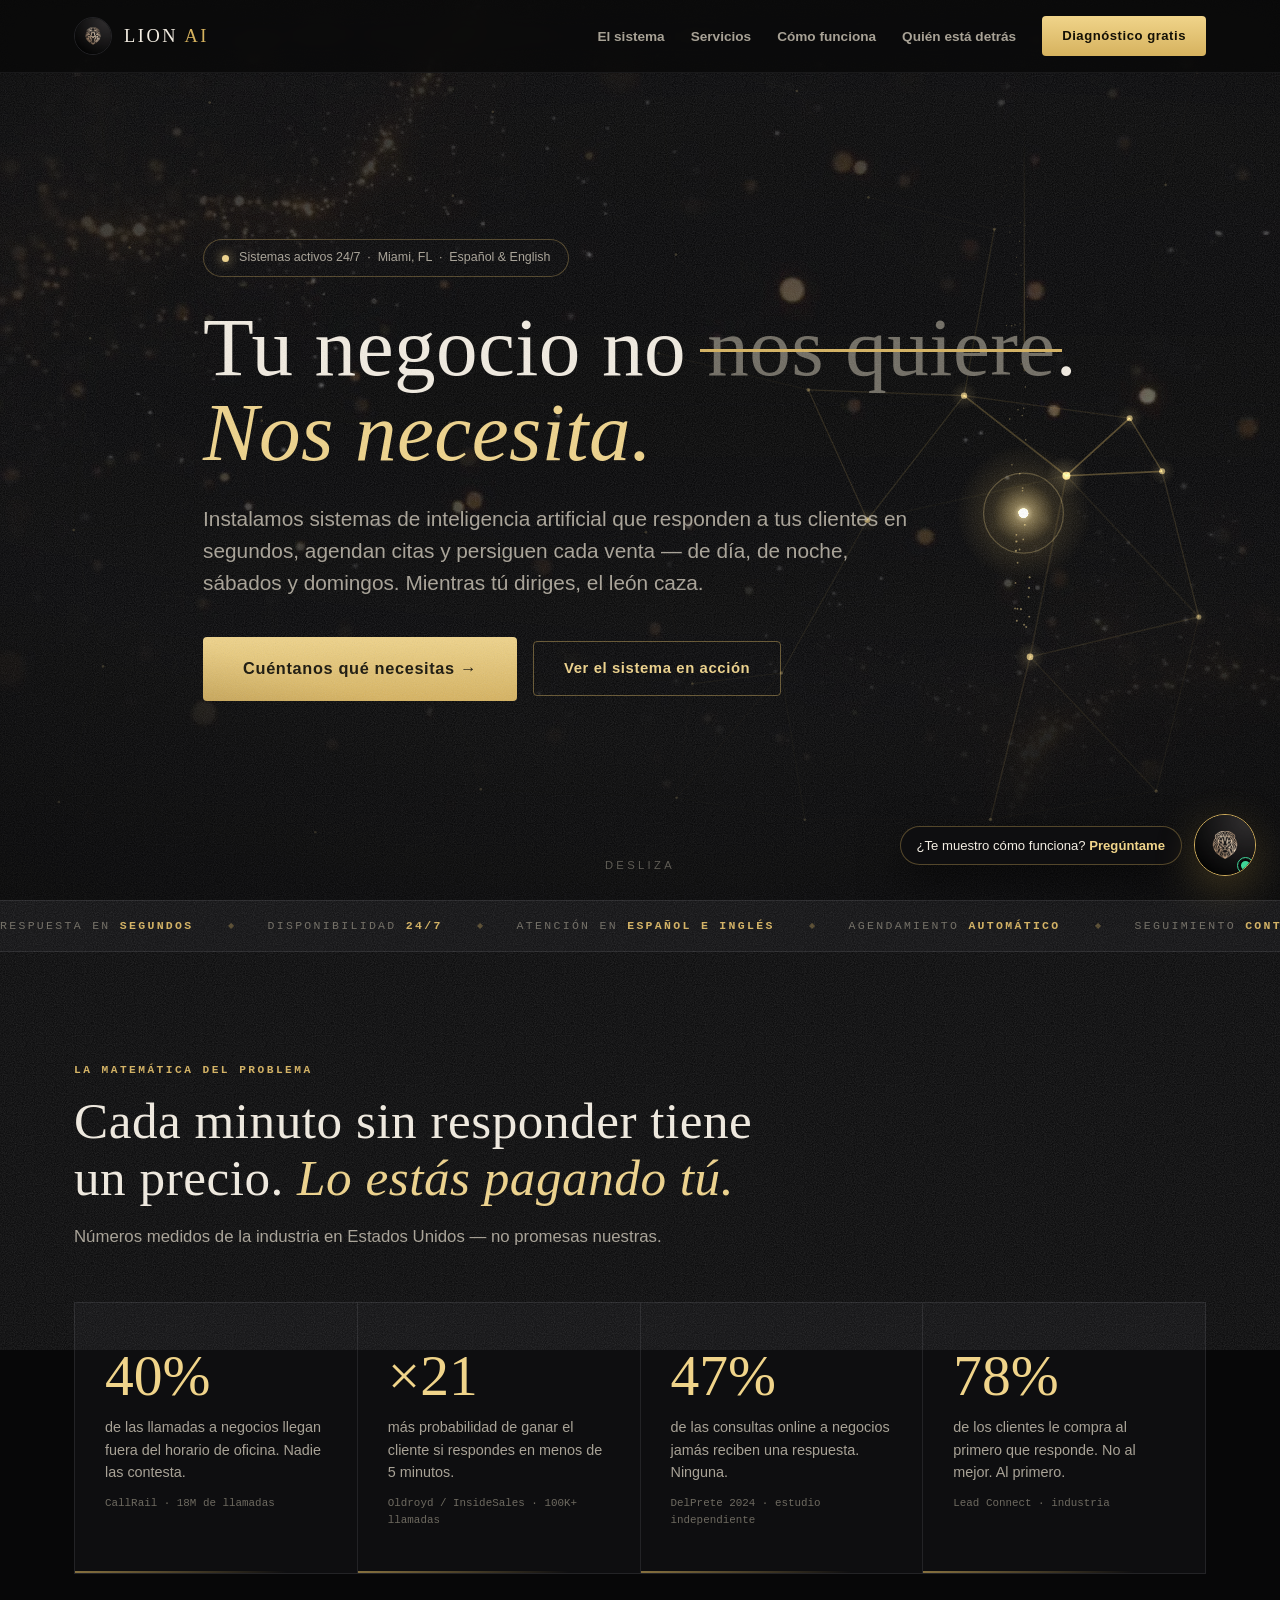
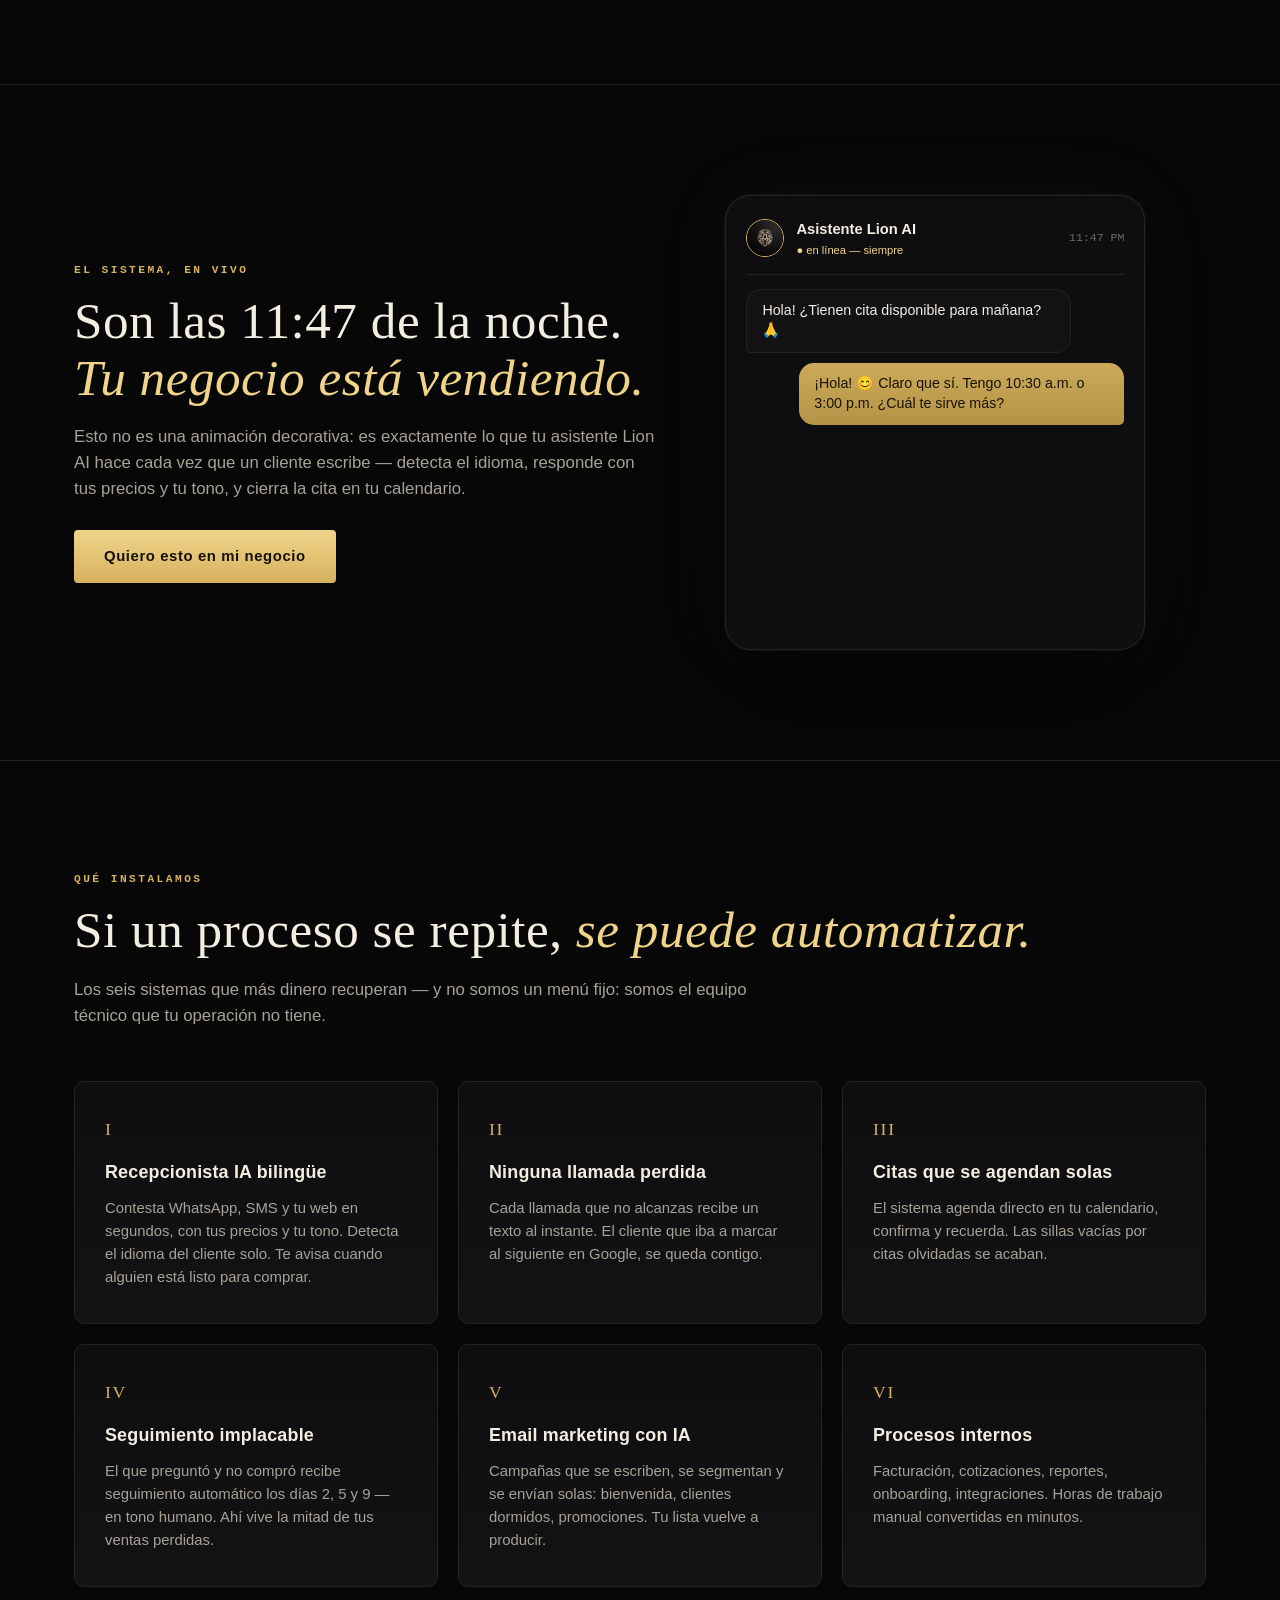
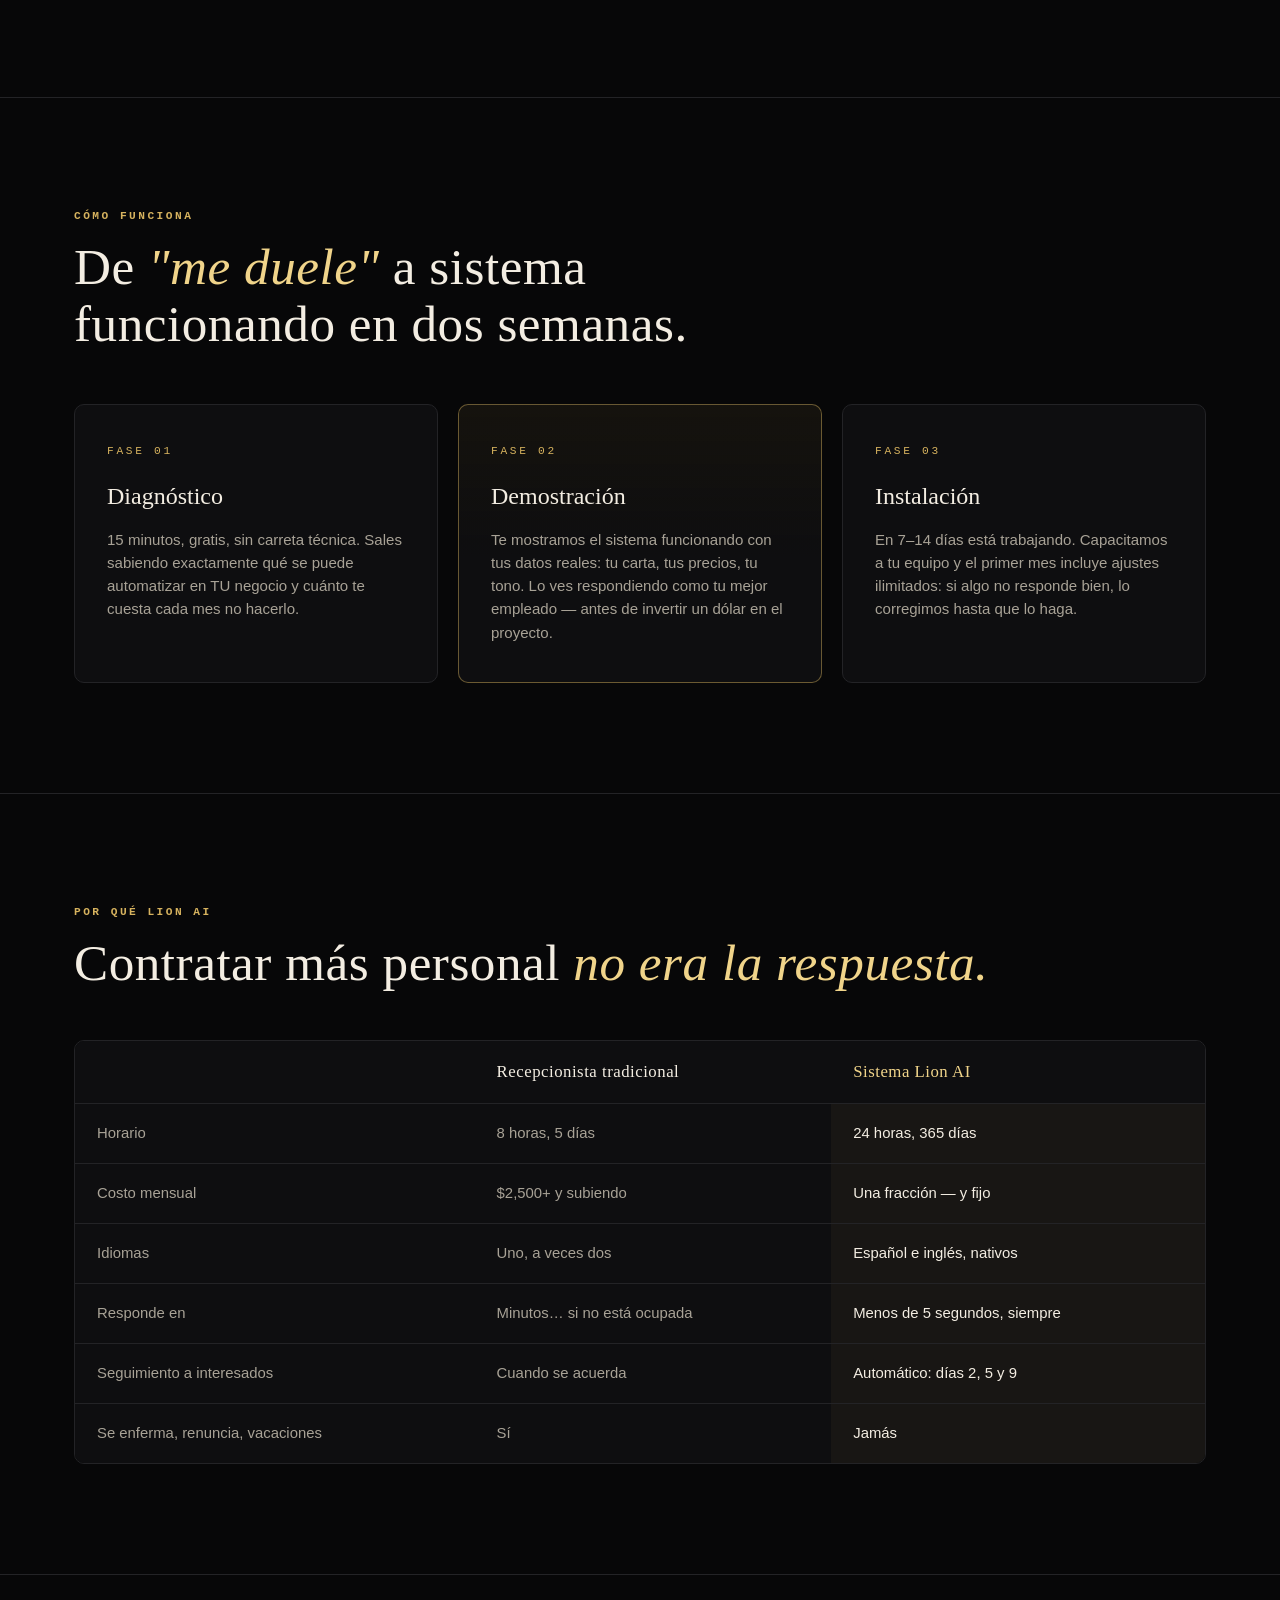
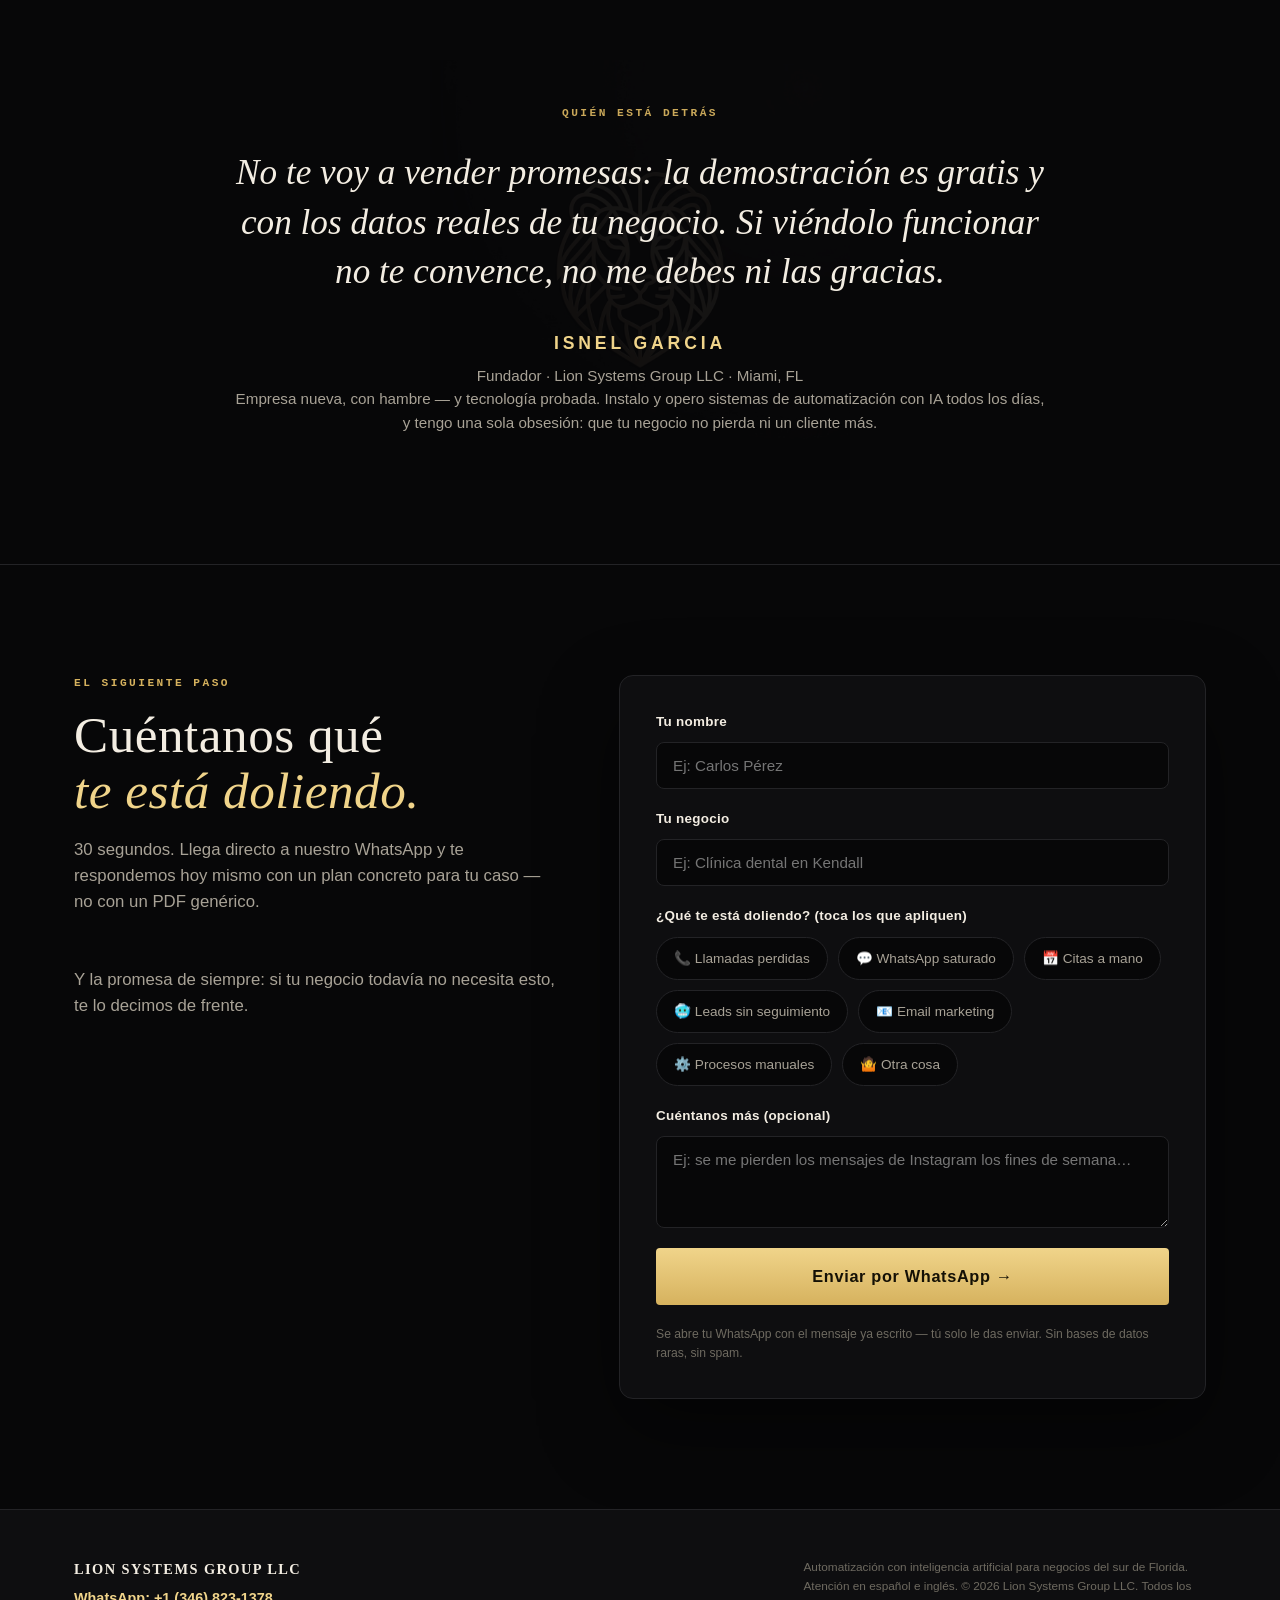
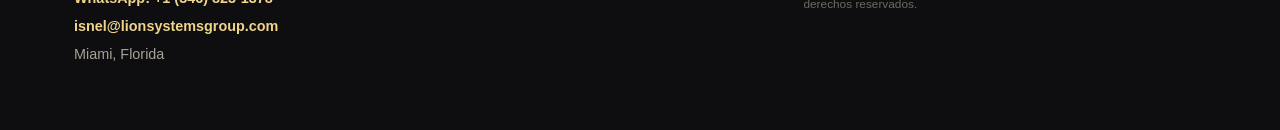
==== index.html @ 29afbede "Conectar chatbox al CRM (endpoint Apps Script) Co-Authored-By: Claude Opus 5 <noreply@anthropic.com>" ====
<!DOCTYPE html>
<html lang="es">
<head>
<meta charset="UTF-8">
<meta name="viewport" content="width=device-width, initial-scale=1.0">
<title>Lion AI — Sistemas de inteligencia artificial que venden por tu negocio · Miami</title>
<meta name="description" content="Lion Systems Group: asistentes de IA bilingües que responden en segundos, agendan citas y hacen seguimiento de cada cliente. 24/7. Miami, FL.">
<meta property="og:title" content="Lion AI — Tu negocio no nos quiere. Nos necesita.">
<meta property="og:description" content="Sistemas de IA que atienden, agendan y venden por ti. Miami · Español & English.">
<meta property="og:image" content="https://lionsystemsgroup.com/assets/banner-hero-16x9-web.jpg">
<meta property="og:type" content="website">
<meta name="theme-color" content="#070708">
<link rel="icon" href="data:image/svg+xml,%3Csvg xmlns='http://www.w3.org/2000/svg' viewBox='0 0 100 100'%3E%3Ccircle cx='50' cy='50' r='46' fill='%23070708'/%3E%3Ccircle cx='50' cy='50' r='44' fill='none' stroke='%23D6B25E' stroke-width='4'/%3E%3Ctext x='50' y='66' font-family='Georgia,serif' font-size='44' font-weight='700' fill='%23D6B25E' text-anchor='middle'%3EL%3C/text%3E%3C/svg%3E">
<style>
  :root {
    --negro:#070708; --panel:#0E0E10; --panel2:#131316; --linea:#232326;
    --oro:#D6B25E; --oro2:#F0D48A; --oro-dim:rgba(214,178,94,.14);
    --marfil:#F3EDE2; --humo:#A8A296; --sombra:#6E6A60; --max:1180px;
  }
  * { box-sizing:border-box; margin:0; }
  html { scroll-behavior:smooth; }
  @media (prefers-reduced-motion: reduce) {
    html { scroll-behavior:auto; }
    *,*::before,*::after { animation:none !important; transition:none !important; }
  }
  body { background:var(--negro); color:var(--marfil); font-family:"Helvetica Neue",-apple-system,"Segoe UI",Arial,sans-serif; line-height:1.55; font-size:17px; overflow-x:hidden; }
  ::selection { background:var(--oro); color:#141005; }
  .serif { font-family:Didot,"Bodoni 72","Playfair Display",Georgia,serif; font-weight:400; }
  .mono { font-family:ui-monospace,"SF Mono",Menlo,monospace; font-size:.7rem; letter-spacing:.22em; text-transform:uppercase; color:var(--oro); font-weight:600; }
  .wrap { max-width:var(--max); margin:0 auto; padding:0 24px; }
  a:focus-visible,button:focus-visible,input:focus-visible,textarea:focus-visible { outline:2px solid var(--oro); outline-offset:3px; }

  /* ATMÓSFERA: grano + viñeta (profundidad de cine) */
  .atmos { position:fixed; inset:0; pointer-events:none; z-index:90; }
  .atmos::before { content:""; position:absolute; inset:-50%; opacity:.5; mix-blend-mode:overlay;
    background-image:url("data:image/svg+xml,%3Csvg xmlns='http://www.w3.org/2000/svg' width='240' height='240'%3E%3Cfilter id='n'%3E%3CfeTurbulence type='fractalNoise' baseFrequency='0.9' numOctaves='2'/%3E%3CfeColorMatrix type='saturate' values='0'/%3E%3C/filter%3E%3Crect width='240' height='240' filter='url(%23n)' opacity='0.35'/%3E%3C/svg%3E");
    animation:grano 1.2s steps(4) infinite; }
  .atmos::after { content:""; position:absolute; inset:0; background:radial-gradient(120% 90% at 50% 40%, transparent 45%, rgba(3,3,4,.6) 100%); }
  @keyframes grano { 0%{transform:translate(0,0)} 25%{transform:translate(-2%,2%)} 50%{transform:translate(2%,-2%)} 75%{transform:translate(-2%,-1%)} 100%{transform:translate(0,0)} }

  /* EL PULSO DEL SISTEMA: red neuronal de fondo que se enciende al paso del orbe */
  #pulso { position:fixed; inset:0; z-index:1; pointer-events:none; opacity:0; transition:opacity 1.2s ease; }
  #pulso.on { opacity:1; }
  main, .cinta, footer, nav, .hero .wrap { position:relative; z-index:2; }

  /* SCROLL-DRIVEN: barra de progreso dorada */
  .progreso { position:fixed; top:0; left:0; right:0; height:3px; z-index:200; background:linear-gradient(90deg,var(--oro),var(--oro2)); transform-origin:left; transform:scaleX(0); box-shadow:0 0 12px rgba(214,178,94,.5); }
  @supports (animation-timeline: scroll()) {
    .progreso { animation: crecer linear both; animation-timeline: scroll(root); }
    @keyframes crecer { to { transform:scaleX(1); } }
    .hero video { animation: heroZoom linear both; animation-timeline: scroll(root); animation-range: 0 100vh; }
    @keyframes heroZoom { to { transform:scale(1.18); opacity:.25; } }
    .phone { animation: flotar linear both; animation-timeline: view(); animation-range: entry 0% cover 60%; }
    .card, .stat, .fase { animation: flotarSuave linear both; animation-timeline: view(); animation-range: entry 0% cover 45%; }
    @keyframes flotar { from { transform:translateY(46px); } to { transform:translateY(-12px); } }
    @keyframes flotarSuave { from { transform:translateY(30px); } to { transform:translateY(0); } }
  }
  @media (prefers-reduced-motion:reduce){ .progreso, .hero video, .fundador .foto img, .phone { animation:none !important; } }

  nav { position:fixed; top:0; left:0; right:0; z-index:100; background:rgba(7,7,8,.72); backdrop-filter:blur(14px); border-bottom:1px solid rgba(35,35,38,.6); transition:background .3s; }
  nav .wrap { display:flex; justify-content:space-between; align-items:center; padding-top:16px; padding-bottom:16px; }
  .logo { display:flex; align-items:center; gap:12px; text-decoration:none; color:var(--marfil); }
  .logo img { width:38px; height:38px; border-radius:50%; border:1px solid var(--linea); }
  .logo b { font-family:Didot,"Bodoni 72",Georgia,serif; font-weight:400; font-size:1.15rem; letter-spacing:.14em; }
  .logo b span { color:var(--oro); }
  .navlinks { display:flex; gap:26px; align-items:center; }
  .navlinks > a:not(.btn) { color:var(--humo); text-decoration:none; font-size:.85rem; font-weight:600; transition:color .15s; }
  .navlinks > a:not(.btn):hover { color:var(--oro2); }
  @media (max-width:820px) { .navlinks > a:not(.btn) { display:none; } }

  .btn { display:inline-block; padding:15px 30px; border-radius:4px; text-decoration:none; font-weight:700; font-size:.93rem; letter-spacing:.04em; background:linear-gradient(180deg,var(--oro2),var(--oro)); color:#141005; border:none; cursor:pointer; font-family:inherit; transition:transform .15s, box-shadow .2s; }
  .btn:hover { transform:translateY(-2px); box-shadow:0 12px 40px rgba(214,178,94,.3); }
  .btn.ghost { background:transparent; color:var(--oro2); border:1px solid rgba(214,178,94,.45); }
  .btn.ghost:hover { border-color:var(--oro2); box-shadow:none; }
  .btn.small { padding:10px 20px; font-size:.82rem; }
  .btn.big { padding:19px 40px; font-size:1.02rem; }

  /* HERO */
  .hero { position:relative; min-height:100svh; display:flex; align-items:center; overflow:hidden; }
  .hero video, .hero .vfallback { position:absolute; inset:0; width:100%; height:100%; object-fit:cover; opacity:.5; }
  .hero::after { content:""; position:absolute; inset:0; background:linear-gradient(180deg,rgba(7,7,8,.75) 0%,rgba(7,7,8,.25) 45%,var(--negro) 96%),radial-gradient(90% 60% at 70% 40%,transparent 40%,rgba(7,7,8,.5) 100%); }
  .hero .wrap { position:relative; z-index:2; padding-top:120px; padding-bottom:80px; }
  .eyebrow { display:inline-flex; align-items:center; gap:10px; border:1px solid rgba(214,178,94,.35); border-radius:999px; padding:8px 18px; font-size:.78rem; color:var(--humo); background:rgba(7,7,8,.5); margin-bottom:28px; }
  .eyebrow i { width:7px; height:7px; border-radius:50%; background:var(--oro2); box-shadow:0 0 12px var(--oro2); animation:puls 2.2s infinite; }
  @keyframes puls { 50% { opacity:.4 } }
  h1 { font-size:clamp(2.6rem,6.8vw,5.2rem); line-height:1.02; letter-spacing:.005em; max-width:12.5em; text-wrap:balance; }
  h1 .tach { color:var(--sombra); position:relative; white-space:nowrap; }
  h1 .tach::after { content:""; position:absolute; left:-2%; right:-2%; top:52%; height:3px; background:var(--oro); transform:scaleX(0); transform-origin:left; animation:tachar .8s 1s ease forwards; }
  @keyframes tachar { to { transform:scaleX(1); } }
  h1 em { font-style:italic; color:var(--oro2); }
  .hero p.lede { font-size:clamp(1.02rem,1.8vw,1.3rem); color:var(--humo); max-width:34em; margin:28px 0 38px; }
  .hero .linea-load { opacity:0; transform:translateY(26px); animation:subir .8s ease forwards; }
  .hero .d1{animation-delay:.1s} .hero .d2{animation-delay:.25s} .hero .d3{animation-delay:.4s} .hero .d4{animation-delay:.55s}
  @keyframes subir { to { opacity:1; transform:none; } }
  .cta-row { display:flex; gap:16px; flex-wrap:wrap; align-items:center; }
  .scrollhint { position:absolute; bottom:26px; left:50%; transform:translateX(-50%); z-index:2; color:var(--sombra); font-size:.7rem; letter-spacing:.3em; text-transform:uppercase; animation:puls 2.6s infinite; }

  /* CINTA */
  .cinta { border-top:1px solid var(--linea); border-bottom:1px solid var(--linea); background:var(--panel); overflow:hidden; padding:16px 0; }
  .cinta-inner { display:flex; align-items:center; gap:34px; white-space:nowrap; width:max-content; animation:rodar 44s linear infinite; }
  @keyframes rodar { to { transform:translateX(-50%); } }
  .cinta span { font-family:ui-monospace,Menlo,monospace; font-size:.72rem; letter-spacing:.2em; text-transform:uppercase; color:var(--sombra); }
  .cinta b { color:var(--oro); font-weight:600; }
  .cinta .sep { color:rgba(214,178,94,.35); font-size:.5rem; letter-spacing:0; }

  section { padding:110px 0; position:relative; }
  .sec-line { border-top:1px solid var(--linea); }
  h2 { font-size:clamp(1.9rem,4.2vw,3.2rem); letter-spacing:.01em; margin:14px 0 18px; text-wrap:balance; max-width:19em; line-height:1.1; }
  h2 em { font-style:italic; color:var(--oro2); }
  .sub { color:var(--humo); max-width:42em; margin-bottom:52px; font-size:1.05rem; }
  .reveal { opacity:0; transform:translateY(26px); transition:opacity .7s ease, transform .7s ease; }
  .reveal.in { opacity:1; transform:none; }
  @media (prefers-reduced-motion:reduce){ .reveal{opacity:1;transform:none;} }

  /* STATS */
  .stats { display:grid; grid-template-columns:repeat(auto-fit,minmax(220px,1fr)); gap:1px; background:var(--linea); border:1px solid var(--linea); }
  .stat { background:var(--panel); padding:44px 30px; position:relative; overflow:hidden; }
  .stat::before { content:""; position:absolute; inset:auto 0 0 0; height:2px; background:linear-gradient(90deg,var(--oro),transparent 75%); opacity:.6; }
  .stat .n { font-family:Didot,"Bodoni 72",Georgia,serif; font-size:clamp(2.6rem,4.5vw,3.8rem); color:var(--oro2); line-height:1; font-variant-numeric:tabular-nums; }
  .stat p { color:var(--humo); font-size:.9rem; margin-top:12px; max-width:20em; }
  .stat small { display:block; margin-top:12px; color:var(--sombra); font-size:.68rem; font-family:ui-monospace,Menlo,monospace; }

  /* CHAT DEMO */
  .demo-grid { display:grid; grid-template-columns:minmax(0,5.5fr) minmax(0,4.5fr); gap:64px; align-items:center; }
  @media (max-width:900px){ .demo-grid{grid-template-columns:1fr;} }
  .phone { background:var(--panel); border:1px solid var(--linea); border-radius:26px; padding:20px; box-shadow:0 40px 100px rgba(0,0,0,.6), 0 0 0 1px rgba(214,178,94,.08), 0 0 80px rgba(214,178,94,.06); max-width:420px; }
  .phone-top { display:flex; align-items:center; gap:12px; padding-bottom:14px; border-bottom:1px solid var(--linea); margin-bottom:14px; }
  .phone-ava { width:38px; height:38px; border-radius:50%; overflow:hidden; border:1px solid var(--oro); }
  .phone-ava img { width:100%; height:100%; object-fit:cover; }
  .phone-top strong { font-size:.92rem; }
  .phone-top small { display:block; color:var(--oro2); font-size:.7rem; }
  .phone-hora { margin-left:auto; font-family:ui-monospace,Menlo,monospace; font-size:.72rem; color:var(--sombra); }
  .chat { display:flex; flex-direction:column; gap:10px; min-height:340px; }
  .msg { max-width:86%; padding:11px 15px; border-radius:15px; font-size:.89rem; line-height:1.4; opacity:0; transform:translateY(10px) scale(.97); transition:opacity .35s, transform .35s; }
  .msg.visible { opacity:1; transform:none; }
  .msg.cliente { align-self:flex-start; background:var(--panel2); border:1px solid var(--linea); border-bottom-left-radius:5px; }
  .msg.ia { align-self:flex-end; background:linear-gradient(180deg,rgba(214,178,94,.95),rgba(190,155,74,.95)); color:#171204; border-bottom-right-radius:5px; font-weight:500; }
  .msg.sistema { align-self:center; background:transparent; color:var(--sombra); font-size:.73rem; font-family:ui-monospace,Menlo,monospace; text-align:center; }
  .typing { display:inline-flex; gap:4px; align-items:center; }
  .typing i { width:6px; height:6px; border-radius:50%; background:#171204; opacity:.5; animation:tp 1s infinite; }
  .typing i:nth-child(2){animation-delay:.18s} .typing i:nth-child(3){animation-delay:.36s}
  @keyframes tp { 50% { transform:translateY(-4px); opacity:1 } }

  /* SERVICIOS */
  .grid3 { display:grid; gap:20px; grid-template-columns:repeat(auto-fit,minmax(300px,1fr)); }
  .card { background:linear-gradient(180deg,var(--panel),var(--panel2)); border:1px solid var(--linea); border-radius:10px; padding:34px 30px; position:relative; overflow:hidden; transition:transform .25s, border-color .25s, box-shadow .25s; }
  .card::before { content:""; position:absolute; top:0; left:0; right:0; height:1px; background:linear-gradient(90deg,transparent,rgba(214,178,94,.6),transparent); opacity:0; transition:opacity .25s; }
  .card:hover { transform:translateY(-6px); border-color:rgba(214,178,94,.4); box-shadow:0 24px 60px rgba(0,0,0,.5); }
  .card:hover::before { opacity:1; }
  .card .num { font-family:Didot,"Bodoni 72",Georgia,serif; color:var(--oro); font-size:1.1rem; letter-spacing:.1em; margin-bottom:16px; display:block; }
  .card h3 { font-size:1.12rem; margin-bottom:10px; letter-spacing:.01em; }
  .card p { color:var(--humo); font-size:.93rem; }

  /* PROCESO */
  .fases { display:grid; grid-template-columns:repeat(auto-fit,minmax(280px,1fr)); gap:20px; counter-reset:fase; }
  .fase { background:var(--panel); border:1px solid var(--linea); border-radius:10px; padding:38px 32px; position:relative; }
  .fase::before { counter-increment:fase; content:"Fase 0" counter(fase); font-family:ui-monospace,Menlo,monospace; font-size:.7rem; letter-spacing:.24em; text-transform:uppercase; color:var(--oro); display:block; margin-bottom:18px; }
  .fase h3 { font-family:Didot,"Bodoni 72",Georgia,serif; font-weight:400; font-size:1.5rem; margin-bottom:12px; }
  .fase p { color:var(--humo); font-size:.94rem; }
  .fase.destacada { border-color:rgba(214,178,94,.45); background:linear-gradient(180deg,rgba(214,178,94,.07),var(--panel) 55%); }

  /* COMPARATIVA */
  .tabla-shell { overflow-x:auto; border:1px solid var(--linea); border-radius:10px; }
  table.comp { width:100%; border-collapse:collapse; min-width:640px; background:var(--panel); }
  .comp th, .comp td { padding:18px 22px; text-align:left; border-bottom:1px solid var(--linea); font-size:.93rem; }
  .comp th { font-family:Didot,"Bodoni 72",Georgia,serif; font-weight:400; font-size:1.05rem; letter-spacing:.03em; }
  .comp th.lion { color:var(--oro2); }
  .comp td { color:var(--humo); }
  .comp td.lion { color:var(--marfil); background:rgba(214,178,94,.05); }
  .comp tr:last-child td { border-bottom:none; }

  /* FUNDADOR */
  .fundador { position:relative; text-align:center; max-width:820px; margin:0 auto; padding:20px 0; }
  .fundador .marca-agua { position:absolute; top:50%; left:50%; transform:translate(-50%,-50%); width:min(420px,80vw); opacity:.06; pointer-events:none; }
  .fundador blockquote { position:relative; font-family:Didot,"Bodoni 72",Georgia,serif; font-size:clamp(1.4rem,3vw,2.2rem); line-height:1.4; font-style:italic; color:var(--marfil); margin-top:26px; }
  .fundador .quien { position:relative; margin-top:34px; color:var(--humo); font-size:.95rem; }
  .fundador .quien b { color:var(--oro2); display:block; font-size:1.1rem; margin-bottom:6px; letter-spacing:.22em; }

  /* FORM */
  .form-shell { display:grid; grid-template-columns:minmax(0,5fr) minmax(0,6fr); gap:56px; align-items:start; }
  @media (max-width:860px){ .form-shell{grid-template-columns:1fr;} }
  form { background:var(--panel); border:1px solid var(--linea); border-radius:14px; padding:36px; display:grid; gap:20px; box-shadow:0 30px 80px rgba(0,0,0,.45); }
  label { font-size:.84rem; font-weight:700; display:grid; gap:9px; letter-spacing:.02em; }
  input, textarea { background:var(--negro); border:1px solid var(--linea); border-radius:8px; padding:14px 16px; color:var(--marfil); font-family:inherit; font-size:.95rem; width:100%; transition:border-color .15s; }
  input:hover, textarea:hover, input:focus, textarea:focus { border-color:rgba(214,178,94,.5); }
  textarea { resize:vertical; min-height:92px; }
  .chips { display:flex; flex-wrap:wrap; gap:10px; }
  .chip { border:1px solid var(--linea); border-radius:999px; padding:10px 17px; font-size:.85rem; color:var(--humo); cursor:pointer; user-select:none; transition:all .15s; background:var(--negro); }
  .chip:hover { border-color:rgba(214,178,94,.5); color:var(--marfil); }
  .chip.on { background:linear-gradient(180deg,var(--oro2),var(--oro)); color:#171204; border-color:var(--oro); font-weight:700; }
  .form-nota { font-size:.76rem; color:var(--sombra); }

  /* ===== CHATBOX LION AI ===== */
  #lanza { position:fixed; right:24px; bottom:24px; z-index:300; display:flex; align-items:center; gap:12px; cursor:pointer; background:none; border:none; padding:0; }
  #lanza .globo { background:var(--panel); border:1px solid rgba(214,178,94,.35); color:var(--marfil); font-size:.82rem; padding:11px 16px; border-radius:999px; box-shadow:0 14px 40px rgba(0,0,0,.5); white-space:nowrap; animation:asoma .5s 2.2s both; }
  #lanza .globo b { color:var(--oro2); }
  @keyframes asoma { from { opacity:0; transform:translateX(14px); } }
  #lanza .disco { width:62px; height:62px; border-radius:50%; overflow:hidden; border:1.5px solid var(--oro); position:relative; box-shadow:0 12px 40px rgba(214,178,94,.28), 0 8px 30px rgba(0,0,0,.6); transition:transform .25s; flex:none; }
  #lanza:hover .disco { transform:scale(1.06); }
  #lanza .disco img { width:100%; height:100%; object-fit:cover; }
  #lanza .vivo { position:absolute; right:3px; bottom:3px; width:13px; height:13px; border-radius:50%; background:#3ED598; border:2px solid var(--negro); }
  #lanza .vivo::after { content:""; position:absolute; inset:-4px; border-radius:50%; border:1px solid #3ED598; animation:onda 2s infinite; }
  @keyframes onda { 0%{transform:scale(.8);opacity:.9} 100%{transform:scale(1.9);opacity:0} }
  #lanza.oculto { opacity:0; pointer-events:none; transform:scale(.85); transition:.3s; }
  @media (max-width:520px){ #lanza .globo { display:none; } }

  #chatbox { position:fixed; right:24px; bottom:24px; z-index:301; width:min(390px,calc(100vw - 32px)); height:min(600px,calc(100svh - 48px));
    background:linear-gradient(180deg,rgba(16,16,19,.97),rgba(8,8,9,.99)); backdrop-filter:blur(20px);
    border:1px solid rgba(214,178,94,.3); border-radius:18px; box-shadow:0 40px 110px rgba(0,0,0,.7), 0 0 0 1px rgba(214,178,94,.06), 0 0 90px rgba(214,178,94,.07);
    display:flex; flex-direction:column; overflow:hidden; opacity:0; transform:translateY(24px) scale(.97); pointer-events:none; transition:opacity .32s var(--ez,ease), transform .32s cubic-bezier(.2,.8,.3,1); }
  #chatbox.abierto { opacity:1; transform:none; pointer-events:auto; }
  .cb-top { display:flex; align-items:center; gap:12px; padding:16px 18px; border-bottom:1px solid rgba(214,178,94,.14); background:linear-gradient(180deg,rgba(214,178,94,.07),transparent); flex:none; }
  .cb-top .av { width:40px; height:40px; border-radius:50%; overflow:hidden; border:1px solid var(--oro); flex:none; }
  .cb-top .av img { width:100%; height:100%; object-fit:cover; }
  .cb-top .quien { flex:1; min-width:0; }
  .cb-top strong { display:block; font-family:Didot,"Bodoni 72",Georgia,serif; font-size:1.02rem; letter-spacing:.05em; }
  .cb-top small { color:#3ED598; font-size:.7rem; letter-spacing:.05em; }
  .cb-x { background:none; border:none; color:var(--sombra); font-size:1.5rem; cursor:pointer; line-height:1; padding:4px 6px; border-radius:6px; transition:color .15s; }
  .cb-x:hover { color:var(--oro2); }
  .cb-msgs { flex:1; overflow-y:auto; padding:20px 18px; display:flex; flex-direction:column; gap:12px; scrollbar-width:thin; scrollbar-color:rgba(214,178,94,.3) transparent; }
  .cb-msgs::-webkit-scrollbar { width:5px; }
  .cb-msgs::-webkit-scrollbar-thumb { background:rgba(214,178,94,.3); border-radius:4px; }
  .cb-b { max-width:86%; padding:12px 15px; border-radius:15px; font-size:.9rem; line-height:1.5; animation:entra .35s cubic-bezier(.2,.8,.3,1) both; }
  @keyframes entra { from { opacity:0; transform:translateY(10px) scale(.97); } }
  .cb-b.bot { align-self:flex-start; background:var(--panel2); border:1px solid rgba(255,255,255,.06); border-bottom-left-radius:5px; color:var(--marfil); }
  .cb-b.yo { align-self:flex-end; background:linear-gradient(180deg,var(--oro2),var(--oro)); color:#161104; border-bottom-right-radius:5px; font-weight:500; }
  .cb-b.dato { align-self:flex-start; background:rgba(214,178,94,.08); border:1px solid rgba(214,178,94,.25); border-radius:12px; color:var(--oro2); font-size:.84rem; max-width:92%; }
  .cb-esc { align-self:flex-start; display:inline-flex; gap:5px; padding:14px 16px; background:var(--panel2); border:1px solid rgba(255,255,255,.06); border-radius:15px; border-bottom-left-radius:5px; }
  .cb-esc i { width:6px; height:6px; border-radius:50%; background:var(--oro); animation:tp2 1s infinite; }
  .cb-esc i:nth-child(2){animation-delay:.16s} .cb-esc i:nth-child(3){animation-delay:.32s}
  @keyframes tp2 { 50%{transform:translateY(-5px);opacity:1} 0%,100%{opacity:.45} }
  .cb-chips { display:flex; flex-wrap:wrap; gap:8px; padding:0 18px 12px; flex:none; }
  .cb-chip { background:transparent; border:1px solid rgba(214,178,94,.35); color:var(--oro2); font-family:inherit; font-size:.82rem; padding:9px 14px; border-radius:999px; cursor:pointer; transition:all .18s; animation:entra .3s both; }
  .cb-chip:hover { background:rgba(214,178,94,.14); border-color:var(--oro2); transform:translateY(-1px); }
  .cb-abajo { border-top:1px solid rgba(255,255,255,.06); padding:12px 14px; display:flex; gap:10px; align-items:center; flex:none; background:rgba(7,7,8,.6); }
  .cb-abajo input { flex:1; background:var(--negro); border:1px solid var(--linea); border-radius:999px; padding:12px 16px; color:var(--marfil); font-family:inherit; font-size:.9rem; }
  .cb-abajo input:focus { border-color:rgba(214,178,94,.5); outline:none; }
  .cb-enviar { width:42px; height:42px; border-radius:50%; border:none; background:linear-gradient(180deg,var(--oro2),var(--oro)); color:#161104; font-size:1.1rem; cursor:pointer; flex:none; transition:transform .15s; display:grid; place-items:center; }
  .cb-enviar:hover { transform:scale(1.07); }
  .cb-pie { text-align:center; font-size:.62rem; color:var(--sombra); padding:0 0 10px; font-family:ui-monospace,Menlo,monospace; letter-spacing:.12em; flex:none; }
  .cb-cta { display:block; text-align:center; background:linear-gradient(180deg,var(--oro2),var(--oro)); color:#161104; font-weight:700; text-decoration:none; padding:13px; border-radius:10px; margin-top:4px; font-size:.9rem; animation:entra .35s both; }

  footer { border-top:1px solid var(--linea); padding:48px 0 64px; background:var(--panel); }
  footer .wrap { display:flex; flex-wrap:wrap; gap:30px; justify-content:space-between; align-items:flex-start; }
  footer a { color:var(--oro2); text-decoration:none; font-weight:600; }
  footer .col { display:grid; gap:6px; font-size:.9rem; color:var(--humo); }
  footer .tiny { font-size:.74rem; color:var(--sombra); max-width:34em; }
</style>
</head>
<body>
<div class="progreso" id="progreso" aria-hidden="true"></div>
<canvas id="pulso" aria-hidden="true"></canvas>
<div class="atmos" aria-hidden="true"></div>

<nav id="nav">
  <div class="wrap">
    <a class="logo" href="#top"><img src="assets/logo-emblema-1x1-web.jpg" alt="Lion AI"><b>LION <span>AI</span></b></a>
    <div class="navlinks">
      <a href="#sistema">El sistema</a>
      <a href="#servicios">Servicios</a>
      <a href="#proceso">Cómo funciona</a>
      <a href="#fundador">Quién está detrás</a>
      <a class="btn small" href="#hablemos">Diagnóstico gratis</a>
    </div>
  </div>
</nav>

<header class="hero" id="top">
  <video autoplay muted loop playsinline poster="assets/lion-poster.jpg" id="herovideo">
    <source src="assets/lion-video.mp4" type="video/mp4">
  </video>
  <div class="wrap">
    <div class="eyebrow linea-load d1"><i></i> Sistemas activos 24/7 &nbsp;·&nbsp; Miami, FL &nbsp;·&nbsp; Español &amp; English</div>
    <h1 class="serif">
      <span class="linea-load d2" style="display:block">Tu negocio no <span class="tach">nos quiere</span>.</span>
      <span class="linea-load d3" style="display:block"><em>Nos necesita.</em></span>
    </h1>
    <p class="lede linea-load d3">Instalamos sistemas de inteligencia artificial que responden a tus clientes en segundos, agendan citas y persiguen cada venta — de día, de noche, sábados y domingos. Mientras tú diriges, el león caza.</p>
    <div class="cta-row linea-load d4">
      <a class="btn big" href="#hablemos">Cuéntanos qué necesitas →</a>
      <a class="btn ghost" href="#sistema">Ver el sistema en acción</a>
    </div>
  </div>
  <div class="scrollhint">Desliza</div>
</header>

<div class="cinta" aria-hidden="true">
  <div class="cinta-inner" id="cinta">
    <span>Respuesta en <b>segundos</b></span><span class="sep">◆</span><span>Disponibilidad <b>24/7</b></span><span class="sep">◆</span><span>Atención en <b>español e inglés</b></span><span class="sep">◆</span><span>Agendamiento <b>automático</b></span><span class="sep">◆</span><span>Seguimiento <b>continuo</b></span><span class="sep">◆</span><span>Cero llamadas <b>perdidas</b></span><span class="sep">◆</span><span>Lion Systems Group <b>· Miami, FL</b></span><span class="sep">◆</span>
  </div>
</div>

<section>
  <div class="wrap">
    <div class="mono reveal">La matemática del problema</div>
    <h2 class="serif reveal">Cada minuto sin responder tiene un precio. <em>Lo estás pagando tú.</em></h2>
    <p class="sub reveal">Números medidos de la industria en Estados Unidos — no promesas nuestras.</p>
    <div class="stats">
      <div class="stat reveal"><div class="n" data-count="40" data-suffix="%">0%</div><p>de las llamadas a negocios llegan fuera del horario de oficina. Nadie las contesta.</p><small>CallRail · 18M de llamadas</small></div>
      <div class="stat reveal"><div class="n" data-count="21" data-prefix="×">×0</div><p>más probabilidad de ganar el cliente si respondes en menos de 5 minutos.</p><small>Oldroyd / InsideSales · 100K+ llamadas</small></div>
      <div class="stat reveal"><div class="n" data-count="47" data-suffix="%">0%</div><p>de las consultas online a negocios jamás reciben una respuesta. Ninguna.</p><small>DelPrete 2024 · estudio independiente</small></div>
      <div class="stat reveal"><div class="n" data-count="78" data-suffix="%">0%</div><p>de los clientes le compra al primero que responde. No al mejor. Al primero.</p><small>Lead Connect · industria</small></div>
    </div>
  </div>
</section>

<section class="sec-line" id="sistema">
  <div class="wrap">
    <div class="demo-grid">
      <div>
        <div class="mono reveal">El sistema, en vivo</div>
        <h2 class="serif reveal">Son las 11:47 de la noche. <em>Tu negocio está vendiendo.</em></h2>
        <p class="sub reveal" style="margin-bottom:28px">Esto no es una animación decorativa: es exactamente lo que tu asistente Lion AI hace cada vez que un cliente escribe — detecta el idioma, responde con tus precios y tu tono, y cierra la cita en tu calendario.</p>
        <a class="btn reveal" href="#hablemos">Quiero esto en mi negocio</a>
      </div>
      <div class="phone reveal" aria-label="Demostración del asistente respondiendo a las 11:47 PM">
        <div class="phone-top">
          <div class="phone-ava"><img src="assets/logo-emblema-1x1-web.jpg" alt=""></div>
          <div><strong>Asistente Lion AI</strong><small>● en línea — siempre</small></div>
          <span class="phone-hora">11:47 PM</span>
        </div>
        <div class="chat" id="chat"></div>
      </div>
    </div>
  </div>
</section>

<section class="sec-line" id="servicios">
  <div class="wrap">
    <div class="mono reveal">Qué instalamos</div>
    <h2 class="serif reveal">Si un proceso se repite, <em>se puede automatizar.</em></h2>
    <p class="sub reveal">Los seis sistemas que más dinero recuperan — y no somos un menú fijo: somos el equipo técnico que tu operación no tiene.</p>
    <div class="grid3">
      <div class="card reveal"><span class="num">I</span><h3>Recepcionista IA bilingüe</h3><p>Contesta WhatsApp, SMS y tu web en segundos, con tus precios y tu tono. Detecta el idioma del cliente solo. Te avisa cuando alguien está listo para comprar.</p></div>
      <div class="card reveal"><span class="num">II</span><h3>Ninguna llamada perdida</h3><p>Cada llamada que no alcanzas recibe un texto al instante. El cliente que iba a marcar al siguiente en Google, se queda contigo.</p></div>
      <div class="card reveal"><span class="num">III</span><h3>Citas que se agendan solas</h3><p>El sistema agenda directo en tu calendario, confirma y recuerda. Las sillas vacías por citas olvidadas se acaban.</p></div>
      <div class="card reveal"><span class="num">IV</span><h3>Seguimiento implacable</h3><p>El que preguntó y no compró recibe seguimiento automático los días 2, 5 y 9 — en tono humano. Ahí vive la mitad de tus ventas perdidas.</p></div>
      <div class="card reveal"><span class="num">V</span><h3>Email marketing con IA</h3><p>Campañas que se escriben, se segmentan y se envían solas: bienvenida, clientes dormidos, promociones. Tu lista vuelve a producir.</p></div>
      <div class="card reveal"><span class="num">VI</span><h3>Procesos internos</h3><p>Facturación, cotizaciones, reportes, onboarding, integraciones. Horas de trabajo manual convertidas en minutos.</p></div>
    </div>
  </div>
</section>

<section class="sec-line" id="proceso">
  <div class="wrap">
    <div class="mono reveal">Cómo funciona</div>
    <h2 class="serif reveal">De <em>"me duele"</em> a sistema funcionando en dos semanas.</h2>
    <div class="fases" style="margin-top:52px">
      <div class="fase reveal"><h3>Diagnóstico</h3><p>15 minutos, gratis, sin carreta técnica. Sales sabiendo exactamente qué se puede automatizar en TU negocio y cuánto te cuesta cada mes no hacerlo.</p></div>
      <div class="fase destacada reveal"><h3>Demostración</h3><p>Te mostramos el sistema funcionando con tus datos reales: tu carta, tus precios, tu tono. Lo ves respondiendo como tu mejor empleado — antes de invertir un dólar en el proyecto.</p></div>
      <div class="fase reveal"><h3>Instalación</h3><p>En 7–14 días está trabajando. Capacitamos a tu equipo y el primer mes incluye ajustes ilimitados: si algo no responde bien, lo corregimos hasta que lo haga.</p></div>
    </div>
  </div>
</section>

<section class="sec-line">
  <div class="wrap">
    <div class="mono reveal">Por qué Lion AI</div>
    <h2 class="serif reveal">Contratar más personal <em>no era la respuesta.</em></h2>
    <div class="tabla-shell reveal" style="margin-top:48px">
      <table class="comp">
        <tr><th style="color:var(--sombra)">&nbsp;</th><th>Recepcionista tradicional</th><th class="lion">Sistema Lion AI</th></tr>
        <tr><td>Horario</td><td>8 horas, 5 días</td><td class="lion">24 horas, 365 días</td></tr>
        <tr><td>Costo mensual</td><td>$2,500+ y subiendo</td><td class="lion">Una fracción — y fijo</td></tr>
        <tr><td>Idiomas</td><td>Uno, a veces dos</td><td class="lion">Español e inglés, nativos</td></tr>
        <tr><td>Responde en</td><td>Minutos… si no está ocupada</td><td class="lion">Menos de 5 segundos, siempre</td></tr>
        <tr><td>Seguimiento a interesados</td><td>Cuando se acuerda</td><td class="lion">Automático: días 2, 5 y 9</td></tr>
        <tr><td>Se enferma, renuncia, vacaciones</td><td>Sí</td><td class="lion">Jamás</td></tr>
      </table>
    </div>
  </div>
</section>

<section class="sec-line" id="fundador">
  <div class="wrap">
    <div class="fundador">
      <img class="marca-agua" src="assets/logo-emblema-1x1-web.jpg" alt="" aria-hidden="true">
      <div class="mono reveal">Quién está detrás</div>
      <blockquote class="reveal">No te voy a vender promesas: la demostración es gratis y con los datos reales de tu negocio. Si viéndolo funcionar no te convence, no me debes ni las gracias.</blockquote>
      <div class="quien reveal">
        <b>ISNEL GARCIA</b>
        Fundador · Lion Systems Group LLC · Miami, FL<br>
        Empresa nueva, con hambre — y tecnología probada. Instalo y opero sistemas de automatización con IA todos los días, y tengo una sola obsesión: que tu negocio no pierda ni un cliente más.
      </div>
    </div>
  </div>
</section>

<section class="sec-line" id="hablemos">
  <div class="wrap">
    <div class="form-shell">
      <div>
        <div class="mono reveal">El siguiente paso</div>
        <h2 class="serif reveal">Cuéntanos qué <em>te está doliendo.</em></h2>
        <p class="sub reveal">30 segundos. Llega directo a nuestro WhatsApp y te respondemos hoy mismo con un plan concreto para tu caso — no con un PDF genérico.</p>
        <p class="sub reveal" style="margin-bottom:0">Y la promesa de siempre: si tu negocio todavía no necesita esto, te lo decimos de frente.</p>
      </div>
      <form id="formulario" class="reveal">
        <label>Tu nombre
          <input type="text" id="f-nombre" placeholder="Ej: Carlos Pérez" autocomplete="name">
        </label>
        <label>Tu negocio
          <input type="text" id="f-negocio" placeholder="Ej: Clínica dental en Kendall">
        </label>
        <div>
          <label style="margin-bottom:10px">¿Qué te está doliendo? (toca los que apliquen)</label>
          <div class="chips" id="chips">
            <span class="chip" tabindex="0">📞 Llamadas perdidas</span>
            <span class="chip" tabindex="0">💬 WhatsApp saturado</span>
            <span class="chip" tabindex="0">📅 Citas a mano</span>
            <span class="chip" tabindex="0">🥶 Leads sin seguimiento</span>
            <span class="chip" tabindex="0">📧 Email marketing</span>
            <span class="chip" tabindex="0">⚙️ Procesos manuales</span>
            <span class="chip" tabindex="0">🤷 Otra cosa</span>
          </div>
        </div>
        <label>Cuéntanos más (opcional)
          <textarea id="f-detalle" placeholder="Ej: se me pierden los mensajes de Instagram los fines de semana…"></textarea>
        </label>
        <button type="submit" class="btn big">Enviar por WhatsApp →</button>
        <p class="form-nota">Se abre tu WhatsApp con el mensaje ya escrito — tú solo le das enviar. Sin bases de datos raras, sin spam.</p>
      </form>
    </div>
  </div>
</section>

<footer>
  <div class="wrap">
    <div class="col">
      <strong style="color:var(--marfil);font-family:Didot,'Bodoni 72',Georgia,serif;letter-spacing:.1em">LION SYSTEMS GROUP LLC</strong>
      <a href="https://wa.me/13468231378">WhatsApp: +1 (346) 823-1378</a>
      <a href="mailto:isnel@lionsystemsgroup.com">isnel@lionsystemsgroup.com</a>
      <span>Miami, Florida</span>
    </div>
    <p class="tiny">Automatización con inteligencia artificial para negocios del sur de Florida. Atención en español e inglés. © 2026 Lion Systems Group LLC. Todos los derechos reservados.</p>
  </div>
</footer>

<script>
(function () {
  var reduce = window.matchMedia('(prefers-reduced-motion: reduce)').matches;

  var cinta = document.getElementById('cinta');
  cinta.innerHTML += cinta.innerHTML;

  /* Fallback de la barra de progreso para navegadores sin scroll-timeline */
  if (!CSS.supports('animation-timeline: scroll()') && !reduce) {
    var barra = document.getElementById('progreso');
    window.addEventListener('scroll', function () {
      var h = document.documentElement;
      barra.style.transform = 'scaleX(' + (h.scrollTop / (h.scrollHeight - h.clientHeight)) + ')';
    }, { passive:true });
  }

  if (reduce) { var v = document.getElementById('herovideo'); if (v) { v.removeAttribute('autoplay'); v.pause(); } }

  var guion = [
    { tipo:'cliente', texto:'Hola! ¿Tienen cita disponible para mañana? 🙏', espera:900 },
    { tipo:'ia', texto:'¡Hola! 😊 Claro que sí. Tengo 10:30 a.m. o 3:00 p.m. ¿Cuál te sirve más?', espera:1500, escribe:true },
    { tipo:'cliente', texto:'La de 10:30 está perfecta', espera:1300 },
    { tipo:'ia', texto:'Listo ✅ Quedaste para mañana a las 10:30 a.m. Te llega la confirmación por aquí. ¿Te ayudo con algo más?', espera:1600, escribe:true },
    { tipo:'cliente', texto:'No, muchas gracias!! 🙌', espera:1200 },
    { tipo:'ia', texto:'¡Con gusto! Te esperamos mañana. 🦁', espera:1400, escribe:true },
    { tipo:'sistema', texto:'— El dueño estaba durmiendo. La venta se cerró igual. —', espera:3400 }
  ];
  var chat = document.getElementById('chat');
  function burbuja(tipo, html) {
    var d = document.createElement('div');
    d.className = 'msg ' + tipo; d.innerHTML = html;
    chat.appendChild(d);
    requestAnimationFrame(function(){ requestAnimationFrame(function(){ d.classList.add('visible'); }); });
    return d;
  }
  function correr(i) {
    if (i >= guion.length) { setTimeout(function(){ chat.innerHTML=''; correr(0); }, 1400); return; }
    var m = guion[i];
    if (m.escribe && !reduce) {
      var t = burbuja('ia', '<span class="typing"><i></i><i></i><i></i></span>');
      setTimeout(function () { t.innerHTML = m.texto; setTimeout(function(){ correr(i+1); }, m.espera); }, 900);
    } else {
      burbuja(m.tipo, m.texto);
      setTimeout(function(){ correr(i+1); }, reduce ? 500 : m.espera);
    }
  }
  correr(0);

  if ('IntersectionObserver' in window) {
    var els = document.querySelectorAll('.reveal');
    var io = new IntersectionObserver(function (entries) {
      entries.forEach(function (en) {
        if (!en.isIntersecting) return;
        en.target.classList.add('in');
        var n = en.target.querySelector ? en.target.querySelector('.n[data-count]') : null;
        if (en.target.classList.contains('stat')) n = en.target.querySelector('.n[data-count]');
        if (n && !n.dataset.hecho) {
          n.dataset.hecho = 1;
          var fin = +n.dataset.count, pre = n.dataset.prefix || '', suf = n.dataset.suffix || '';
          if (reduce) { n.textContent = pre + fin + suf; }
          else {
            var t0 = null;
            (function paso(ts) {
              if (!t0) t0 = ts;
              var p = Math.min((ts - t0) / 1300, 1);
              n.textContent = pre + Math.round(fin * (1 - Math.pow(1 - p, 3))) + suf;
              if (p < 1) requestAnimationFrame(paso);
            })(performance.now());
          }
        }
        io.unobserve(en.target);
      });
    }, { threshold:.18 });
    els.forEach(function (e) { io.observe(e); });
  } else {
    document.querySelectorAll('.reveal').forEach(function(e){ e.classList.add('in'); });
  }

  var chips = document.querySelectorAll('.chip');
  chips.forEach(function (c) {
    function tog() { c.classList.toggle('on'); }
    c.addEventListener('click', tog);
    c.addEventListener('keydown', function (e) { if (e.key === 'Enter' || e.key === ' ') { e.preventDefault(); tog(); } });
  });
  document.getElementById('formulario').addEventListener('submit', function (e) {
    e.preventDefault();
    var nombre = document.getElementById('f-nombre').value.trim();
    var negocio = document.getElementById('f-negocio').value.trim();
    var detalle = document.getElementById('f-detalle').value.trim();
    var dolores = Array.prototype.filter.call(chips, function (c) { return c.classList.contains('on'); })
      .map(function (c) { return c.textContent.trim(); }).join(', ');
    var msg = 'Hola! Soy ' + (nombre || '—') + ', de ' + (negocio || '—') + '.'
      + (dolores ? '\nMe está doliendo: ' + dolores + '.' : '')
      + (detalle ? '\nDetalle: ' + detalle : '')
      + '\nQuiero saber cómo lo automatizamos con Lion AI.';
    window.open('https://wa.me/13468231378?text=' + encodeURIComponent(msg), '_blank');
  });
})();
</script>

<button id="lanza" aria-label="Abrir el asistente de Lion AI">
  <span class="globo">¿Hablamos? <b>Respondo al instante</b></span>
  <span class="disco"><img src="assets/logo-emblema-1x1-web.jpg" alt=""><span class="vivo"></span></span>
</button>

<section id="chatbox" role="dialog" aria-label="Asistente Lion AI" aria-modal="false">
  <div class="cb-top">
    <div class="av"><img src="assets/logo-emblema-1x1-web.jpg" alt=""></div>
    <div class="quien"><strong>Asistente Lion AI</strong><small>● En línea · responde 24/7</small></div>
    <button class="cb-x" id="cb-cerrar" aria-label="Cerrar">×</button>
  </div>
  <div class="cb-msgs" id="cb-msgs"></div>
  <div class="cb-chips" id="cb-chips"></div>
  <form class="cb-abajo" id="cb-form">
    <input id="cb-input" type="text" placeholder="Escribe tu respuesta…" autocomplete="off" aria-label="Tu mensaje">
    <button class="cb-enviar" type="submit" aria-label="Enviar">↑</button>
  </form>
  <div class="cb-pie">Asistente de Lion Systems Group · Miami</div>
</section>

<script>
/* ===== ASISTENTE LION AI — el mismo tipo de sistema que instalamos ===== */
(function () {
  var CRM_ENDPOINT = 'https://script.google.com/macros/s/AKfycbzfaWHc2ky2HzWAJz64zFWS8ANlXSC7vkGnmThauEWdF7AY9XLtDaZ2L7n4DURrxboNdQ/exec';
  var WA = '13468231378';

  var lanza = document.getElementById('lanza'), caja = document.getElementById('chatbox');
  var msgs = document.getElementById('cb-msgs'), chips = document.getElementById('cb-chips');
  var form = document.getElementById('cb-form'), input = document.getElementById('cb-input');
  if (!lanza || !caja) return;

  var L = { rubro:'', dolor:'', nombre:'', contacto:'', negocio:'', notas:[] };
  var paso = 0, cerrado = false;

  var NICHOS = {
    dental:   { k:['dental','dentista','odont','clinica dental','ortodon'], t:'clínica dental',
                d:'La ADA reporta que las citas perdidas son la razón #1 de huecos en la agenda — y un solo no-show diario cuesta entre $20,000 y $70,000 al año.' },
    estetica: { k:['spa','estetic','estétic','botox','belleza','medspa','med spa','cosmet'], t:'centro de estética',
                d:'La visita promedio en un med spa es de $527 (AmSpa 2024). Dos consultas frías por semana son más de $4,000 al mes yéndose a la competencia.' },
    inmob:    { k:['inmobil','realtor','bienes raices','bienes raíces','propiedad','real estate'], t:'inmobiliaria',
                d:'Un estudio de 2024 encontró que el 47% de las consultas online a agentes jamás recibe respuesta. Y una sola comisión en Miami son $10,000 o más.' },
    resto:    { k:['restaurant','comida','cocina','catering','panader','cafe','café','food'], t:'restaurante',
                d:'El 71% de las llamadas a un restaurante son de dinero: reservas, pedidos y catering. En hora pico, hasta la mitad se pierden sin contestar.' },
    hogar:    { k:['aire','hvac','plomer','plumb','remodel','techo','roof','construc','contratista','electric'], t:'empresa de servicios',
                d:'ServiceTitan midió en más de 3,000 negocios del gremio que los equipos pequeños solo logran agendar el 24% de sus llamadas.' },
    fitness:  { k:['gym','gimnasio','fitness','pilates','yoga','entrena','crossfit'], t:'gimnasio',
                d:'El que pide su clase de prueba de noche y no recibe respuesta hasta el otro día, ya perdió el impulso — y con él, una membresía anual.' },
    academia: { k:['academia','escuela','clase','tutor','curso','music','idioma','school'], t:'academia',
                d:'Cada familia que pregunta y no recibe respuesta el mismo día se matricula en otro lado — y una matrícula son cientos de dólares al mes durante años.' },
    ecom:     { k:['tienda','ecommerce','e-commerce','shopify','online','venta online','producto'], t:'tienda online',
                d:'Cerca del 70% de los carritos se abandonan. Recuperarlos por WhatsApp convierte entre 5% y 15% — el email no llega ni al 2%.' },
    otro:     { k:[], t:'negocio',
                d:'El 40% de las llamadas a negocios pequeños entra fuera del horario de oficina (CallRail, 18 millones de llamadas) — y el 78% de los clientes le compra al primero que responde.' }
  };

  function detecta(txt) {
    var t = (txt || '').toLowerCase();
    for (var k in NICHOS) { for (var i = 0; i < NICHOS[k].k.length; i++) { if (t.indexOf(NICHOS[k].k[i]) !== -1) return k; } }
    return null;
  }
  function abajo() { msgs.scrollTop = msgs.scrollHeight; }
  function burbuja(txt, clase) {
    var d = document.createElement('div');
    d.className = 'cb-b ' + (clase || 'bot'); d.innerHTML = txt;
    msgs.appendChild(d); abajo(); return d;
  }
  function escribiendo(ms, luego) {
    var e = document.createElement('div');
    e.className = 'cb-esc'; e.innerHTML = '<i></i><i></i><i></i>';
    msgs.appendChild(e); abajo();
    setTimeout(function () { e.remove(); luego(); }, ms);
  }
  function bot(txt, clase, ms, luego) {
    escribiendo(ms || (600 + Math.min(txt.length * 12, 1100)), function () {
      burbuja(txt, clase); if (luego) luego();
    });
  }
  function opciones(lista, fn) {
    chips.innerHTML = '';
    lista.forEach(function (o, i) {
      var b = document.createElement('button');
      b.type = 'button'; b.className = 'cb-chip'; b.textContent = o;
      b.style.animationDelay = (i * 0.05) + 's';
      b.onclick = function () { chips.innerHTML = ''; burbuja(o, 'yo'); fn(o); };
      chips.appendChild(b);
    });
  }

  /* ---------- guion ---------- */
  function arranca() {
    if (msgs.children.length) return;
    bot('Hola 👋 Soy el asistente de <b>Lion AI</b>. Yo soy un ejemplo de lo que instalamos: respondo al instante, a cualquier hora.', 'bot', 700, function () {
      bot('Para decirte algo útil y no genérico: <b>¿en qué rubro está tu negocio?</b>', 'bot', 900, function () {
        opciones(['🦷 Salud / dental', '💆 Estética', '🏠 Inmobiliaria', '🍽️ Restaurante', '🔧 Servicios del hogar', '💪 Gimnasio', '📚 Academia', '🛍️ Tienda online', 'Otro'], rubroElegido);
      });
    });
  }
  function rubroElegido(txt) {
    var k = detecta(txt) || 'otro';
    L.rubro = NICHOS[k].t; L.notas.push('Rubro: ' + txt);
    bot('Perfecto. Con ' + (k === 'otro' ? 'tu tipo de negocio' : 'las ' + L.rubro + 's') + ' vemos siempre el mismo patrón:', 'bot', 700, function () {
      bot(NICHOS[k].d, 'dato', 900, function () {
        bot('¿Y hoy cómo atienden a los clientes que escriben o llaman?', 'bot', 800, function () {
          opciones(['Yo mismo, cuando puedo', 'Alguien del equipo', 'Solo en horario de oficina', 'Se nos pierden mensajes'], dolorElegido);
        });
      });
    });
  }
  function dolorElegido(txt) {
    L.dolor = txt; L.notas.push('Atención actual: ' + txt);
    bot('Gracias, eso me dice mucho. Ahí es exactamente donde entra el sistema: <b>responde en segundos las 24 horas</b>, agenda la cita en tu calendario y le hace seguimiento al que preguntó y no compró.', 'bot', 1000, function () {
      bot('Lo mejor es que lo veas funcionando con los datos reales de tu negocio — la demostración es gratis y dura 15 minutos.', 'bot', 900, function () {
        bot('¿Cómo te llamas?', 'bot', 600, function () { paso = 1; input.placeholder = 'Tu nombre…'; input.focus(); });
      });
    });
  }
  function libre(txt) {
    if (paso === 1) {
      L.nombre = txt; paso = 2;
      bot('Un gusto, ' + txt.split(' ')[0] + '. ¿Cómo se llama tu negocio?', 'bot', 700, function () {
        input.placeholder = 'Nombre del negocio…';
      });
      return;
    }
    if (paso === 2) {
      L.negocio = txt; paso = 3;
      bot('Anotado. Por último, <b>¿a qué número de WhatsApp o correo te contactamos</b> para coordinar la demostración?', 'bot', 800, function () {
        input.placeholder = 'WhatsApp o correo…';
      });
      return;
    }
    if (paso === 3) {
      L.contacto = txt; paso = 4;
      cierra();
      return;
    }
    /* fuera del guion: intenta entender por palabras clave */
    var k = detecta(txt);
    if (k) { rubroElegido(txt); return; }
    var t = txt.toLowerCase();
    if (/precio|costo|cuanto|cuánto|vale|tarifa/.test(t)) {
      bot('El precio depende de lo que tu operación necesite — por eso primero hacemos la demostración gratuita: sales sabiendo qué se puede automatizar y cuánto te cuesta hoy no hacerlo. ¿Te va bien si coordinamos esos 15 minutos?', 'bot', 900, function () {
        opciones(['Sí, coordinemos', 'Antes tengo otra duda'], function (r) {
          if (r.indexOf('Sí') === 0) { paso = 1; bot('Genial. ¿Cómo te llamas?', 'bot', 600, function(){ input.placeholder='Tu nombre…'; input.focus(); }); }
          else bot('Claro, dime — te leo.', 'bot', 500);
        });
      });
      return;
    }
    if (/tiempo|cuanto tarda|demora|instalar|implement/.test(t)) {
      bot('La instalación toma entre 7 y 14 días, y el primer mes incluye ajustes ilimitados. ¿Quieres que coordinemos la demostración para que lo veas con tus datos?', 'bot', 900, function () {
        opciones(['Sí, coordinemos', 'Todavía no'], function (r) {
          if (r.indexOf('Sí') === 0) { paso = 1; bot('Perfecto. ¿Cómo te llamas?', 'bot', 600, function(){ input.placeholder='Tu nombre…'; input.focus(); }); }
          else bot('Sin problema. Aquí estaré cuando quieras.', 'bot', 500);
        });
      });
      return;
    }
    L.notas.push('Dijo: ' + txt);
    bot('Te entiendo. Para darte una respuesta concreta a eso y no marearte con generalidades, lo mejor es que lo veas aplicado a tu caso en la demostración de 15 minutos. ¿Cómo te llamas?', 'bot', 900, function () {
      paso = 1; input.placeholder = 'Tu nombre…'; input.focus();
    });
  }
  function cierra() {
    var resumen = 'Hola Isnel! Soy ' + (L.nombre || '—') + (L.negocio ? ', de ' + L.negocio : '') + '.'
      + (L.rubro ? '\nRubro: ' + L.rubro + '.' : '')
      + (L.dolor ? '\nHoy atendemos así: ' + L.dolor + '.' : '')
      + (L.contacto ? '\nMi contacto: ' + L.contacto : '')
      + '\nQuiero coordinar la demostración de 15 minutos.';
    bot('Listo, ' + (L.nombre || '').split(' ')[0] + '. Ya tengo todo lo necesario ✅', 'bot', 800, function () {
      bot('Toca el botón y te llevo directo al WhatsApp de Isnel con el resumen escrito — solo le das enviar y coordinamos la hora.', 'bot', 900, function () {
        var a = document.createElement('a');
        a.className = 'cb-cta'; a.target = '_blank'; a.rel = 'noopener';
        a.href = 'https://wa.me/' + WA + '?text=' + encodeURIComponent(resumen);
        a.textContent = 'Enviar y coordinar mi demostración →';
        msgs.appendChild(a); abajo();
        input.placeholder = 'Escribe si necesitas algo más…';
        guarda();
      });
    });
  }
  function guarda() {
    if (!CRM_ENDPOINT) return;
    try {
      fetch(CRM_ENDPOINT, { method:'POST', mode:'no-cors', headers:{'Content-Type':'text/plain'},
        body: JSON.stringify({
          fecha: new Date().toISOString(), nombre: L.nombre, negocio: L.negocio,
          rubro: L.rubro, contacto: L.contacto, dolor: L.dolor,
          notas: L.notas.join(' | '), origen: 'chatbox web'
        }) });
    } catch (e) {}
  }

  /* ---------- interacción ---------- */
  function abre() {
    caja.classList.add('abierto'); lanza.classList.add('oculto');
    arranca(); setTimeout(function(){ if (window.innerWidth > 560) input.focus(); }, 350);
  }
  function tapa() { caja.classList.remove('abierto'); lanza.classList.remove('oculto'); }
  lanza.addEventListener('click', abre);
  document.getElementById('cb-cerrar').addEventListener('click', tapa);
  document.addEventListener('keydown', function (e) { if (e.key === 'Escape' && caja.classList.contains('abierto')) tapa(); });
  form.addEventListener('submit', function (e) {
    e.preventDefault();
    var v = input.value.trim(); if (!v) return;
    burbuja(v, 'yo'); input.value = ''; chips.innerHTML = '';
    setTimeout(function(){ libre(v); }, 220);
  });

  /* invitación discreta: si el visitante llega al final sin abrirlo */
  var invitado = false;
  addEventListener('scroll', function () {
    if (invitado || cerrado) return;
    var h = document.documentElement;
    if (h.scrollTop / (h.scrollHeight - h.clientHeight) > 0.55) {
      invitado = true;
      lanza.querySelector('.globo').innerHTML = '¿Te muestro cómo funciona? <b>Pregúntame</b>';
    }
  }, { passive:true });
})();
</script>

<script>
/* ===== EL PULSO DEL SISTEMA — orbe dorado que desciende con el scroll
   encendiendo la red neuronal del fondo. Vive DETRÁS del contenido. ===== */
(function () {
  var cv = document.getElementById('pulso');
  if (!cv || !cv.getContext) return;
  if (window.matchMedia('(prefers-reduced-motion: reduce)').matches) return;

  var ctx = cv.getContext('2d'), W = 0, H = 0, dpr = Math.min(devicePixelRatio || 1, 2);
  var nodos = [], chispas = [], estela = [];

  function medir() {
    W = innerWidth; H = innerHeight;
    cv.width = W * dpr; cv.height = H * dpr;
    cv.style.width = W + 'px'; cv.style.height = H + 'px';
    ctx.setTransform(dpr, 0, 0, dpr, 0, 0);
    nodos = [];
    var cols = W < 700 ? 4 : 7, filas = W < 700 ? 7 : 6;
    for (var i = 0; i < cols; i++) {
      for (var j = 0; j < filas; j++) {
        nodos.push({
          bx: (i + 0.5) / cols * W + (Math.random() - 0.5) * (W / cols) * 0.6,
          by: (j + 0.5) / filas * H + (Math.random() - 0.5) * (H / filas) * 0.6,
          x: 0, y: 0, f: Math.random() * 6.28, v: 0.25 + Math.random() * 0.5,
          r: 8 + Math.random() * 16, luz: 0
        });
      }
    }
  }
  medir();
  addEventListener('resize', medir);

  var pT = 0, pS = 0, vel = 0, prev = 0;
  addEventListener('scroll', function () {
    var h = document.documentElement;
    var np = h.scrollTop / Math.max(1, h.scrollHeight - h.clientHeight);
    vel = Math.min(1, Math.abs(np - prev) * 26); prev = np; pT = np;
    manda = 0;                       /* el scroll retoma el mando */
  }, { passive: true });

  /* EL ORBE SIGUE EL CURSOR: manda=1 mientras el mouse se mueve; al quedarse
     quieto o al hacer scroll, el orbe regresa suavemente a su carril. */
  var mx = 0, my = 0, manda = 0, mando = 0, quieto;
  var ox = innerWidth * 0.78, oy = innerHeight * 0.14;
  addEventListener('pointermove', function (e) {
    if (e.pointerType === 'touch') return;
    mx = e.clientX; my = e.clientY; manda = 1;
    vel = Math.min(1, Math.max(vel, Math.hypot(e.movementX || 0, e.movementY || 0) / 26));
    clearTimeout(quieto);
    quieto = setTimeout(function () { manda = 0; }, 2600);
  }, { passive: true });
  addEventListener('pointerleave', function () { manda = 0; });

  var t0 = performance.now();
  (function frame(now) {
    var t = (now - t0) / 1000;
    pS += (pT - pS) * 0.09;
    vel *= 0.93;
    cv.classList.toggle('on', pS > 0.015 || pT > 0.015 || manda === 1 || mando > 0.02);

    /* carril del scroll (reposo) */
    var cx = W * (W < 700 ? 0.84 : 0.78) + Math.sin(t * 0.7) * 26;
    var cy = H * 0.14 + pS * H * 0.72;

    /* mezcla suave entre carril y cursor */
    mando += ((manda ? 1 : 0) - mando) * 0.06;
    var tx = cx + (mx - cx) * mando;
    var ty = cy + (my - cy) * mando;
    ox += (tx - ox) * 0.12;
    oy += (ty - oy) * 0.12;

    ctx.clearRect(0, 0, W, H);
    ctx.globalCompositeOperation = 'lighter';

    /* rastro: la costura dorada por donde ya pasó (se atenúa al tomar el cursor) */
    var op = (0.16 + vel * 0.2) * (1 - mando * 0.75);
    var g0 = ctx.createLinearGradient(cx, H * 0.14, cx, cy);
    g0.addColorStop(0, 'rgba(214,178,94,0)');
    g0.addColorStop(1, 'rgba(214,178,94,' + op + ')');
    ctx.strokeStyle = g0; ctx.lineWidth = 1.4;
    ctx.beginPath(); ctx.moveTo(cx, H * 0.14); ctx.lineTo(cx, cy); ctx.stroke();

    /* nodos: deriva suave + encendido al paso del orbe */
    for (var i = 0; i < nodos.length; i++) {
      var n = nodos[i];
      n.x = n.bx + Math.cos(t * n.v + n.f) * n.r;
      n.y = n.by + Math.sin(t * n.v * 0.8 + n.f) * n.r;
      var d = Math.hypot(n.x - ox, n.y - oy);
      var alcance = 240 + vel * 120;
      if (d < alcance) n.luz = Math.max(n.luz, 1 - d / alcance);
      n.luz *= 0.965;
    }

    /* conexiones */
    for (var a = 0; a < nodos.length; a++) {
      for (var b = a + 1; b < nodos.length; b++) {
        var p = nodos[a], q = nodos[b];
        var dx = p.x - q.x, dy = p.y - q.y, dd = dx * dx + dy * dy;
        var lim = W < 700 ? 34000 : 46000;
        if (dd > lim) continue;
        var base = 0.05 * (1 - dd / lim);
        var viva = Math.max(p.luz, q.luz);
        ctx.strokeStyle = 'rgba(214,178,94,' + (base + viva * 0.5 * (1 - dd / lim)) + ')';
        ctx.lineWidth = 0.6 + viva * 1.4;
        ctx.beginPath(); ctx.moveTo(p.x, p.y); ctx.lineTo(q.x, q.y); ctx.stroke();
      }
    }

    /* puntos */
    for (var k = 0; k < nodos.length; k++) {
      var m = nodos[k];
      var rr = 1.3 + m.luz * 3.4;
      ctx.fillStyle = 'rgba(240,212,138,' + (0.18 + m.luz * 0.8) + ')';
      ctx.beginPath(); ctx.arc(m.x, m.y, rr, 0, 6.2832); ctx.fill();
      if (m.luz > 0.25) {
        var gl = ctx.createRadialGradient(m.x, m.y, 0, m.x, m.y, 26 * m.luz);
        gl.addColorStop(0, 'rgba(240,212,138,' + m.luz * 0.28 + ')');
        gl.addColorStop(1, 'rgba(240,212,138,0)');
        ctx.fillStyle = gl;
        ctx.beginPath(); ctx.arc(m.x, m.y, 26 * m.luz, 0, 6.2832); ctx.fill();
      }
    }

    /* chispas que caen del orbe */
    if (chispas.length < 90 && Math.random() < 0.55 + vel) {
      chispas.push({ x: ox + (Math.random() - 0.5) * 14, y: oy + (Math.random() - 0.5) * 14,
        vx: (Math.random() - 0.5) * 0.5, vy: 0.35 + Math.random() * 1.1, v: 1 });
    }
    for (var c = chispas.length - 1; c >= 0; c--) {
      var s = chispas[c];
      s.x += s.vx; s.y += s.vy; s.v -= 0.012;
      if (s.v <= 0) { chispas.splice(c, 1); continue; }
      ctx.fillStyle = 'rgba(240,212,138,' + s.v * 0.55 + ')';
      ctx.beginPath(); ctx.arc(s.x, s.y, 1.1 * s.v, 0, 6.2832); ctx.fill();
    }

    /* el orbe */
    var halo = 40 + vel * 60 + Math.sin(t * 2.4) * 5;
    var g1 = ctx.createRadialGradient(ox, oy, 0, ox, oy, halo);
    g1.addColorStop(0, 'rgba(255,240,200,.95)');
    g1.addColorStop(0.14, 'rgba(240,212,138,.55)');
    g1.addColorStop(0.45, 'rgba(214,178,94,.16)');
    g1.addColorStop(1, 'rgba(214,178,94,0)');
    ctx.fillStyle = g1;
    ctx.beginPath(); ctx.arc(ox, oy, halo, 0, 6.2832); ctx.fill();
    ctx.fillStyle = 'rgba(255,248,226,.95)';
    ctx.beginPath(); ctx.arc(ox, oy, 3.4 + vel * 2.6, 0, 6.2832); ctx.fill();

    /* anillo de energía al moverse rápido */
    if (vel > 0.06) {
      ctx.strokeStyle = 'rgba(240,212,138,' + vel * 0.5 + ')';
      ctx.lineWidth = 1.2;
      ctx.beginPath(); ctx.arc(ox, oy, 16 + vel * 46, 0, 6.2832); ctx.stroke();
    }

    ctx.globalCompositeOperation = 'source-over';
    requestAnimationFrame(frame);
  })(t0);
})();
</script>

</body>
</html>
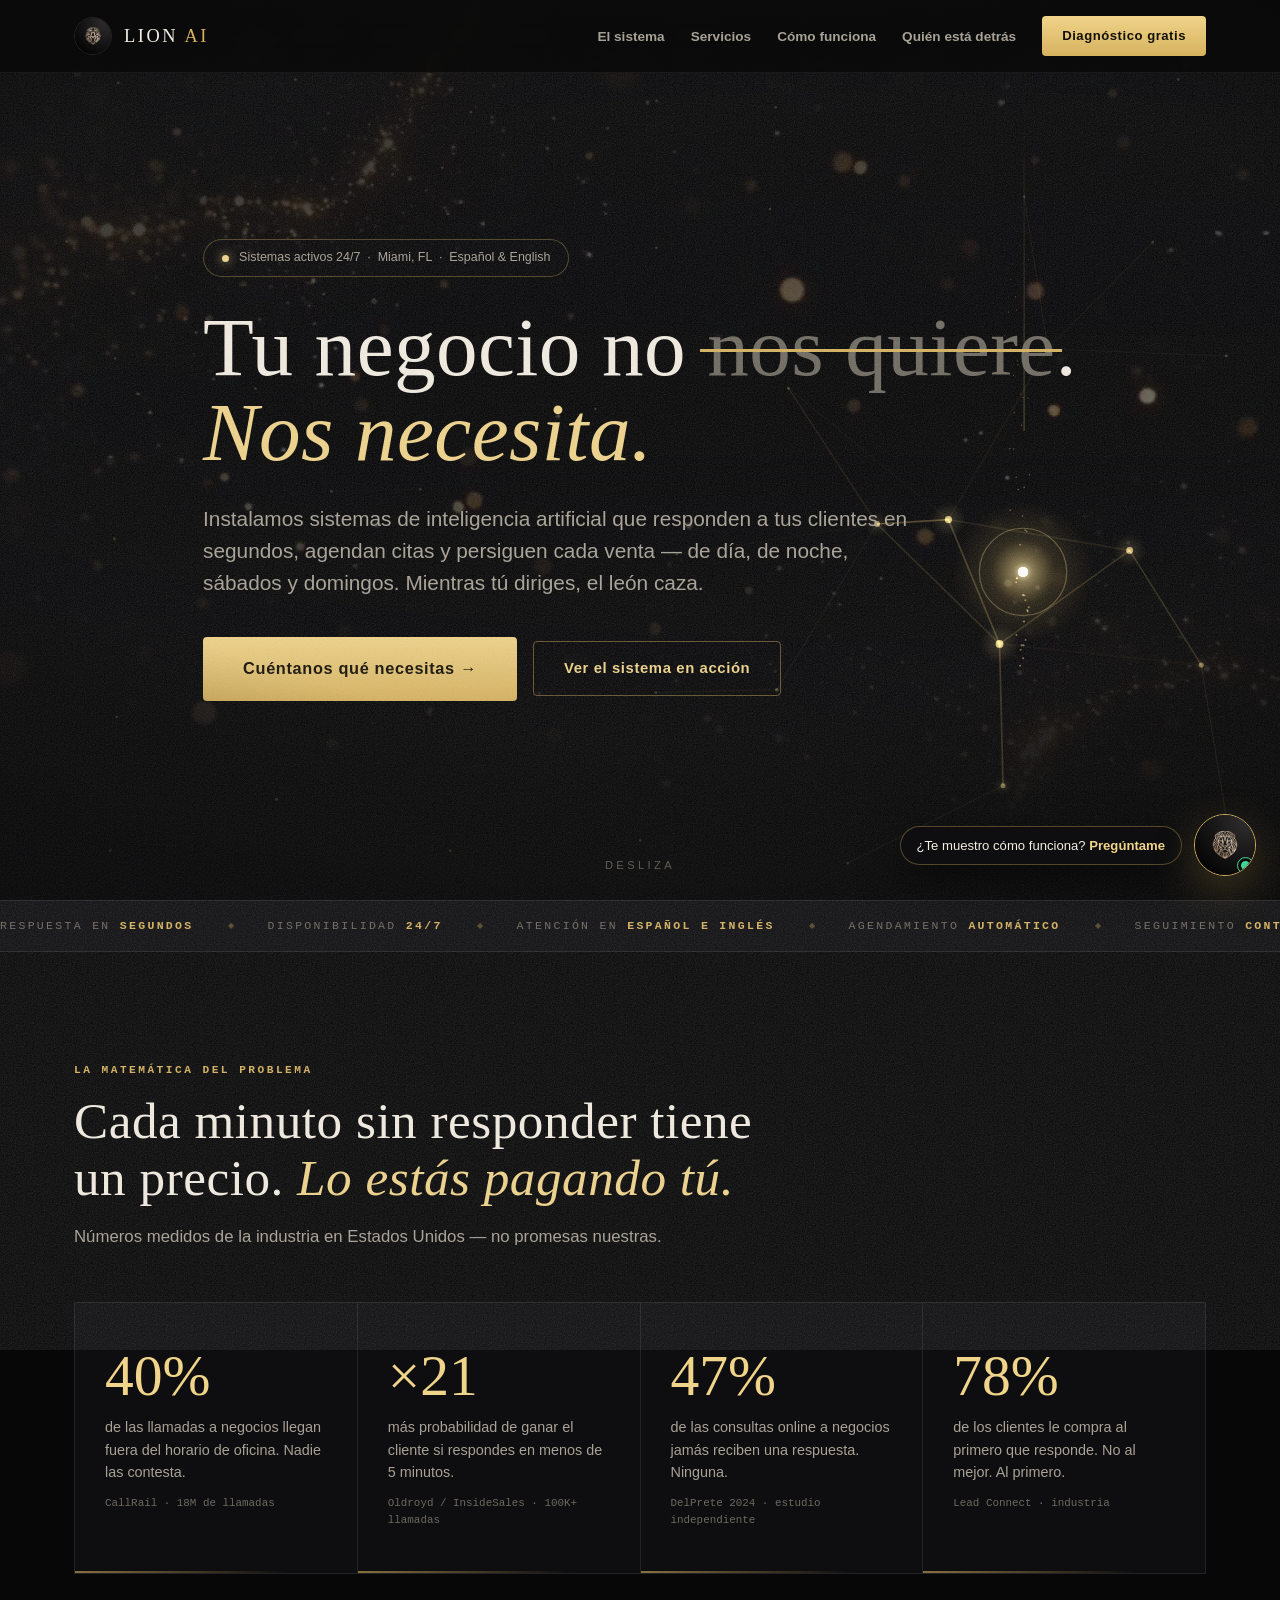
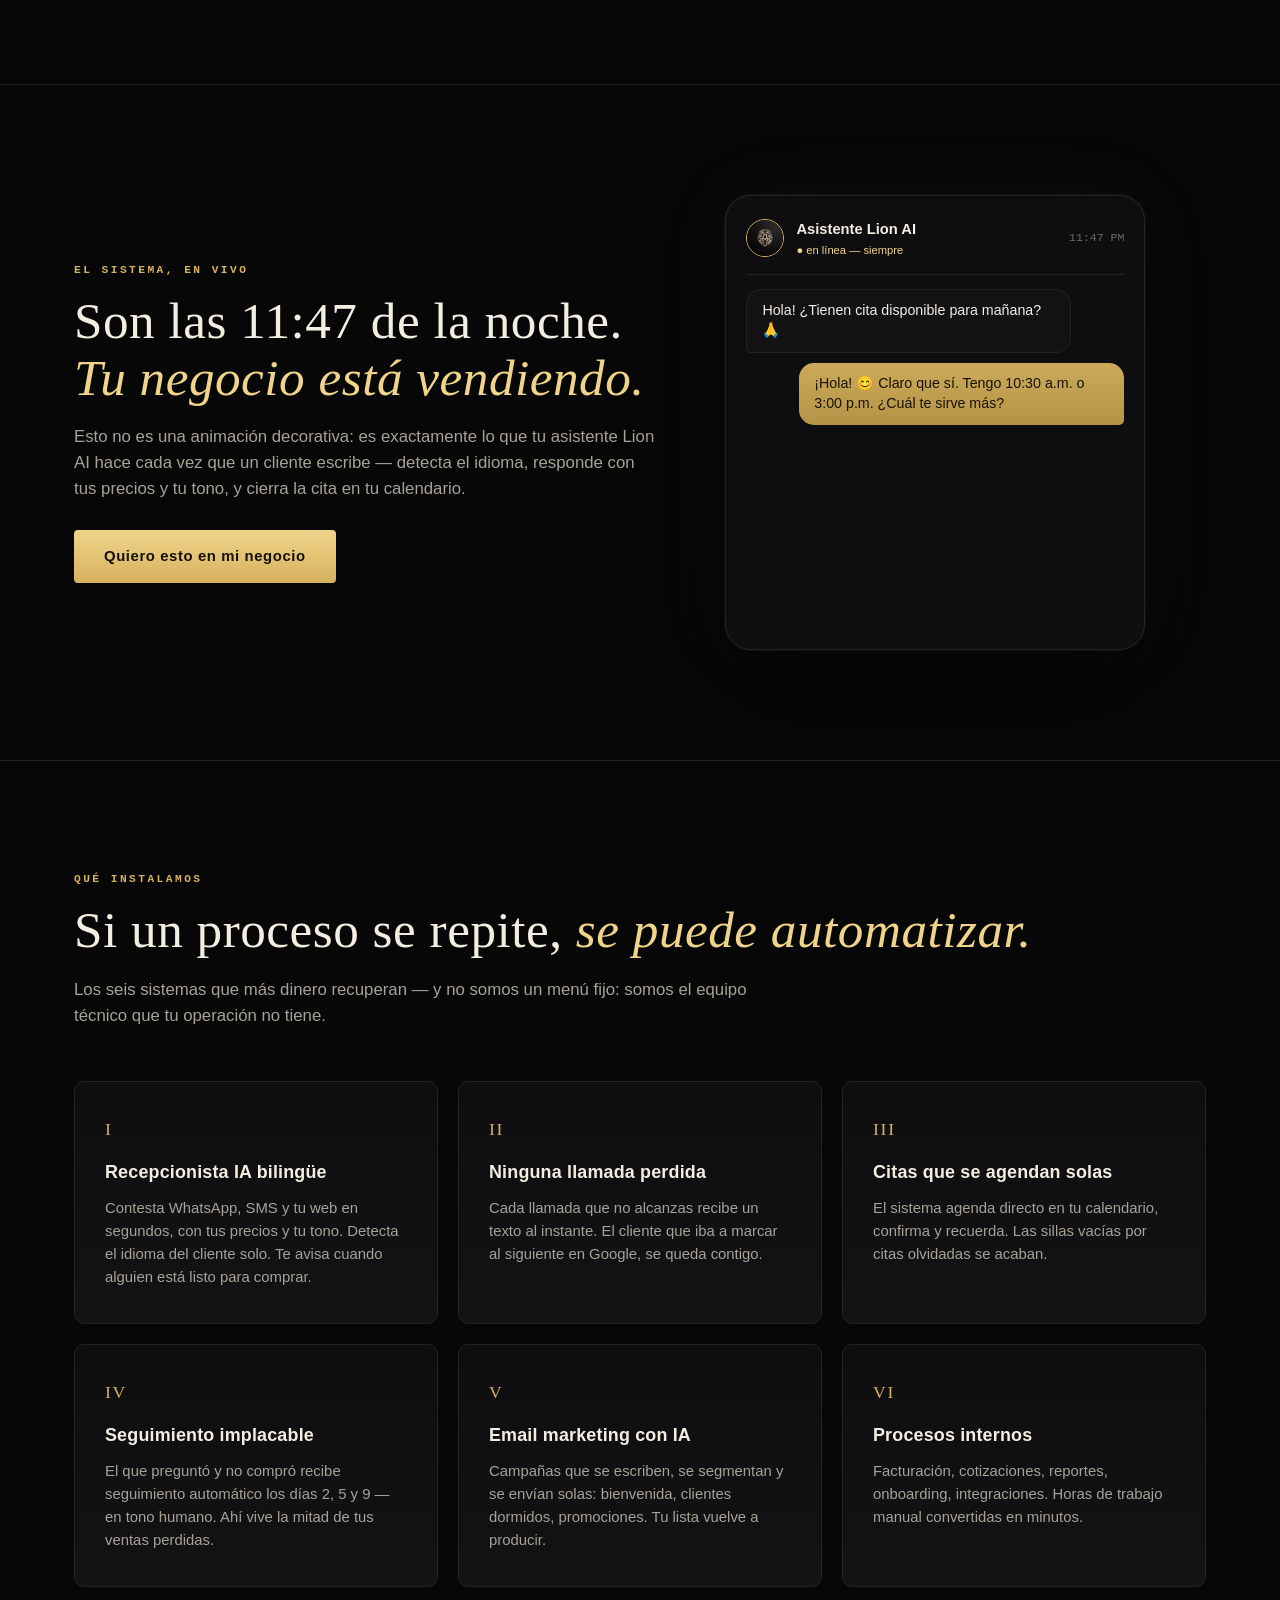
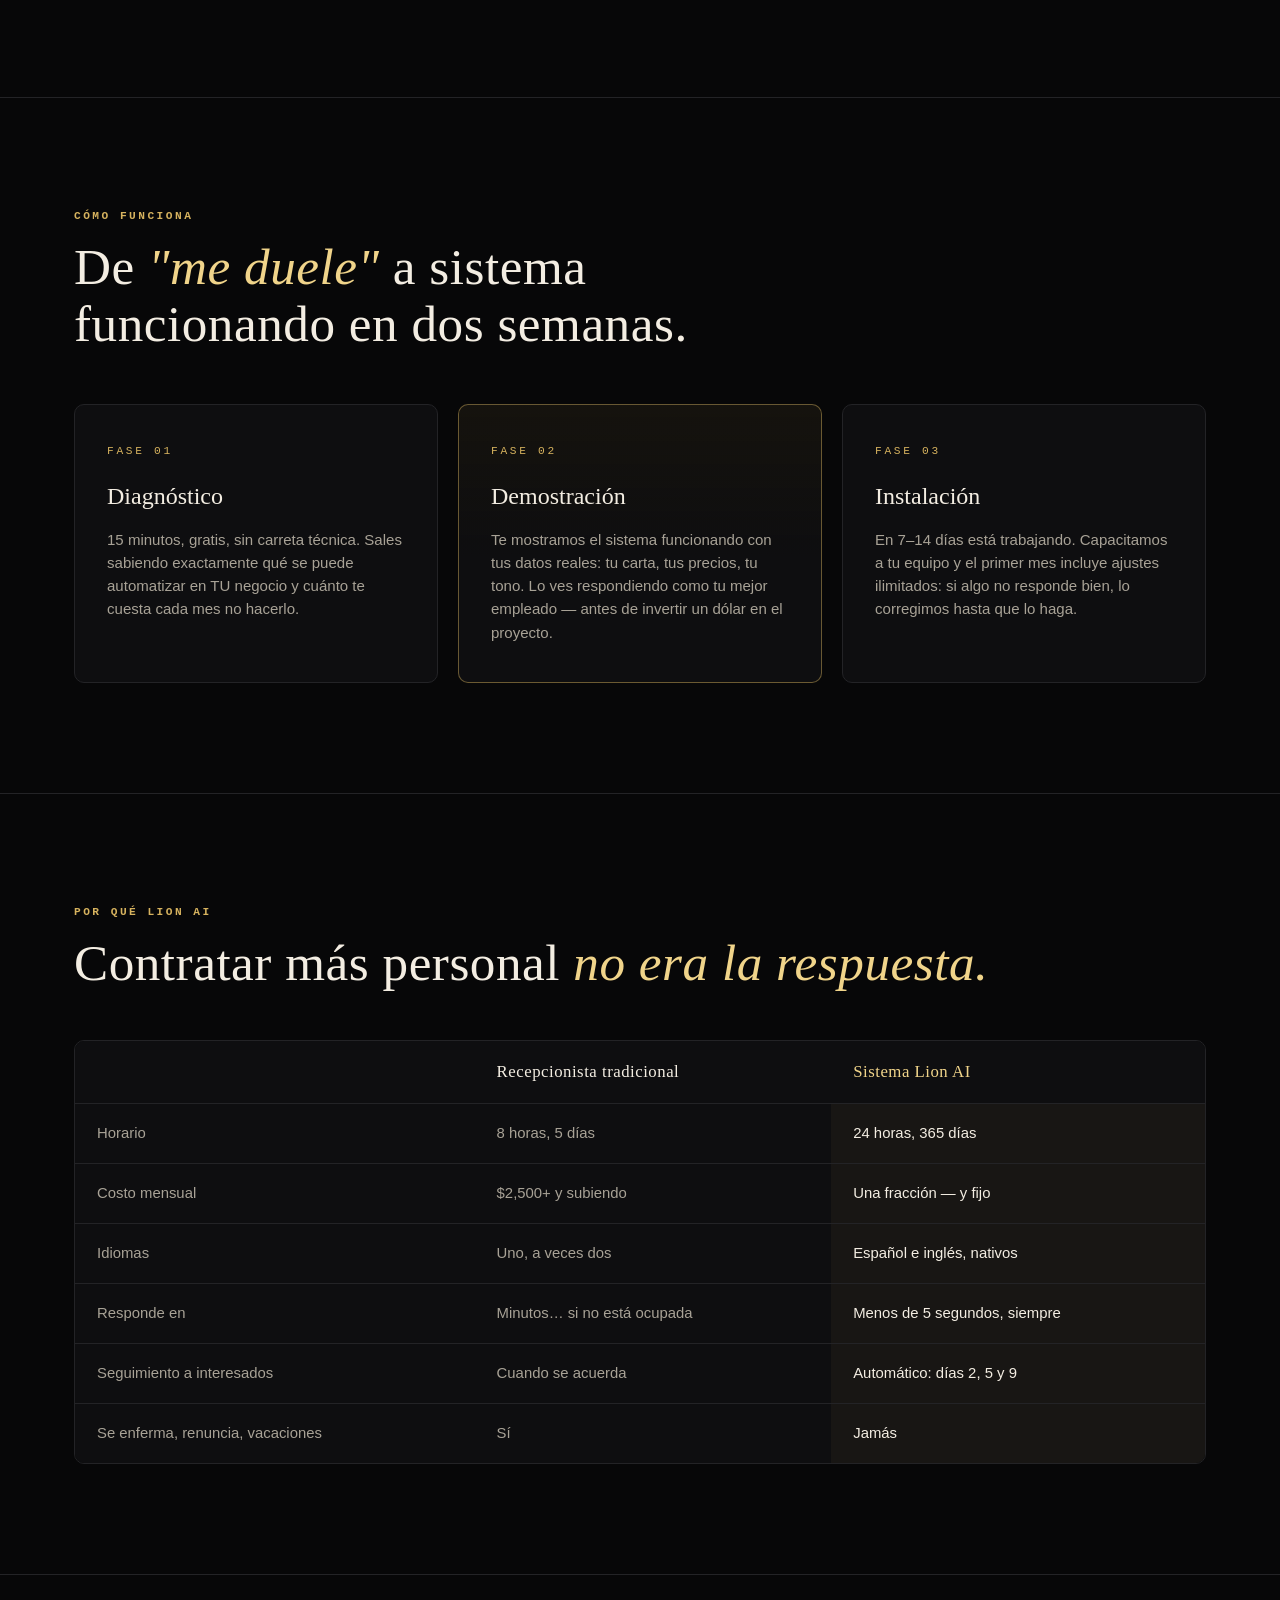
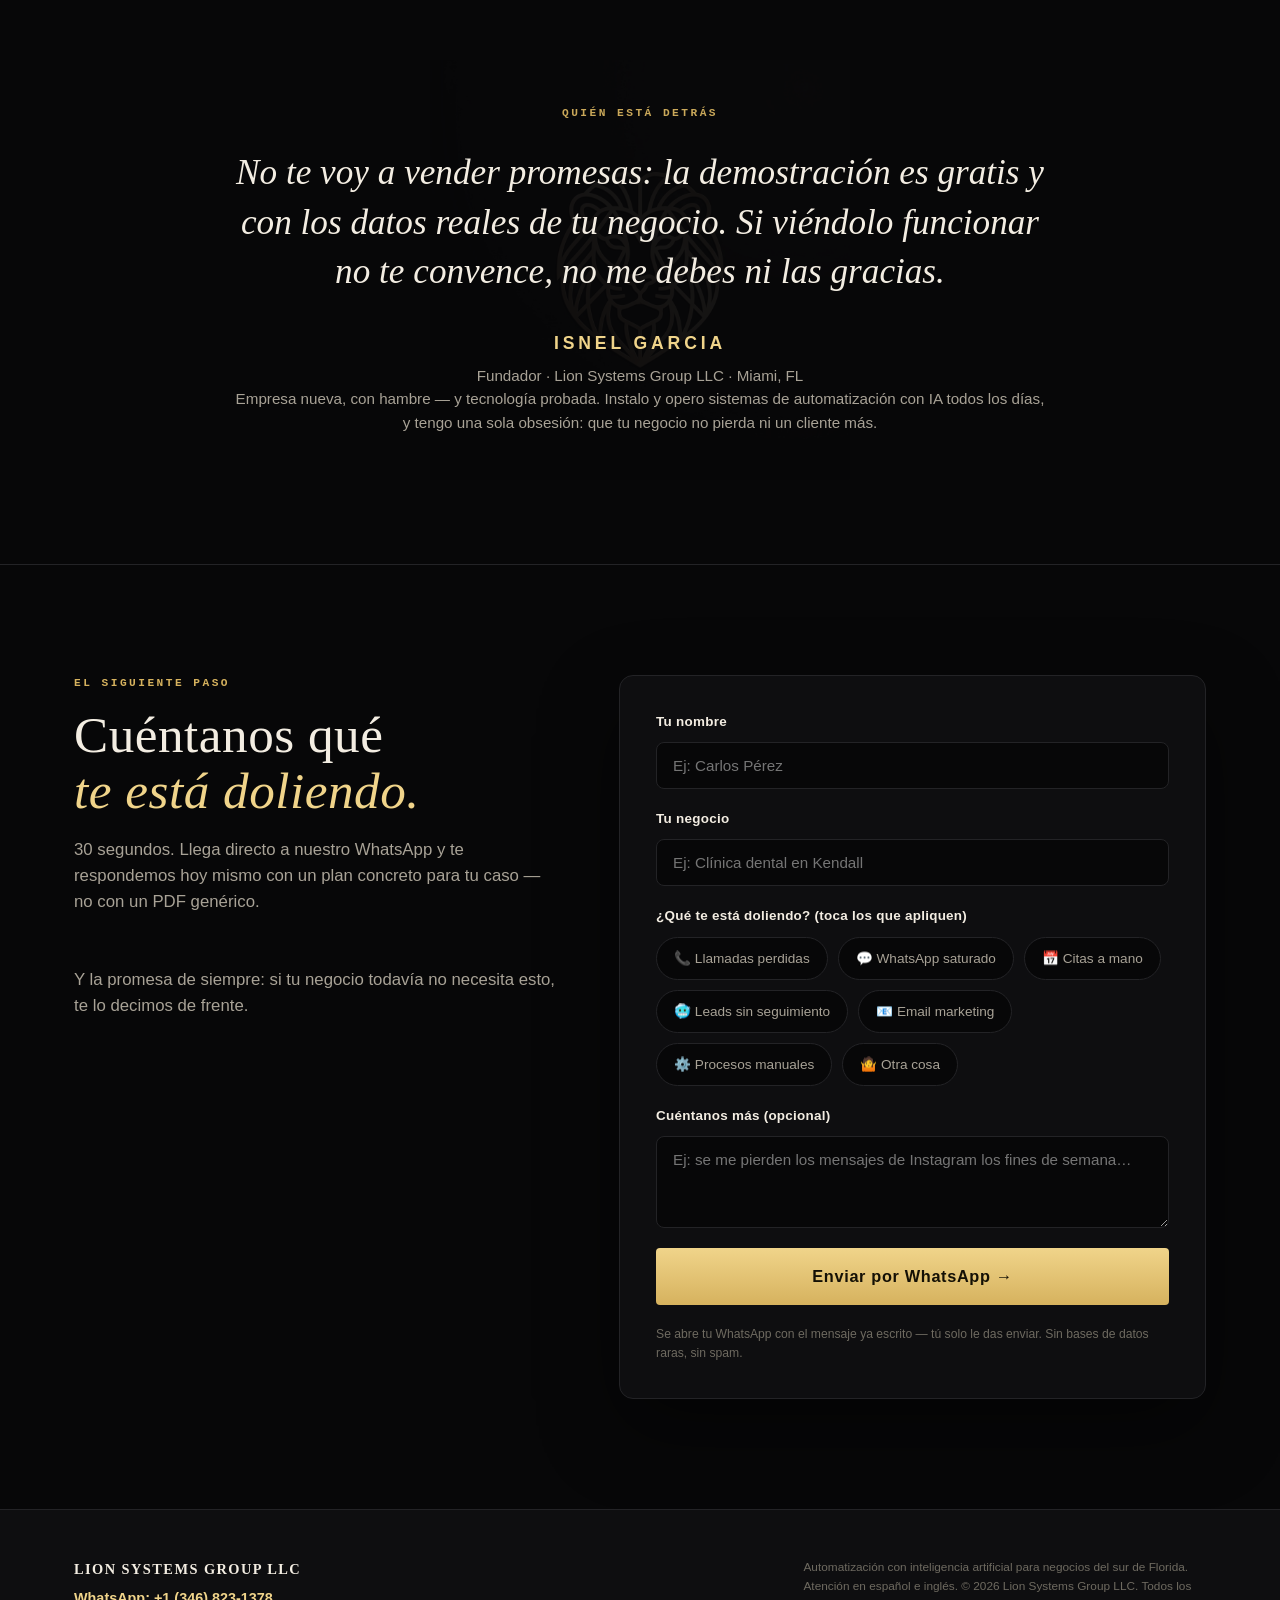
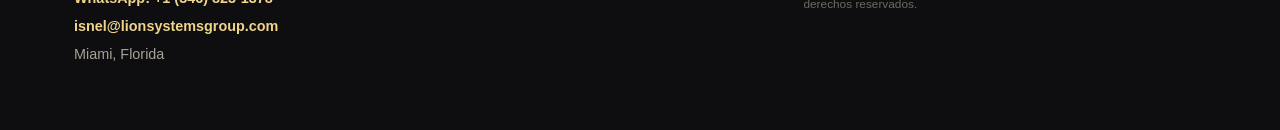
==== commit aa1ce3f7: "v4.1: arreglo de layout del chatbox (flex min-height), tamaños compactos y chips con scroll Co-Autho" ====
--- a/index.html
+++ b/index.html
@@ -204,23 +204,23 @@
   #lanza.oculto { opacity:0; pointer-events:none; transform:scale(.85); transition:.3s; }
   @media (max-width:520px){ #lanza .globo { display:none; } }
 
-  #chatbox { position:fixed; right:24px; bottom:24px; z-index:301; width:min(390px,calc(100vw - 32px)); height:min(600px,calc(100svh - 48px));
+  #chatbox { position:fixed; right:24px; bottom:24px; z-index:301; width:min(400px,calc(100vw - 32px)); height:min(576px,calc(100svh - 40px)); max-height:calc(100svh - 40px);
     background:linear-gradient(180deg,rgba(16,16,19,.97),rgba(8,8,9,.99)); backdrop-filter:blur(20px);
     border:1px solid rgba(214,178,94,.3); border-radius:18px; box-shadow:0 40px 110px rgba(0,0,0,.7), 0 0 0 1px rgba(214,178,94,.06), 0 0 90px rgba(214,178,94,.07);
     display:flex; flex-direction:column; overflow:hidden; opacity:0; transform:translateY(24px) scale(.97); pointer-events:none; transition:opacity .32s var(--ez,ease), transform .32s cubic-bezier(.2,.8,.3,1); }
   #chatbox.abierto { opacity:1; transform:none; pointer-events:auto; }
-  .cb-top { display:flex; align-items:center; gap:12px; padding:16px 18px; border-bottom:1px solid rgba(214,178,94,.14); background:linear-gradient(180deg,rgba(214,178,94,.07),transparent); flex:none; }
-  .cb-top .av { width:40px; height:40px; border-radius:50%; overflow:hidden; border:1px solid var(--oro); flex:none; }
+  .cb-top { display:flex; align-items:center; gap:11px; padding:13px 16px; border-bottom:1px solid rgba(214,178,94,.14); background:linear-gradient(180deg,rgba(214,178,94,.07),transparent); flex:0 0 auto; }
+  .cb-top .av { width:36px; height:36px; border-radius:50%; overflow:hidden; border:1px solid var(--oro); flex:none; }
   .cb-top .av img { width:100%; height:100%; object-fit:cover; }
   .cb-top .quien { flex:1; min-width:0; }
-  .cb-top strong { display:block; font-family:Didot,"Bodoni 72",Georgia,serif; font-size:1.02rem; letter-spacing:.05em; }
-  .cb-top small { color:#3ED598; font-size:.7rem; letter-spacing:.05em; }
+  .cb-top strong { display:block; font-family:Didot,"Bodoni 72",Georgia,serif; font-size:.98rem; letter-spacing:.04em; line-height:1.25; }
+  .cb-top small { color:#3ED598; font-size:.67rem; letter-spacing:.04em; }
   .cb-x { background:none; border:none; color:var(--sombra); font-size:1.5rem; cursor:pointer; line-height:1; padding:4px 6px; border-radius:6px; transition:color .15s; }
   .cb-x:hover { color:var(--oro2); }
-  .cb-msgs { flex:1; overflow-y:auto; padding:20px 18px; display:flex; flex-direction:column; gap:12px; scrollbar-width:thin; scrollbar-color:rgba(214,178,94,.3) transparent; }
+  .cb-msgs { flex:1 1 auto; min-height:0; overflow-y:auto; padding:18px 16px; display:flex; flex-direction:column; gap:11px; scrollbar-width:thin; scrollbar-color:rgba(214,178,94,.3) transparent; }
   .cb-msgs::-webkit-scrollbar { width:5px; }
   .cb-msgs::-webkit-scrollbar-thumb { background:rgba(214,178,94,.3); border-radius:4px; }
-  .cb-b { max-width:86%; padding:12px 15px; border-radius:15px; font-size:.9rem; line-height:1.5; animation:entra .35s cubic-bezier(.2,.8,.3,1) both; }
+  .cb-b { max-width:88%; padding:11px 14px; border-radius:15px; font-size:.87rem; line-height:1.48; animation:entra .35s cubic-bezier(.2,.8,.3,1) both; word-break:break-word; }
   @keyframes entra { from { opacity:0; transform:translateY(10px) scale(.97); } }
   .cb-b.bot { align-self:flex-start; background:var(--panel2); border:1px solid rgba(255,255,255,.06); border-bottom-left-radius:5px; color:var(--marfil); }
   .cb-b.yo { align-self:flex-end; background:linear-gradient(180deg,var(--oro2),var(--oro)); color:#161104; border-bottom-right-radius:5px; font-weight:500; }
@@ -229,15 +229,17 @@
   .cb-esc i { width:6px; height:6px; border-radius:50%; background:var(--oro); animation:tp2 1s infinite; }
   .cb-esc i:nth-child(2){animation-delay:.16s} .cb-esc i:nth-child(3){animation-delay:.32s}
   @keyframes tp2 { 50%{transform:translateY(-5px);opacity:1} 0%,100%{opacity:.45} }
-  .cb-chips { display:flex; flex-wrap:wrap; gap:8px; padding:0 18px 12px; flex:none; }
-  .cb-chip { background:transparent; border:1px solid rgba(214,178,94,.35); color:var(--oro2); font-family:inherit; font-size:.82rem; padding:9px 14px; border-radius:999px; cursor:pointer; transition:all .18s; animation:entra .3s both; }
+  .cb-chips { display:flex; flex-wrap:wrap; gap:7px; padding:0 16px; flex:0 0 auto; max-height:118px; overflow-y:auto; scrollbar-width:none; }
+  .cb-chips::-webkit-scrollbar { display:none; }
+  .cb-chips:not(:empty) { padding-bottom:12px; padding-top:2px; }
+  .cb-chip { background:transparent; border:1px solid rgba(214,178,94,.3); color:var(--oro2); font-family:inherit; font-size:.78rem; line-height:1.2; padding:8px 13px; border-radius:999px; cursor:pointer; transition:all .18s; animation:entra .3s both; }
   .cb-chip:hover { background:rgba(214,178,94,.14); border-color:var(--oro2); transform:translateY(-1px); }
-  .cb-abajo { border-top:1px solid rgba(255,255,255,.06); padding:12px 14px; display:flex; gap:10px; align-items:center; flex:none; background:rgba(7,7,8,.6); }
-  .cb-abajo input { flex:1; background:var(--negro); border:1px solid var(--linea); border-radius:999px; padding:12px 16px; color:var(--marfil); font-family:inherit; font-size:.9rem; }
+  .cb-abajo { border-top:1px solid rgba(255,255,255,.06); padding:11px 12px; display:flex; gap:9px; align-items:center; flex:0 0 auto; background:rgba(7,7,8,.6); }
+  .cb-abajo input { flex:1; min-width:0; background:var(--negro); border:1px solid var(--linea); border-radius:999px; padding:11px 15px; color:var(--marfil); font-family:inherit; font-size:.87rem; }
   .cb-abajo input:focus { border-color:rgba(214,178,94,.5); outline:none; }
-  .cb-enviar { width:42px; height:42px; border-radius:50%; border:none; background:linear-gradient(180deg,var(--oro2),var(--oro)); color:#161104; font-size:1.1rem; cursor:pointer; flex:none; transition:transform .15s; display:grid; place-items:center; }
+  .cb-enviar { width:38px; height:38px; border-radius:50%; border:none; background:linear-gradient(180deg,var(--oro2),var(--oro)); color:#161104; font-size:1rem; cursor:pointer; flex:none; transition:transform .15s; display:grid; place-items:center; }
   .cb-enviar:hover { transform:scale(1.07); }
-  .cb-pie { text-align:center; font-size:.62rem; color:var(--sombra); padding:0 0 10px; font-family:ui-monospace,Menlo,monospace; letter-spacing:.12em; flex:none; }
+  .cb-pie { text-align:center; font-size:.58rem; color:var(--sombra); padding:0 0 9px; font-family:ui-monospace,Menlo,monospace; letter-spacing:.1em; flex:0 0 auto; }
   .cb-cta { display:block; text-align:center; background:linear-gradient(180deg,var(--oro2),var(--oro)); color:#161104; font-weight:700; text-decoration:none; padding:13px; border-radius:10px; margin-top:4px; font-size:.9rem; animation:entra .35s both; }
 
   footer { border-top:1px solid var(--linea); padding:48px 0 64px; background:var(--panel); }
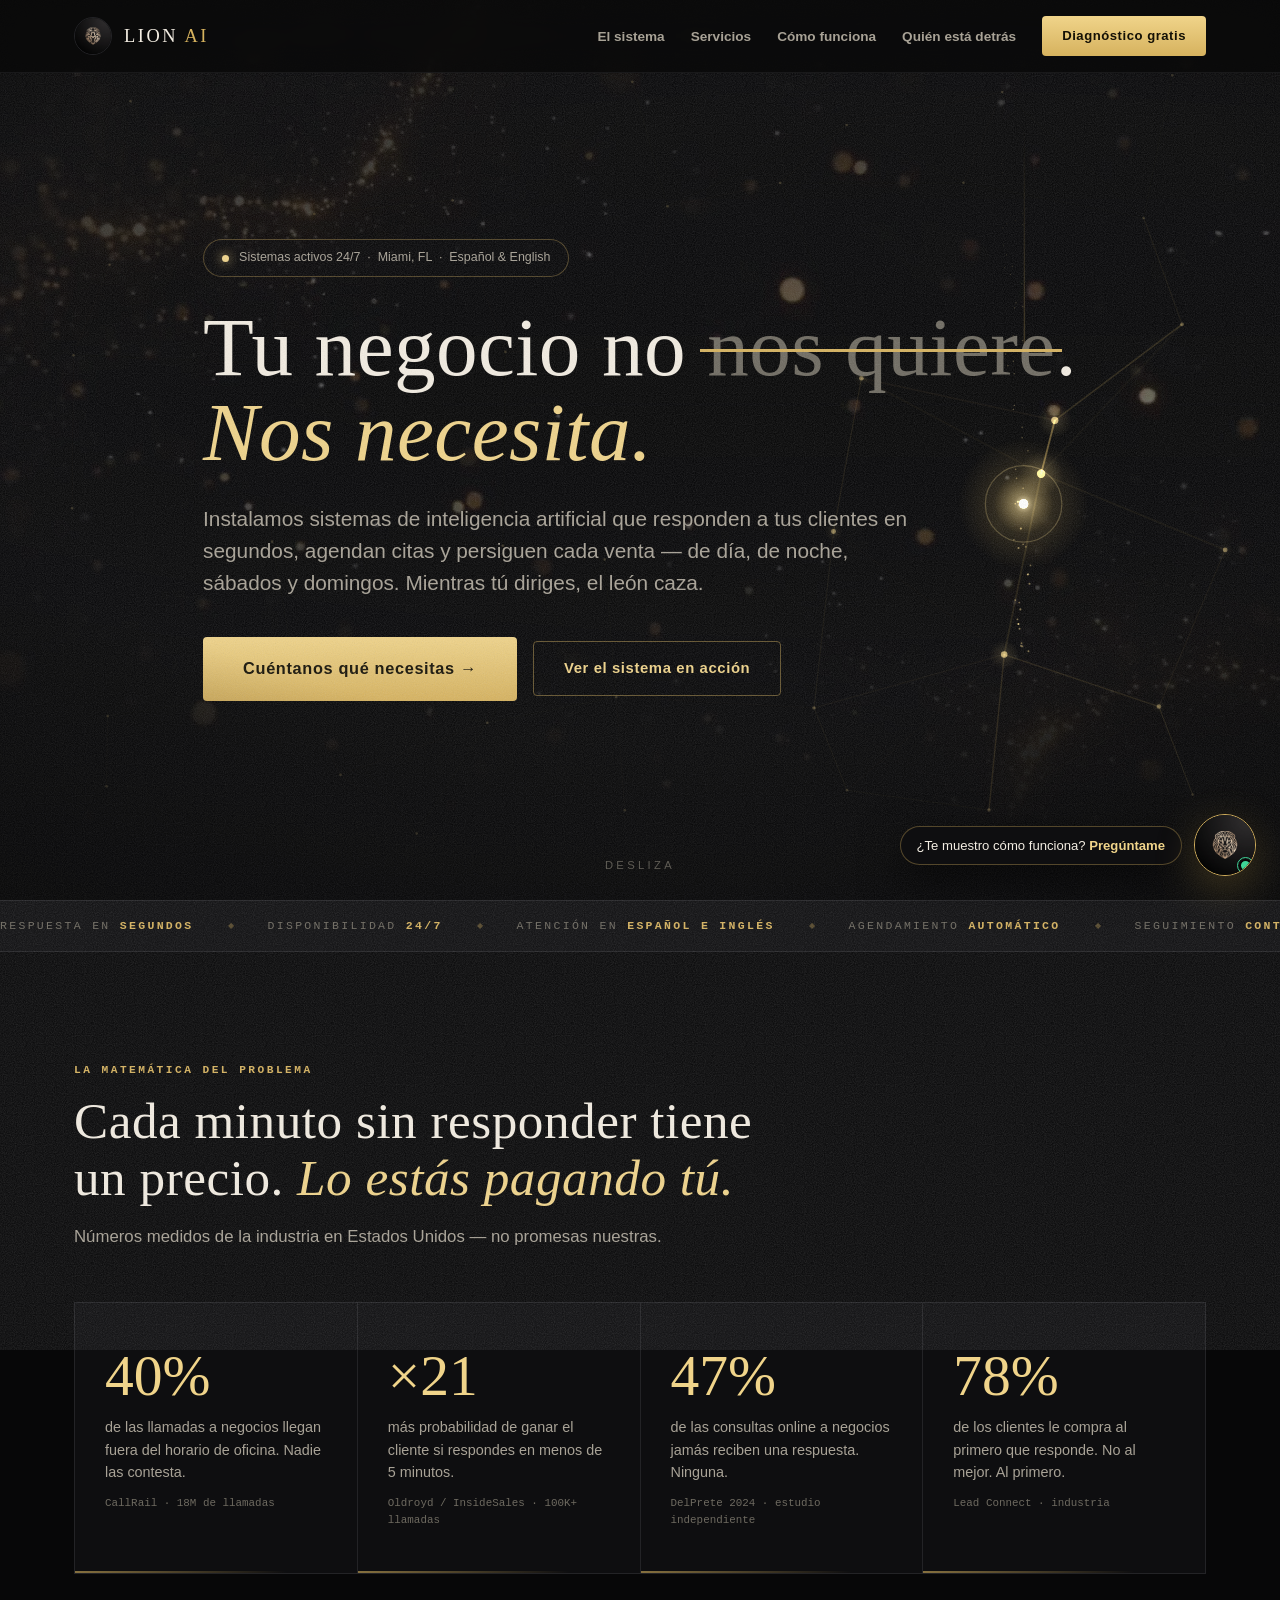
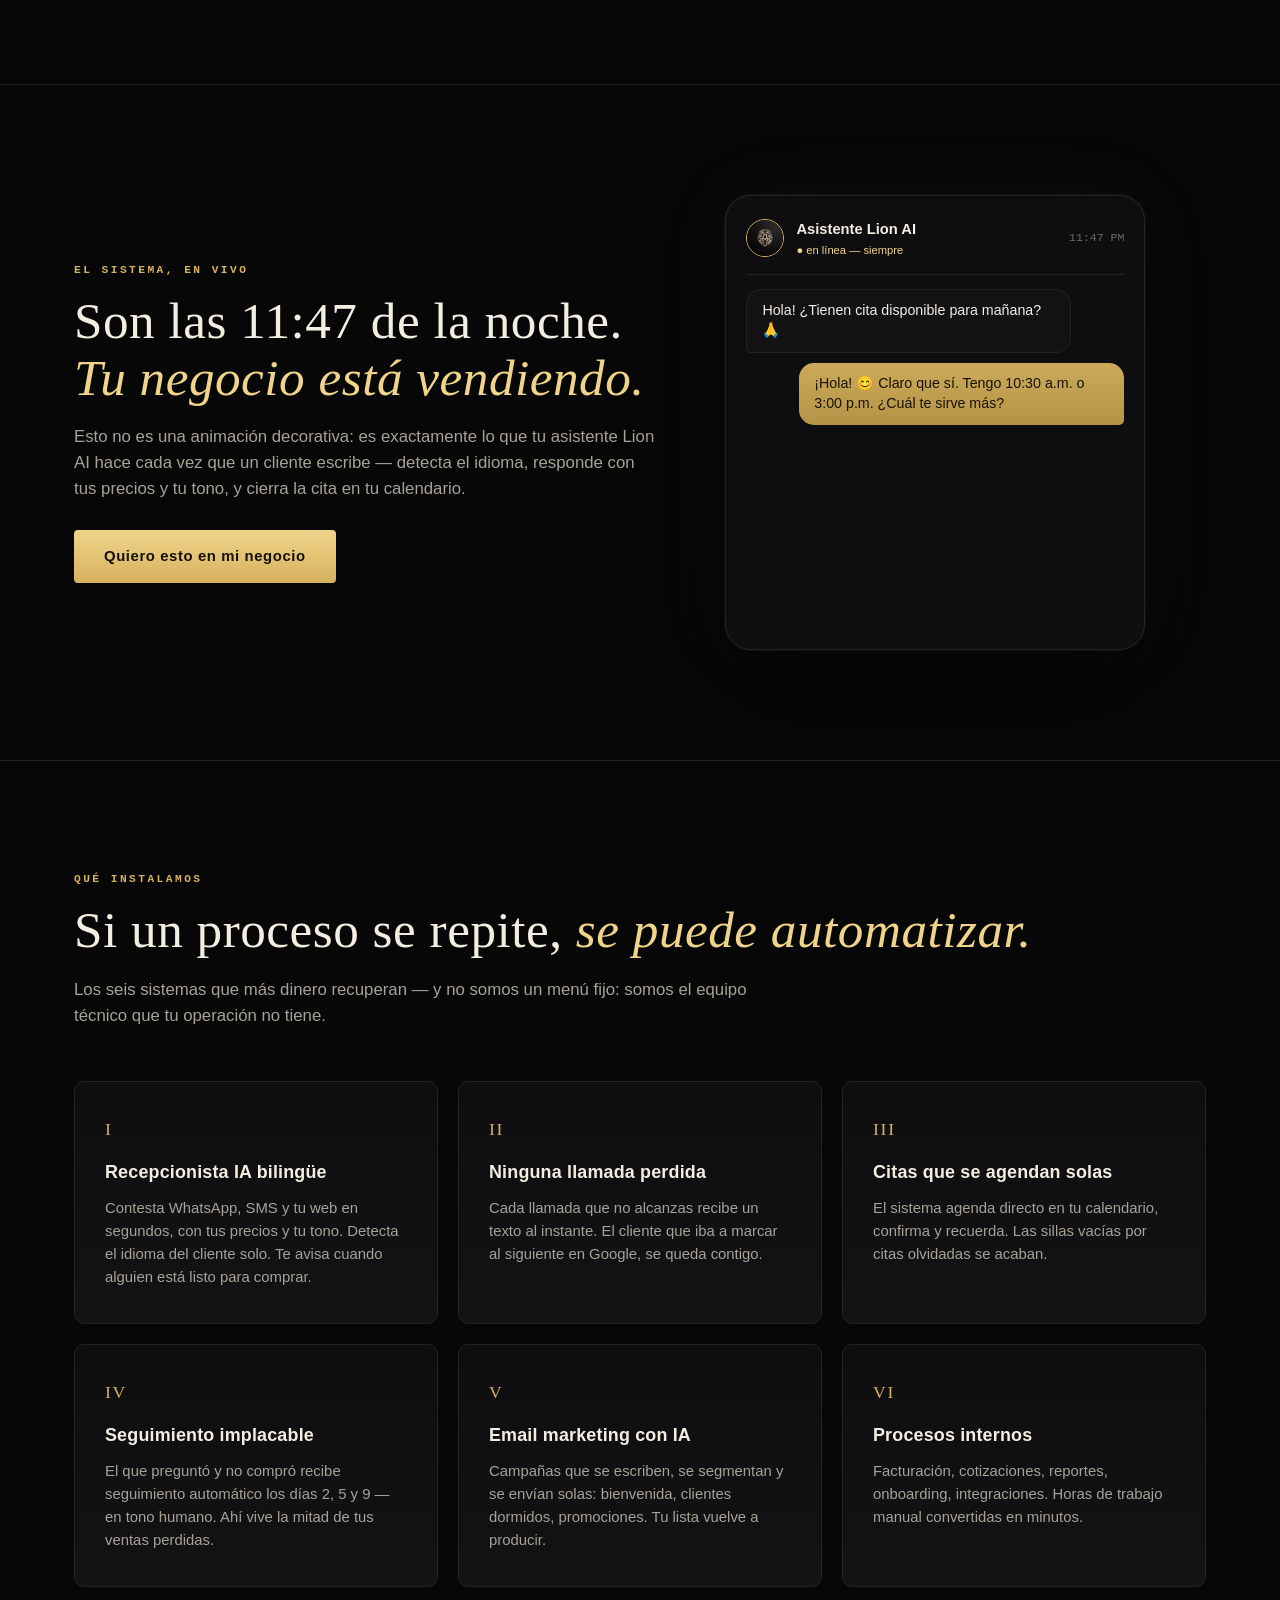
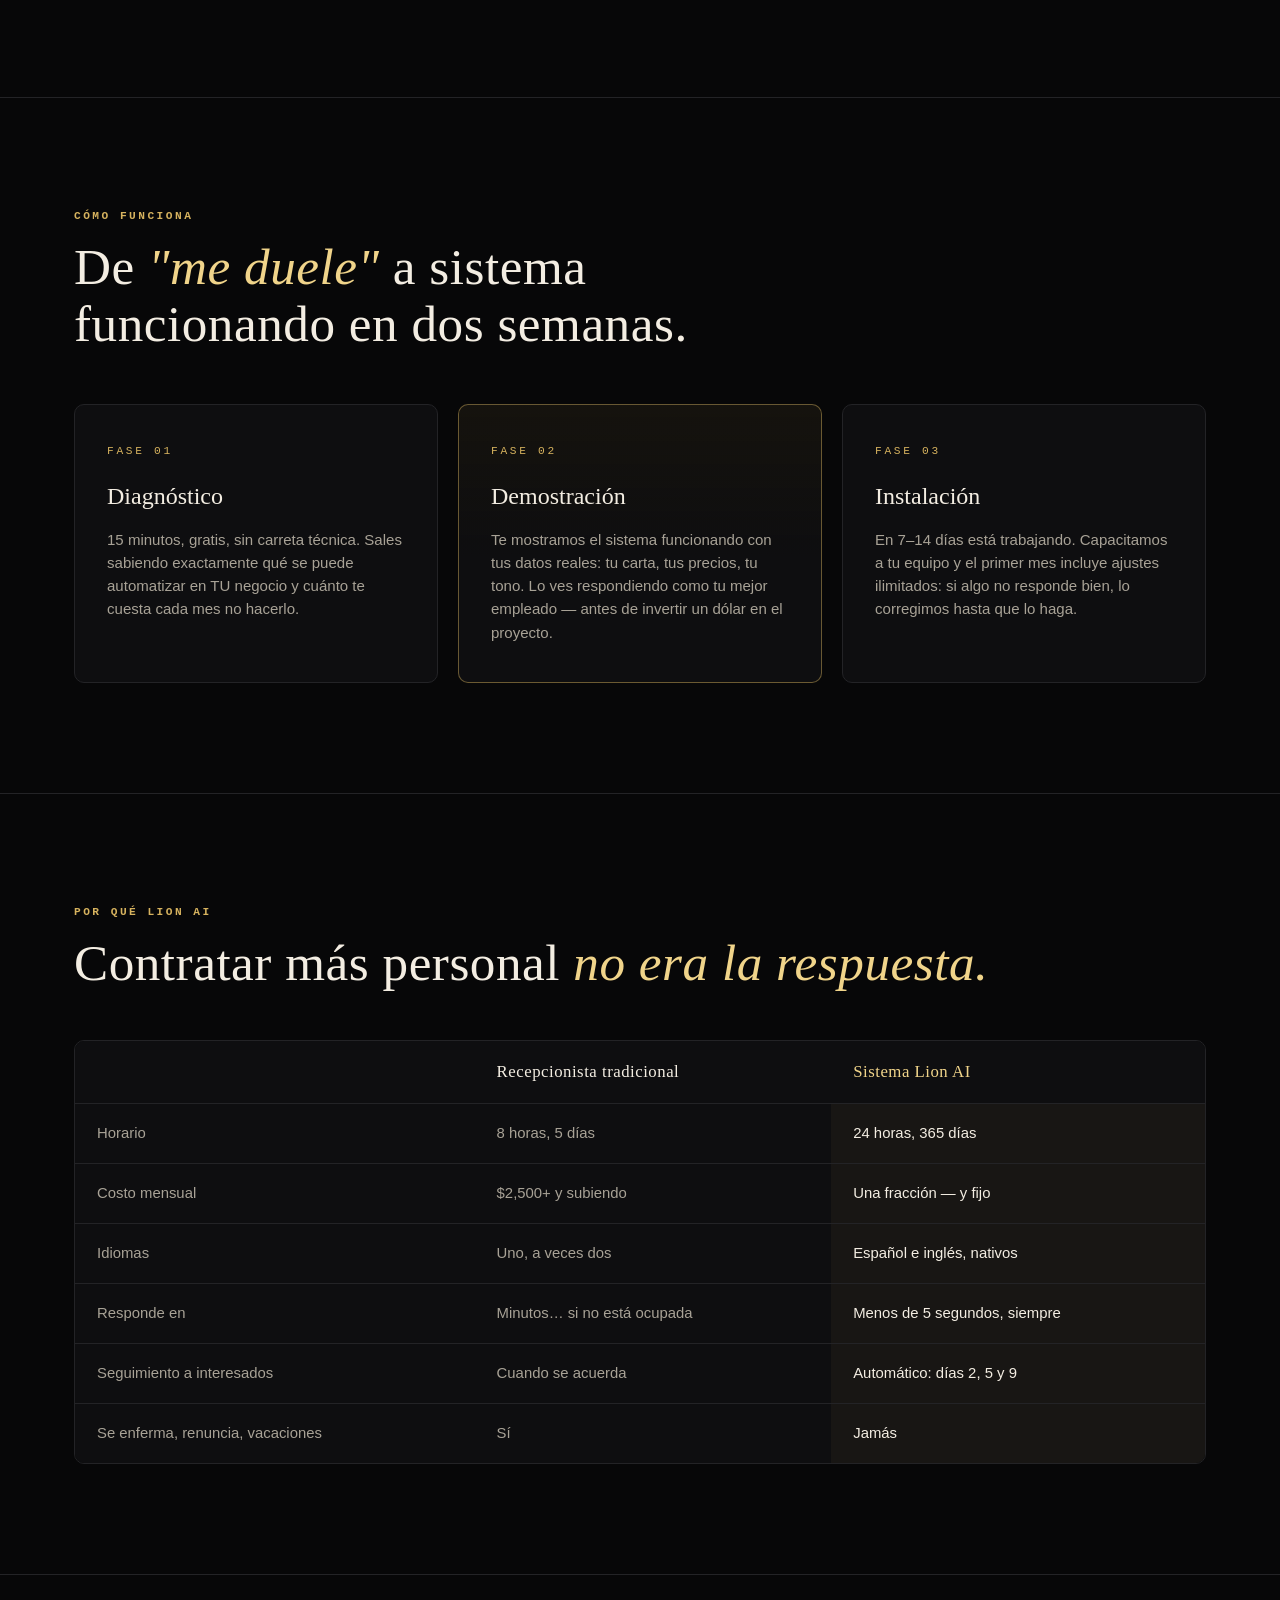
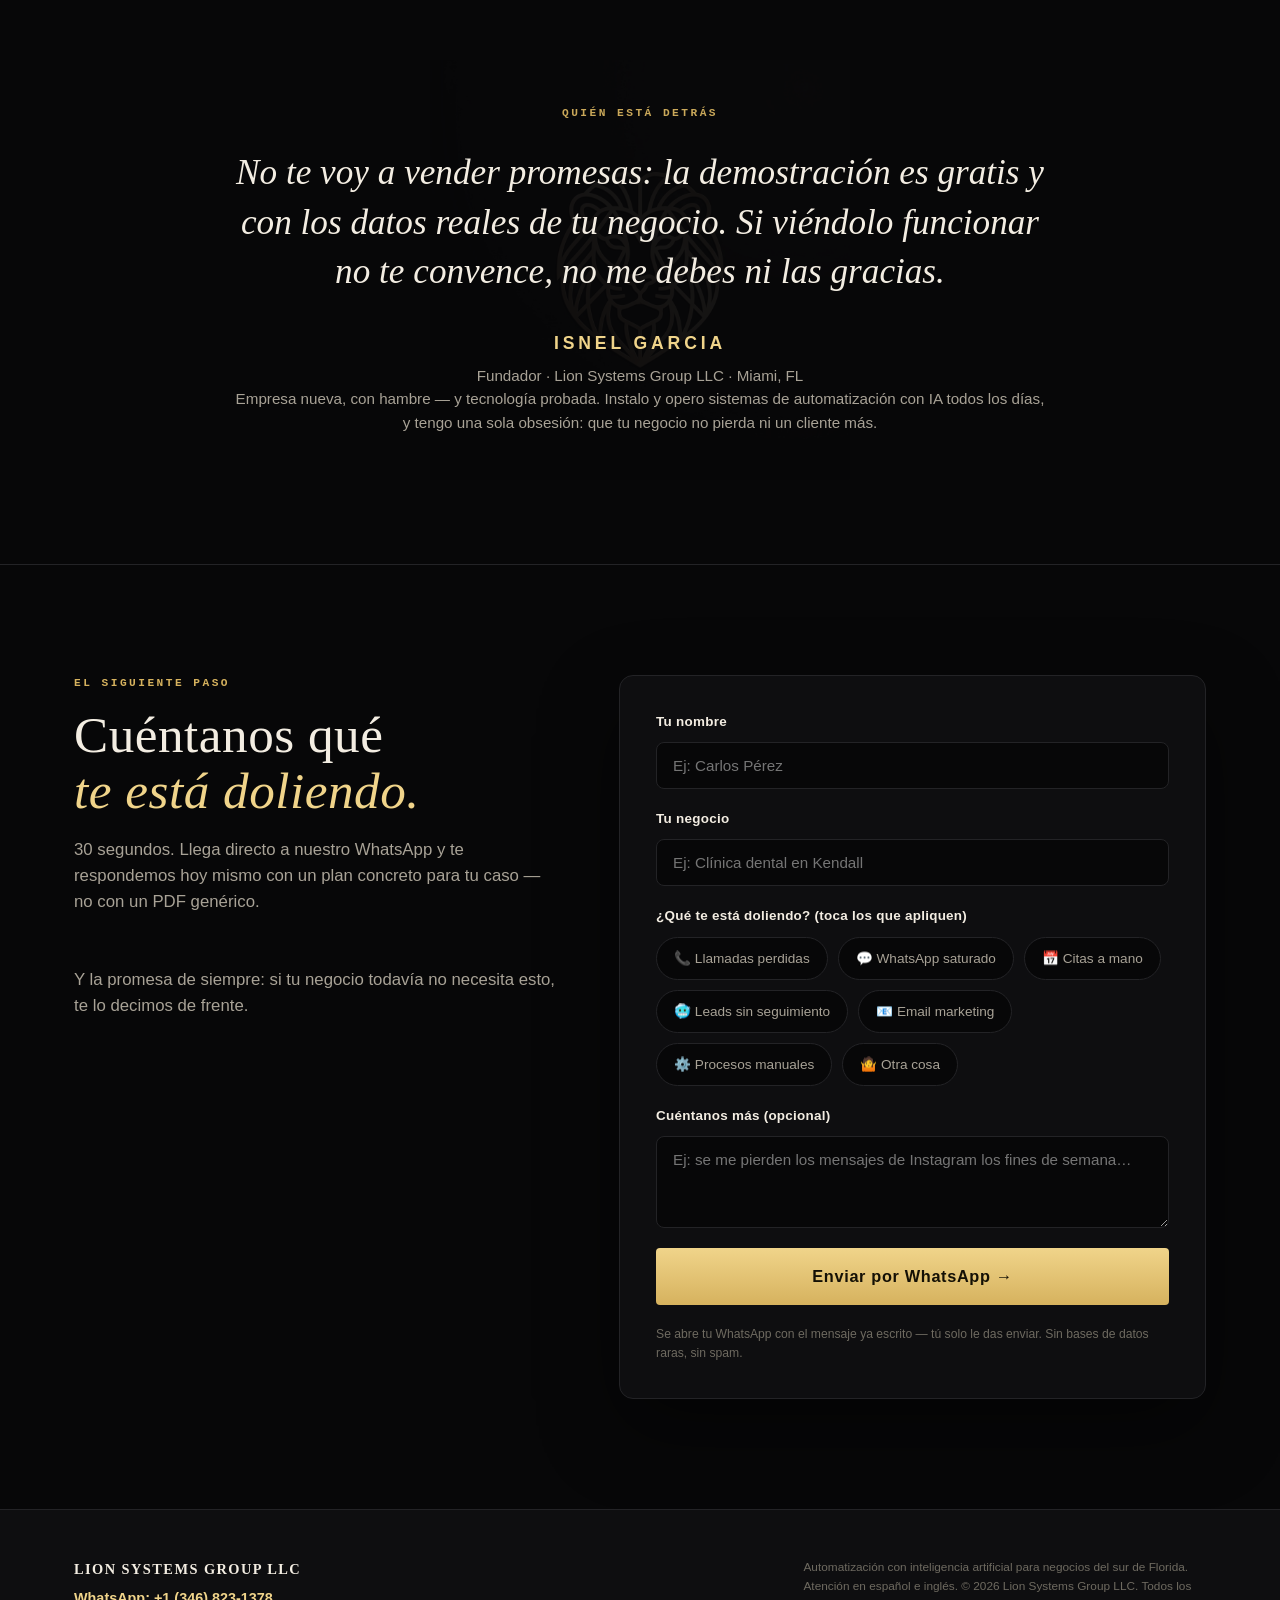
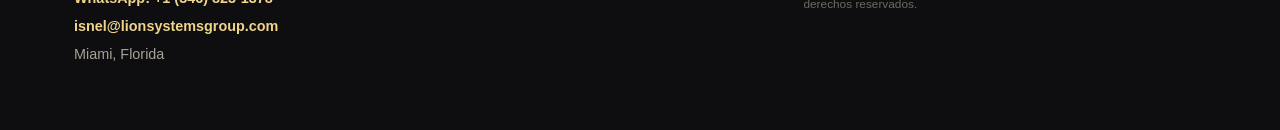
==== commit f1880f21: "CRM: envío por GET con parámetros (método compatible con Apps Script) Co-Authored-By: Claude Opus 5 " ====
--- a/index.html
+++ b/index.html
@@ -721,14 +721,14 @@
   }
   function guarda() {
     if (!CRM_ENDPOINT) return;
-    try {
-      fetch(CRM_ENDPOINT, { method:'POST', mode:'no-cors', headers:{'Content-Type':'text/plain'},
-        body: JSON.stringify({
-          fecha: new Date().toISOString(), nombre: L.nombre, negocio: L.negocio,
-          rubro: L.rubro, contacto: L.contacto, dolor: L.dolor,
-          notas: L.notas.join(' | '), origen: 'chatbox web'
-        }) });
-    } catch (e) {}
+    var d = { nombre:L.nombre, negocio:L.negocio, rubro:L.rubro, contacto:L.contacto,
+              dolor:L.dolor, notas:L.notas.join(' | '), origen:'chatbox web' };
+    /* GET con parámetros: el método que Apps Script sirve sin fricción de CORS */
+    var q = Object.keys(d).map(function (k) {
+      return encodeURIComponent(k) + '=' + encodeURIComponent((d[k] || '').toString().slice(0, 400));
+    }).join('&');
+    try { fetch(CRM_ENDPOINT + '?' + q, { method:'GET', mode:'no-cors', cache:'no-store' }); }
+    catch (e) { try { new Image().src = CRM_ENDPOINT + '?' + q; } catch (e2) {} }
   }
 
   /* ---------- interacción ---------- */
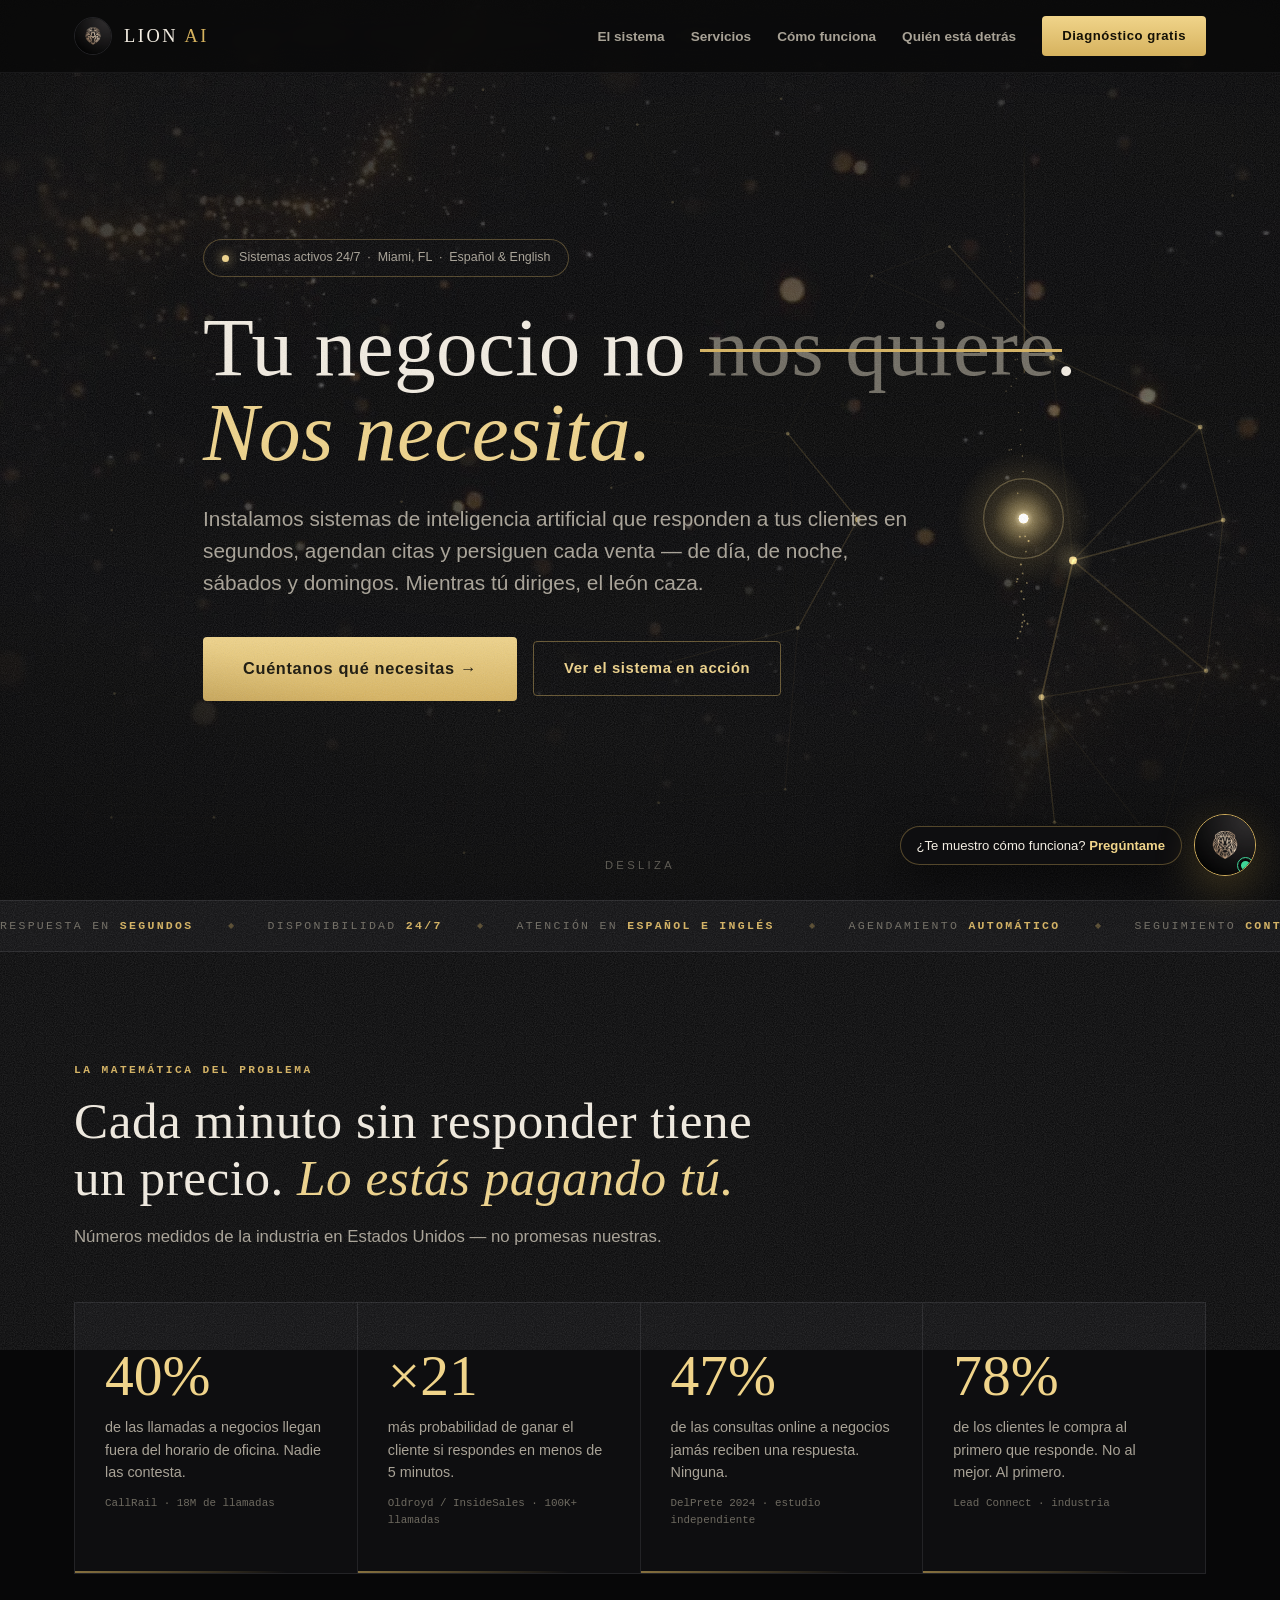
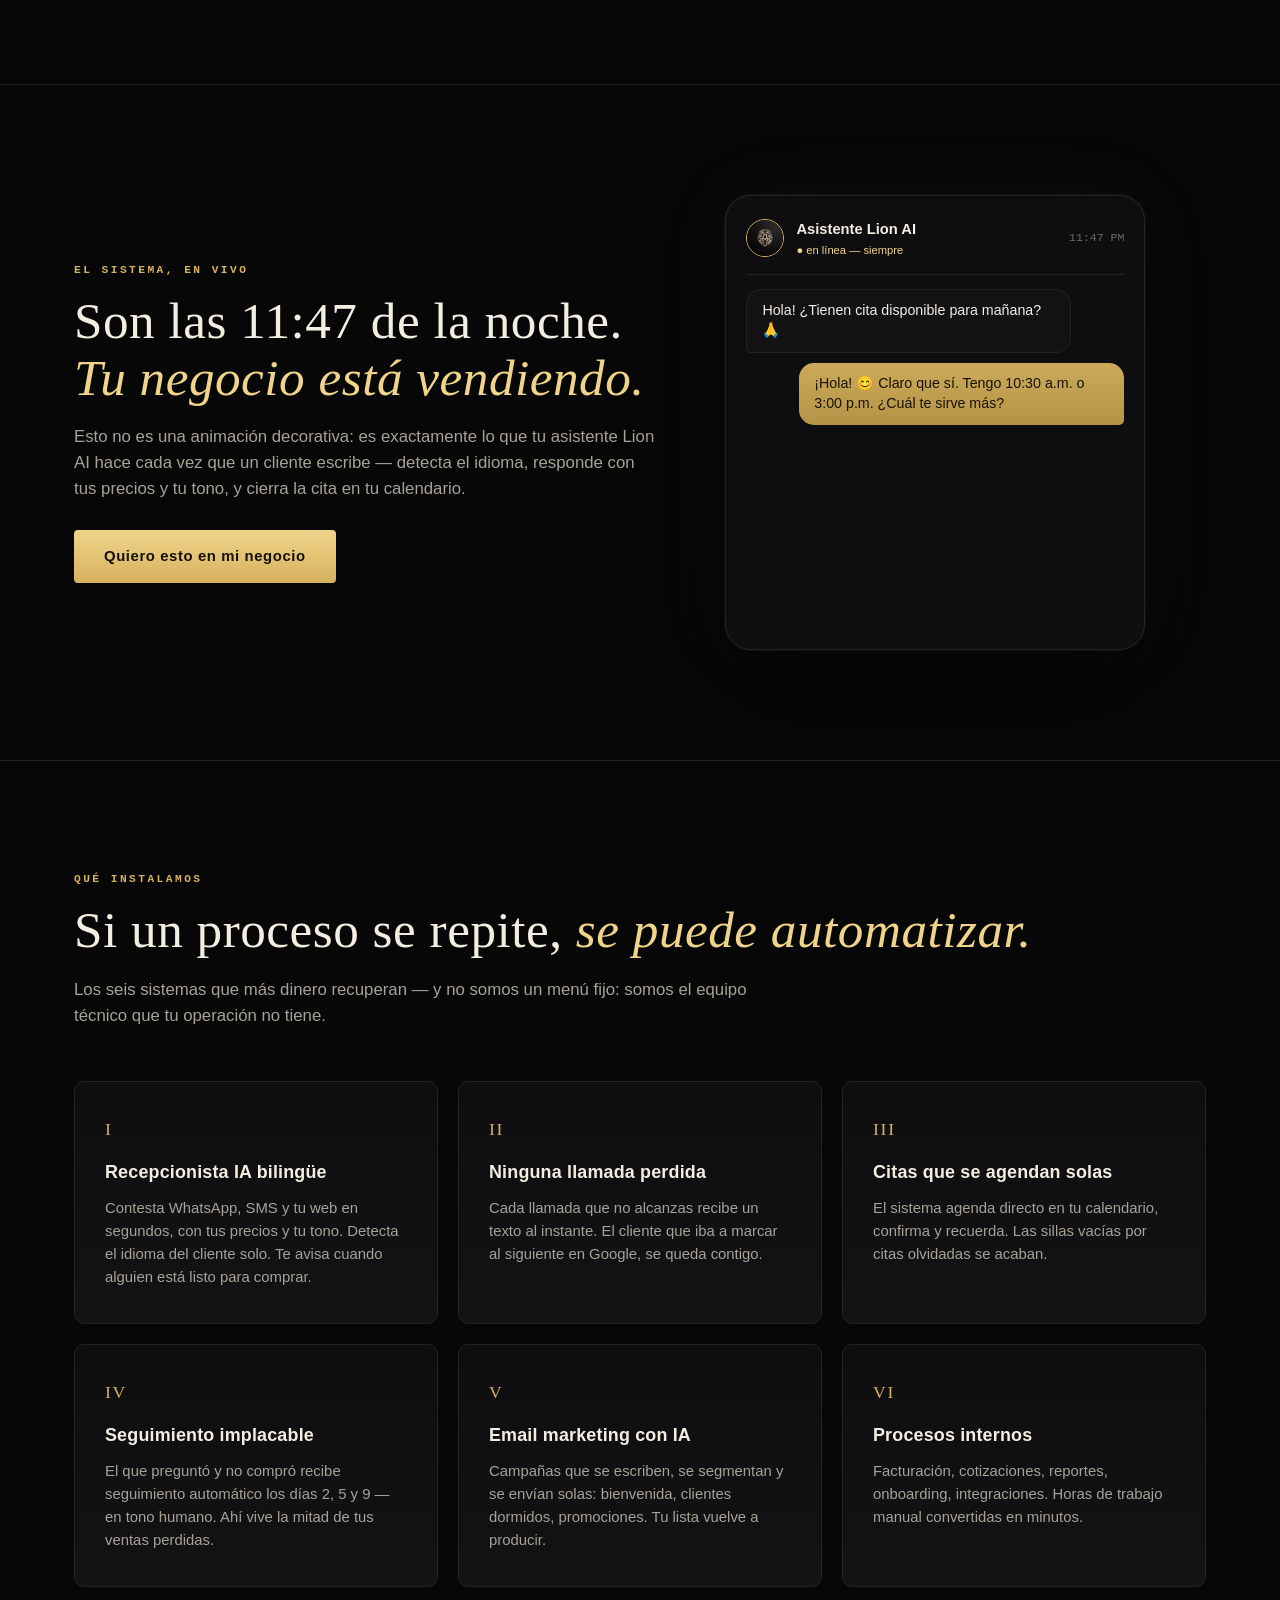
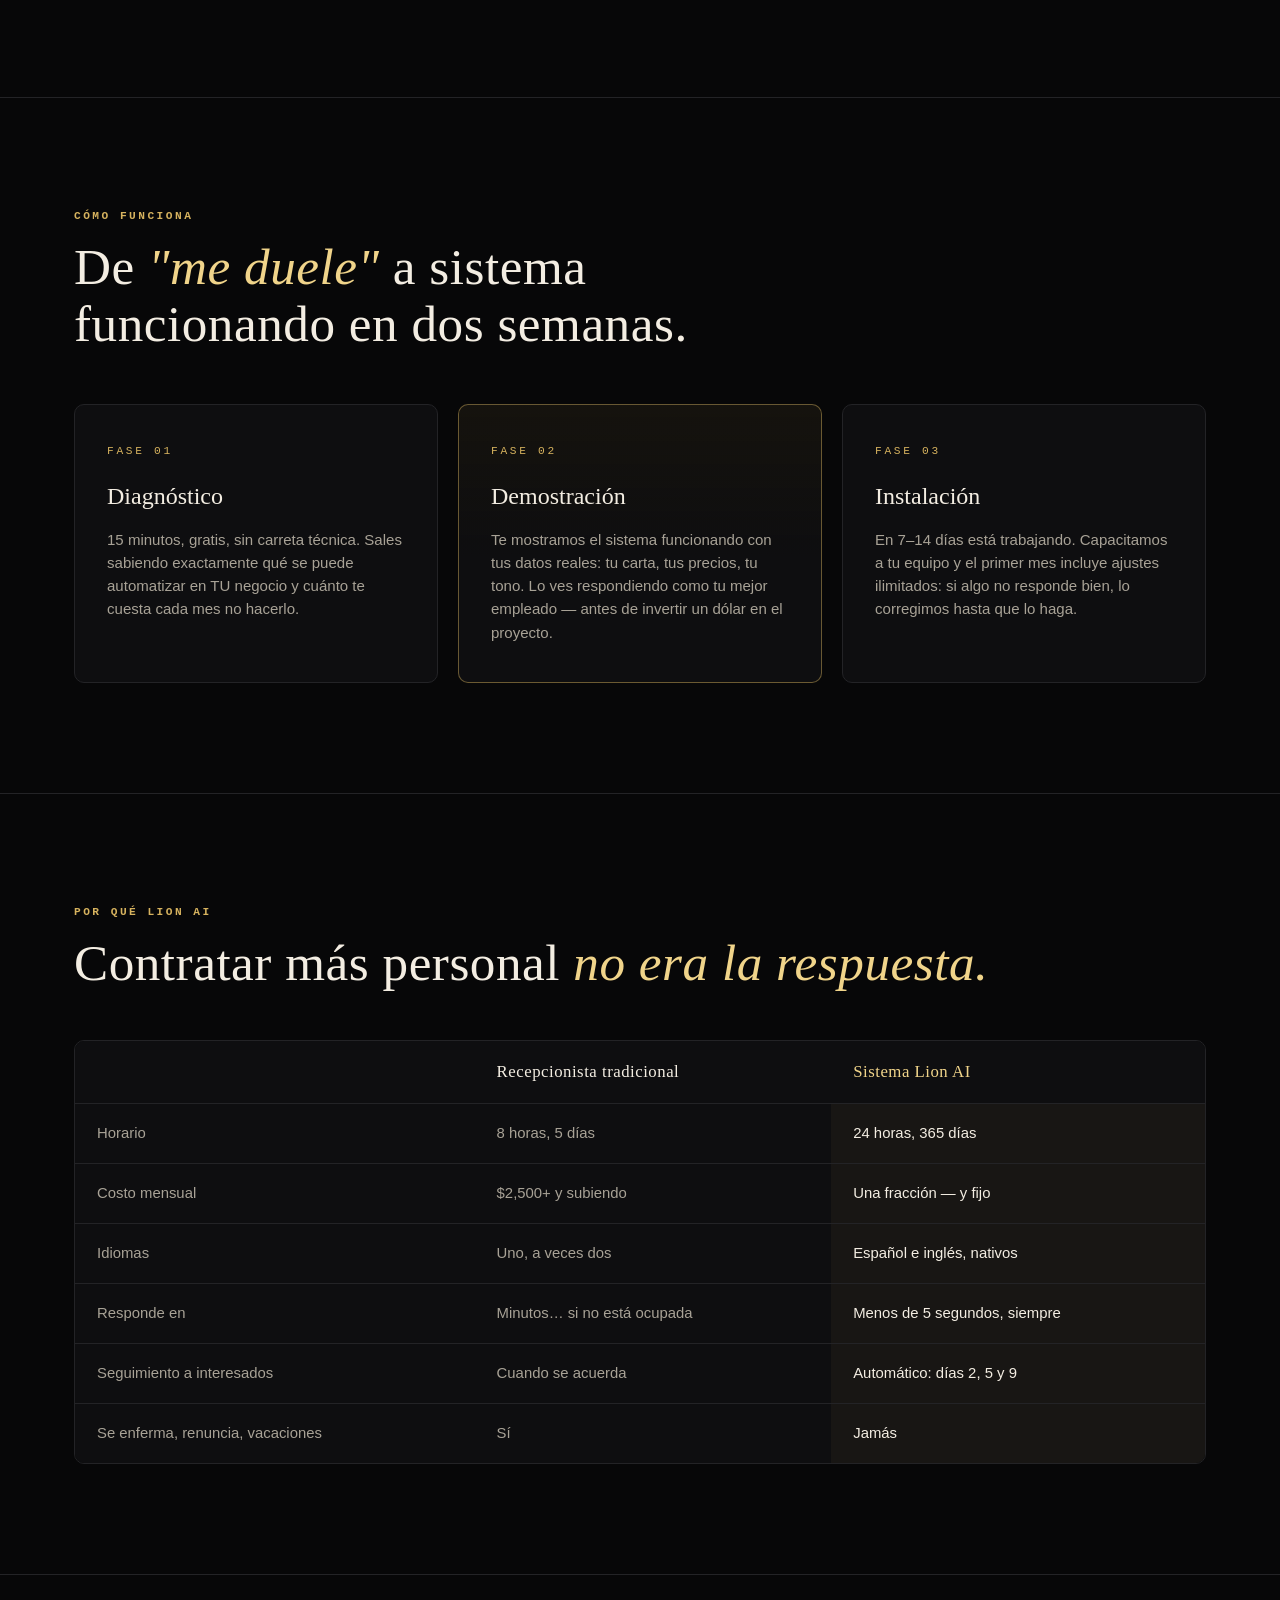
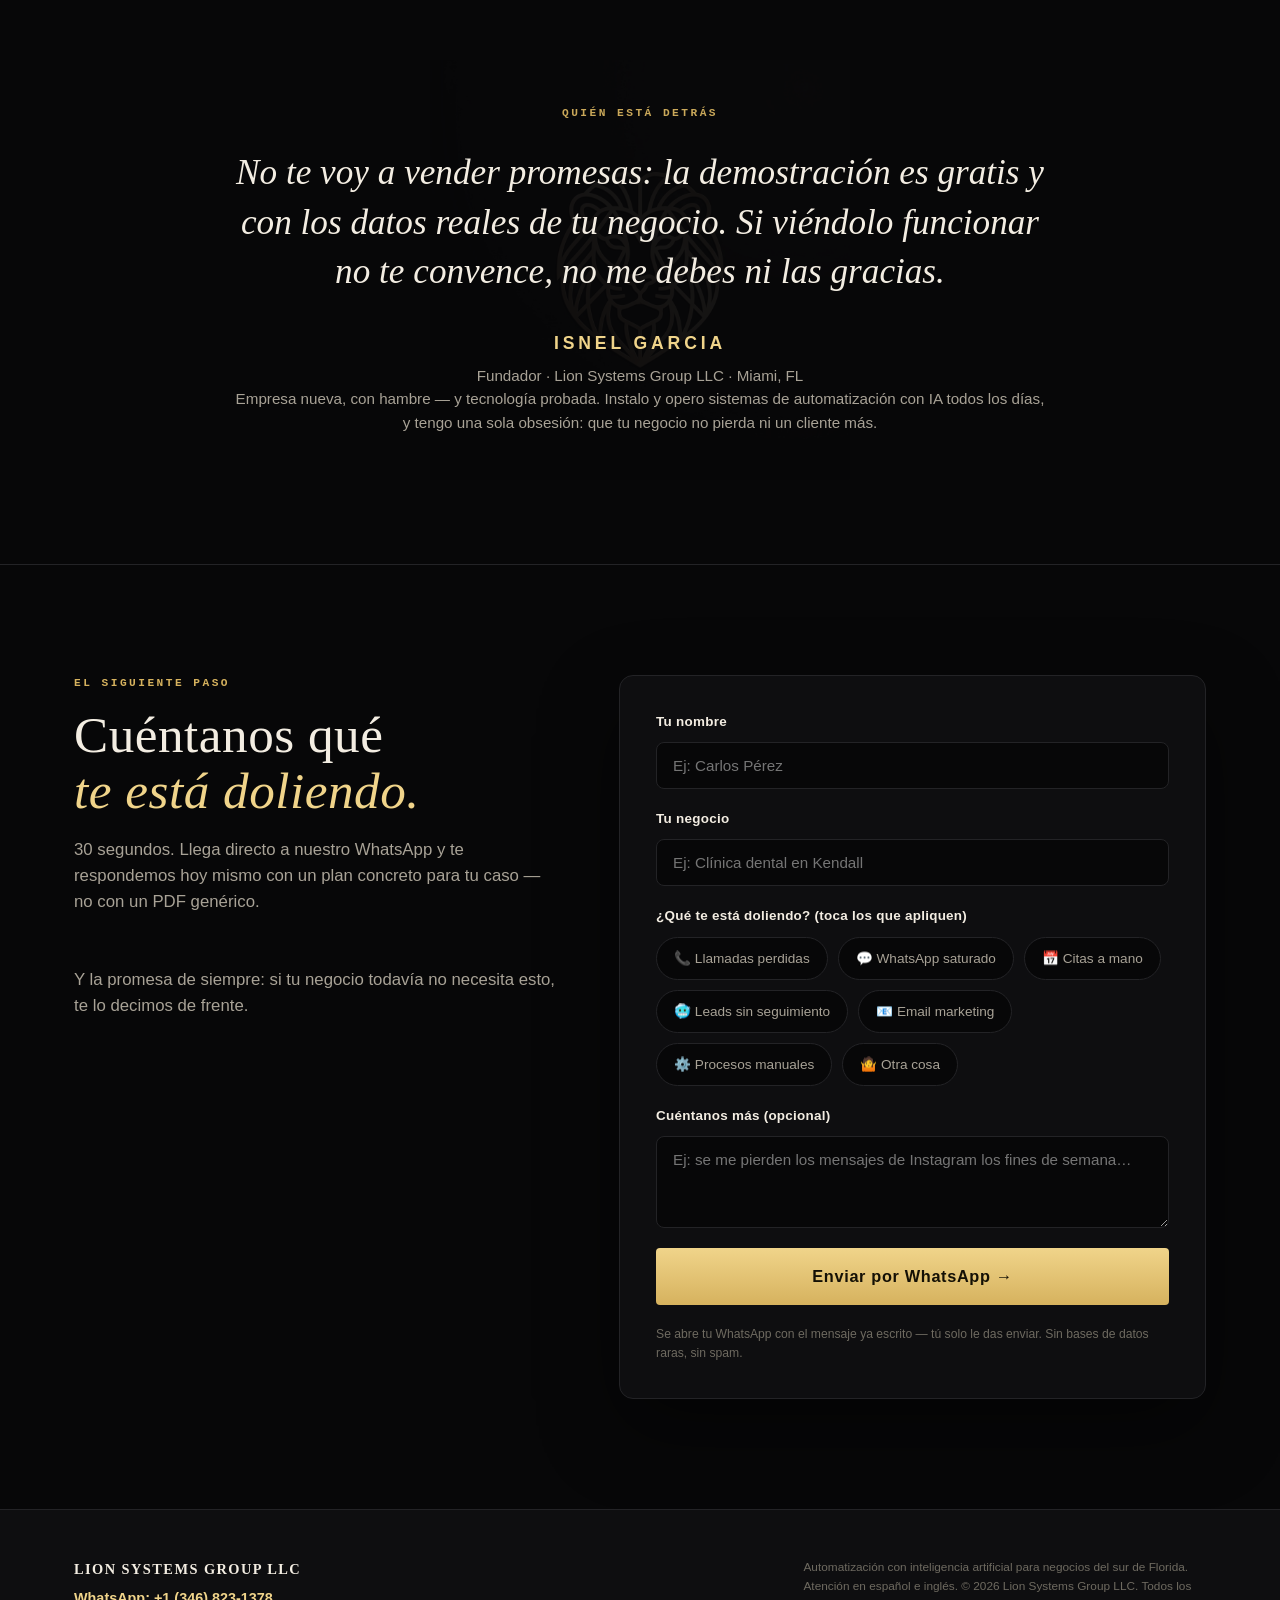
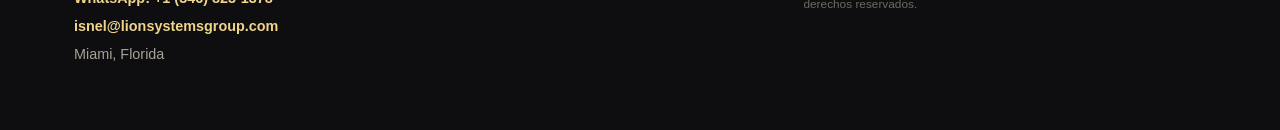
==== commit 1f50162b: "v4.2: conversación anclada abajo (sin huecos), panel más compacto, pie eliminado Co-Authored-By: Cla" ====
--- a/index.html
+++ b/index.html
@@ -204,7 +204,7 @@
   #lanza.oculto { opacity:0; pointer-events:none; transform:scale(.85); transition:.3s; }
   @media (max-width:520px){ #lanza .globo { display:none; } }
 
-  #chatbox { position:fixed; right:24px; bottom:24px; z-index:301; width:min(400px,calc(100vw - 32px)); height:min(576px,calc(100svh - 40px)); max-height:calc(100svh - 40px);
+  #chatbox { position:fixed; right:24px; bottom:24px; z-index:301; width:min(392px,calc(100vw - 28px)); height:min(544px,calc(100svh - 36px)); max-height:calc(100svh - 36px);
     background:linear-gradient(180deg,rgba(16,16,19,.97),rgba(8,8,9,.99)); backdrop-filter:blur(20px);
     border:1px solid rgba(214,178,94,.3); border-radius:18px; box-shadow:0 40px 110px rgba(0,0,0,.7), 0 0 0 1px rgba(214,178,94,.06), 0 0 90px rgba(214,178,94,.07);
     display:flex; flex-direction:column; overflow:hidden; opacity:0; transform:translateY(24px) scale(.97); pointer-events:none; transition:opacity .32s var(--ez,ease), transform .32s cubic-bezier(.2,.8,.3,1); }
@@ -217,7 +217,9 @@
   .cb-top small { color:#3ED598; font-size:.67rem; letter-spacing:.04em; }
   .cb-x { background:none; border:none; color:var(--sombra); font-size:1.5rem; cursor:pointer; line-height:1; padding:4px 6px; border-radius:6px; transition:color .15s; }
   .cb-x:hover { color:var(--oro2); }
-  .cb-msgs { flex:1 1 auto; min-height:0; overflow-y:auto; padding:18px 16px; display:flex; flex-direction:column; gap:11px; scrollbar-width:thin; scrollbar-color:rgba(214,178,94,.3) transparent; }
+  .cb-msgs { flex:1 1 auto; min-height:0; overflow-y:auto; padding:16px; display:flex; flex-direction:column; gap:10px; scrollbar-width:thin; scrollbar-color:rgba(214,178,94,.3) transparent; }
+  /* ancla la conversación abajo: sin huecos vacíos cuando hay pocos mensajes */
+  .cb-msgs::before { content:""; margin-top:auto; }
   .cb-msgs::-webkit-scrollbar { width:5px; }
   .cb-msgs::-webkit-scrollbar-thumb { background:rgba(214,178,94,.3); border-radius:4px; }
   .cb-b { max-width:88%; padding:11px 14px; border-radius:15px; font-size:.87rem; line-height:1.48; animation:entra .35s cubic-bezier(.2,.8,.3,1) both; word-break:break-word; }
@@ -234,12 +236,12 @@
   .cb-chips:not(:empty) { padding-bottom:12px; padding-top:2px; }
   .cb-chip { background:transparent; border:1px solid rgba(214,178,94,.3); color:var(--oro2); font-family:inherit; font-size:.78rem; line-height:1.2; padding:8px 13px; border-radius:999px; cursor:pointer; transition:all .18s; animation:entra .3s both; }
   .cb-chip:hover { background:rgba(214,178,94,.14); border-color:var(--oro2); transform:translateY(-1px); }
-  .cb-abajo { border-top:1px solid rgba(255,255,255,.06); padding:11px 12px; display:flex; gap:9px; align-items:center; flex:0 0 auto; background:rgba(7,7,8,.6); }
+  .cb-abajo { border-top:1px solid rgba(255,255,255,.06); padding:10px 12px 12px; display:flex; gap:9px; align-items:center; flex:0 0 auto; background:rgba(7,7,8,.6); }
   .cb-abajo input { flex:1; min-width:0; background:var(--negro); border:1px solid var(--linea); border-radius:999px; padding:11px 15px; color:var(--marfil); font-family:inherit; font-size:.87rem; }
   .cb-abajo input:focus { border-color:rgba(214,178,94,.5); outline:none; }
   .cb-enviar { width:38px; height:38px; border-radius:50%; border:none; background:linear-gradient(180deg,var(--oro2),var(--oro)); color:#161104; font-size:1rem; cursor:pointer; flex:none; transition:transform .15s; display:grid; place-items:center; }
   .cb-enviar:hover { transform:scale(1.07); }
-  .cb-pie { text-align:center; font-size:.58rem; color:var(--sombra); padding:0 0 9px; font-family:ui-monospace,Menlo,monospace; letter-spacing:.1em; flex:0 0 auto; }
+  .cb-pie { display:none; }
   .cb-cta { display:block; text-align:center; background:linear-gradient(180deg,var(--oro2),var(--oro)); color:#161104; font-weight:700; text-decoration:none; padding:13px; border-radius:10px; margin-top:4px; font-size:.9rem; animation:entra .35s both; }
 
   footer { border-top:1px solid var(--linea); padding:48px 0 64px; background:var(--panel); }
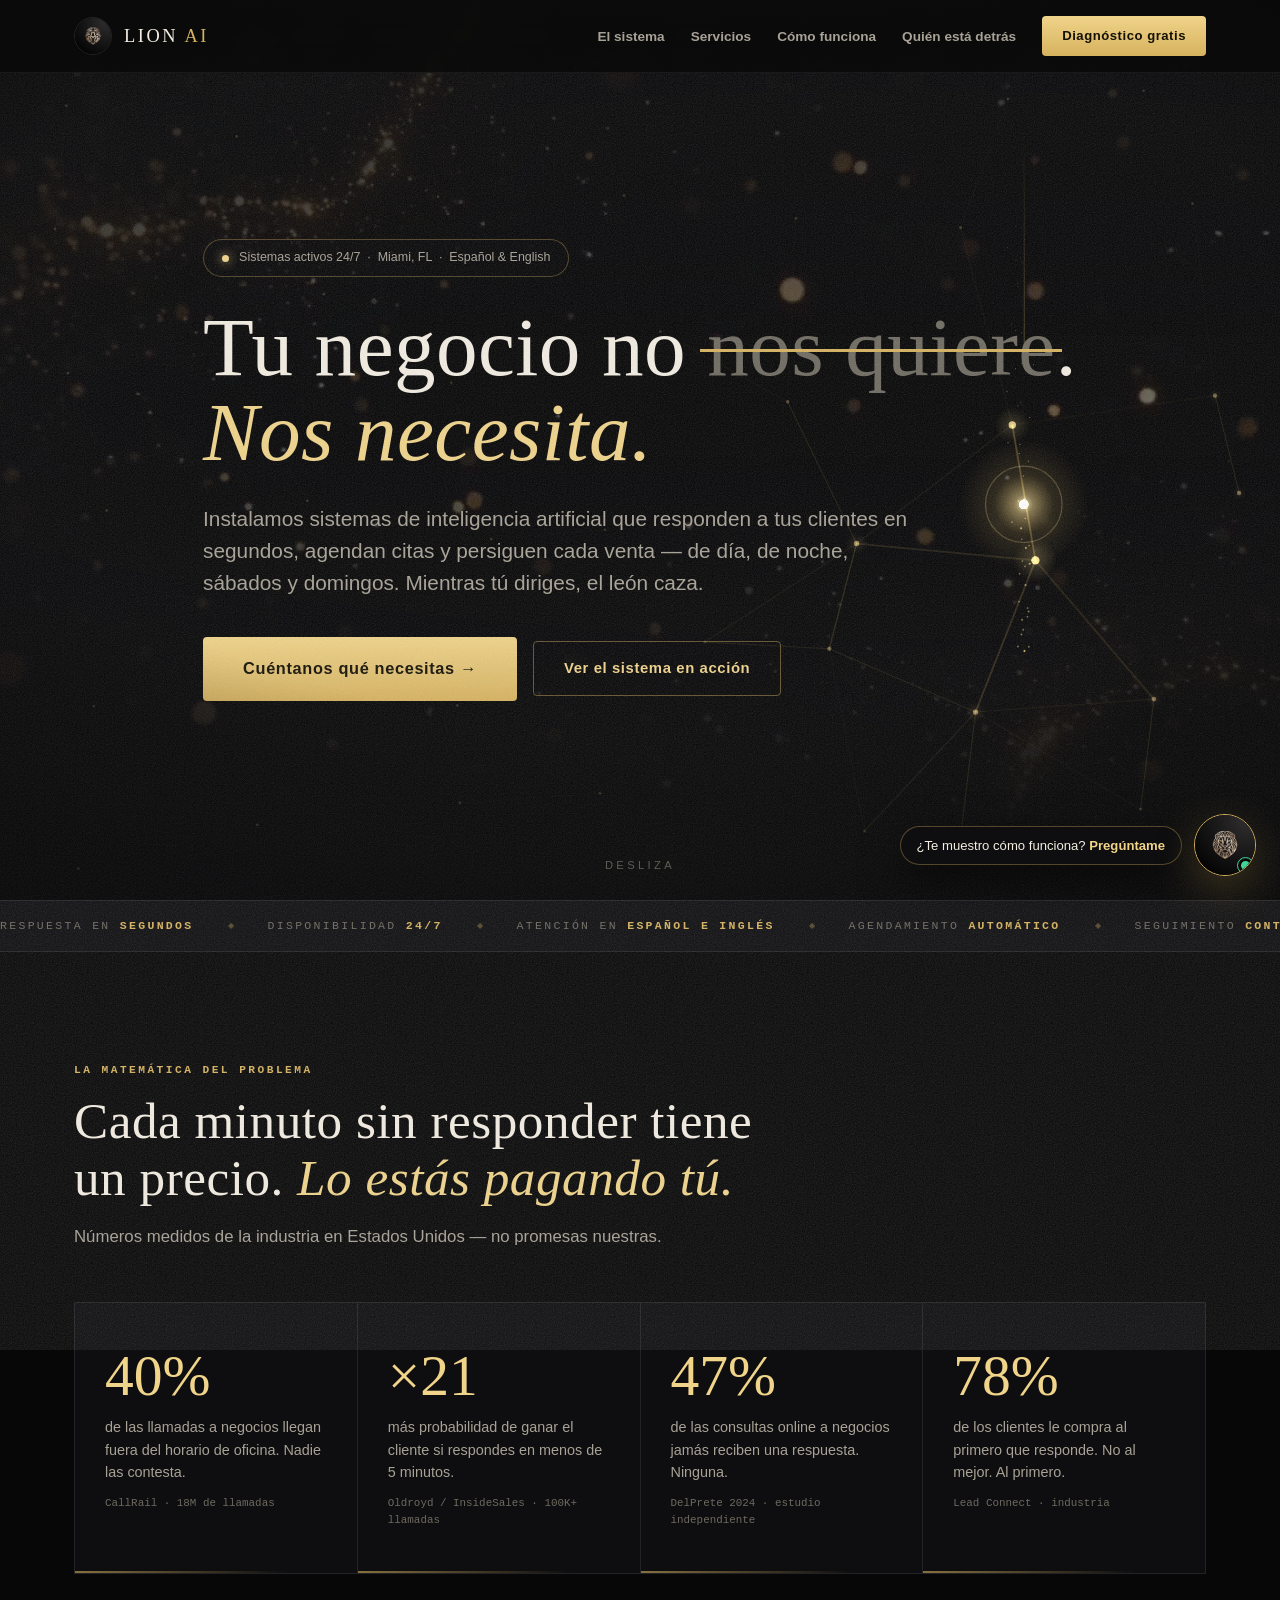
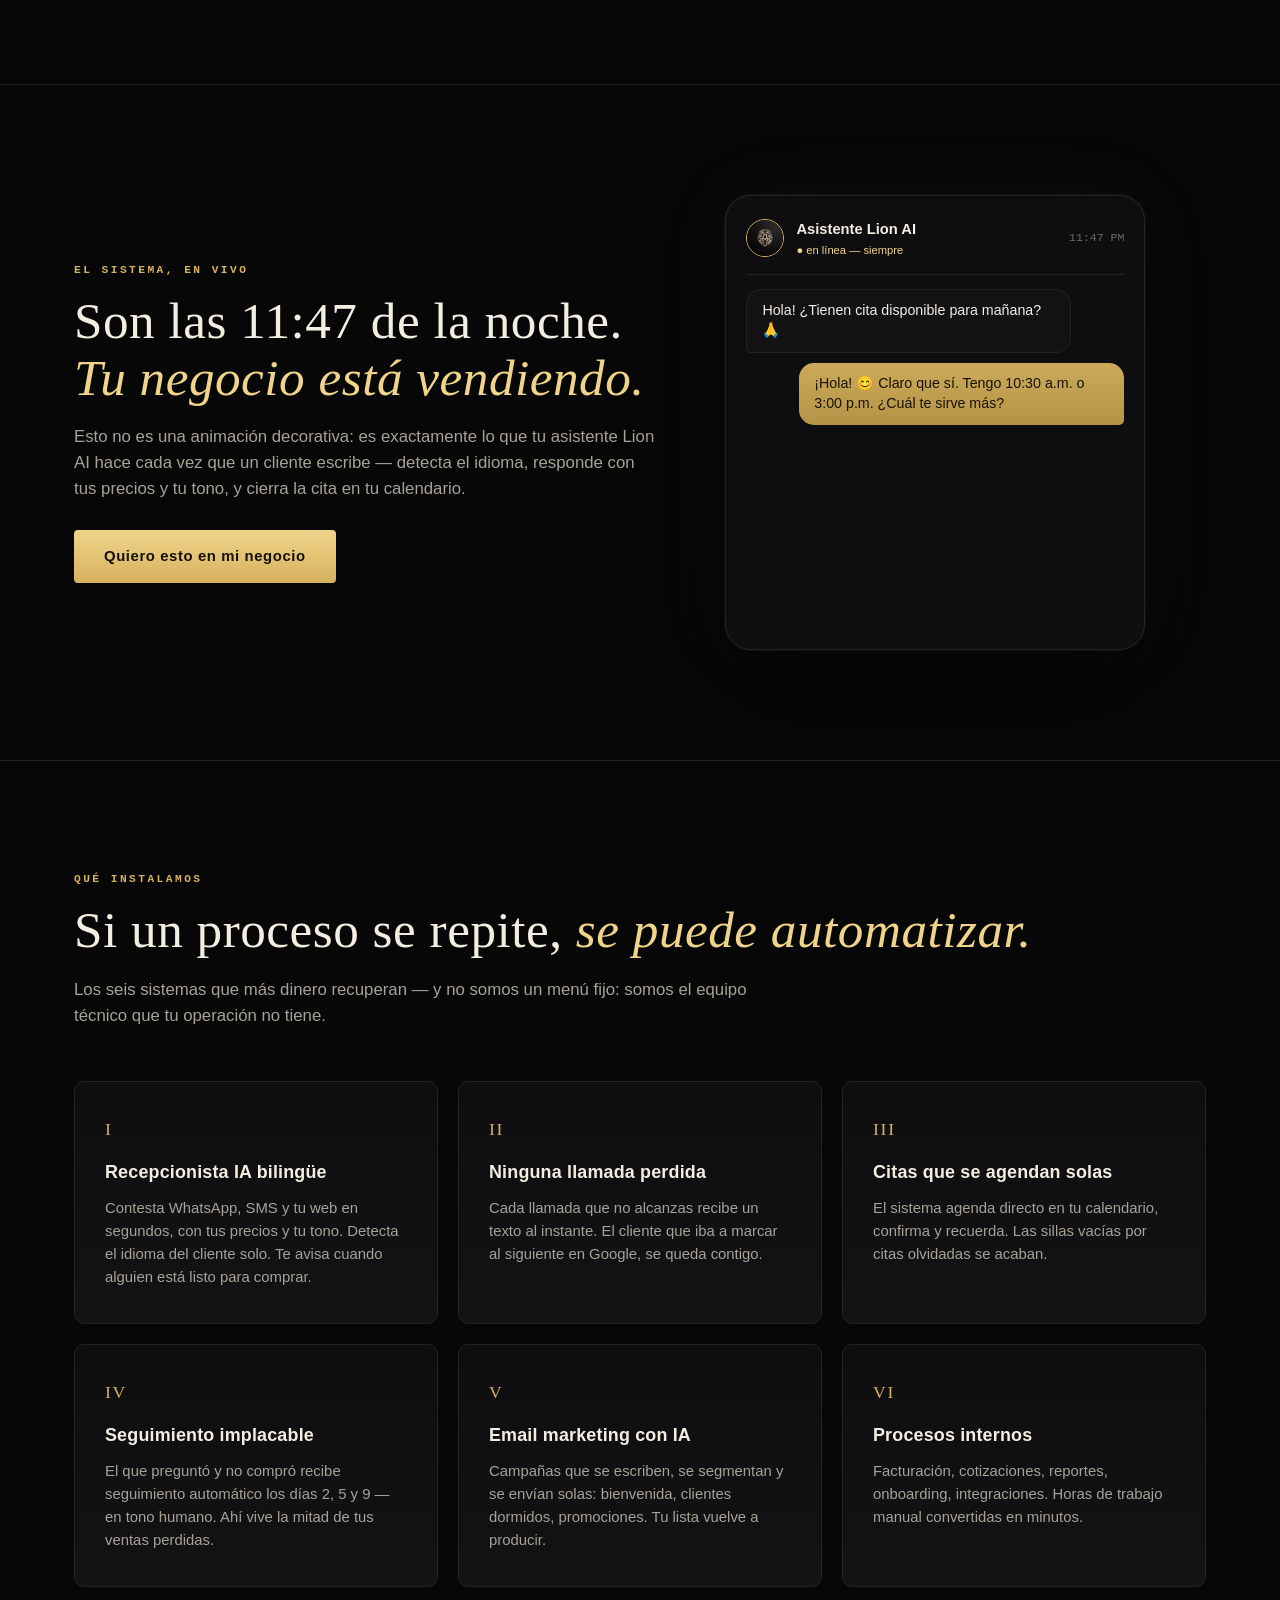
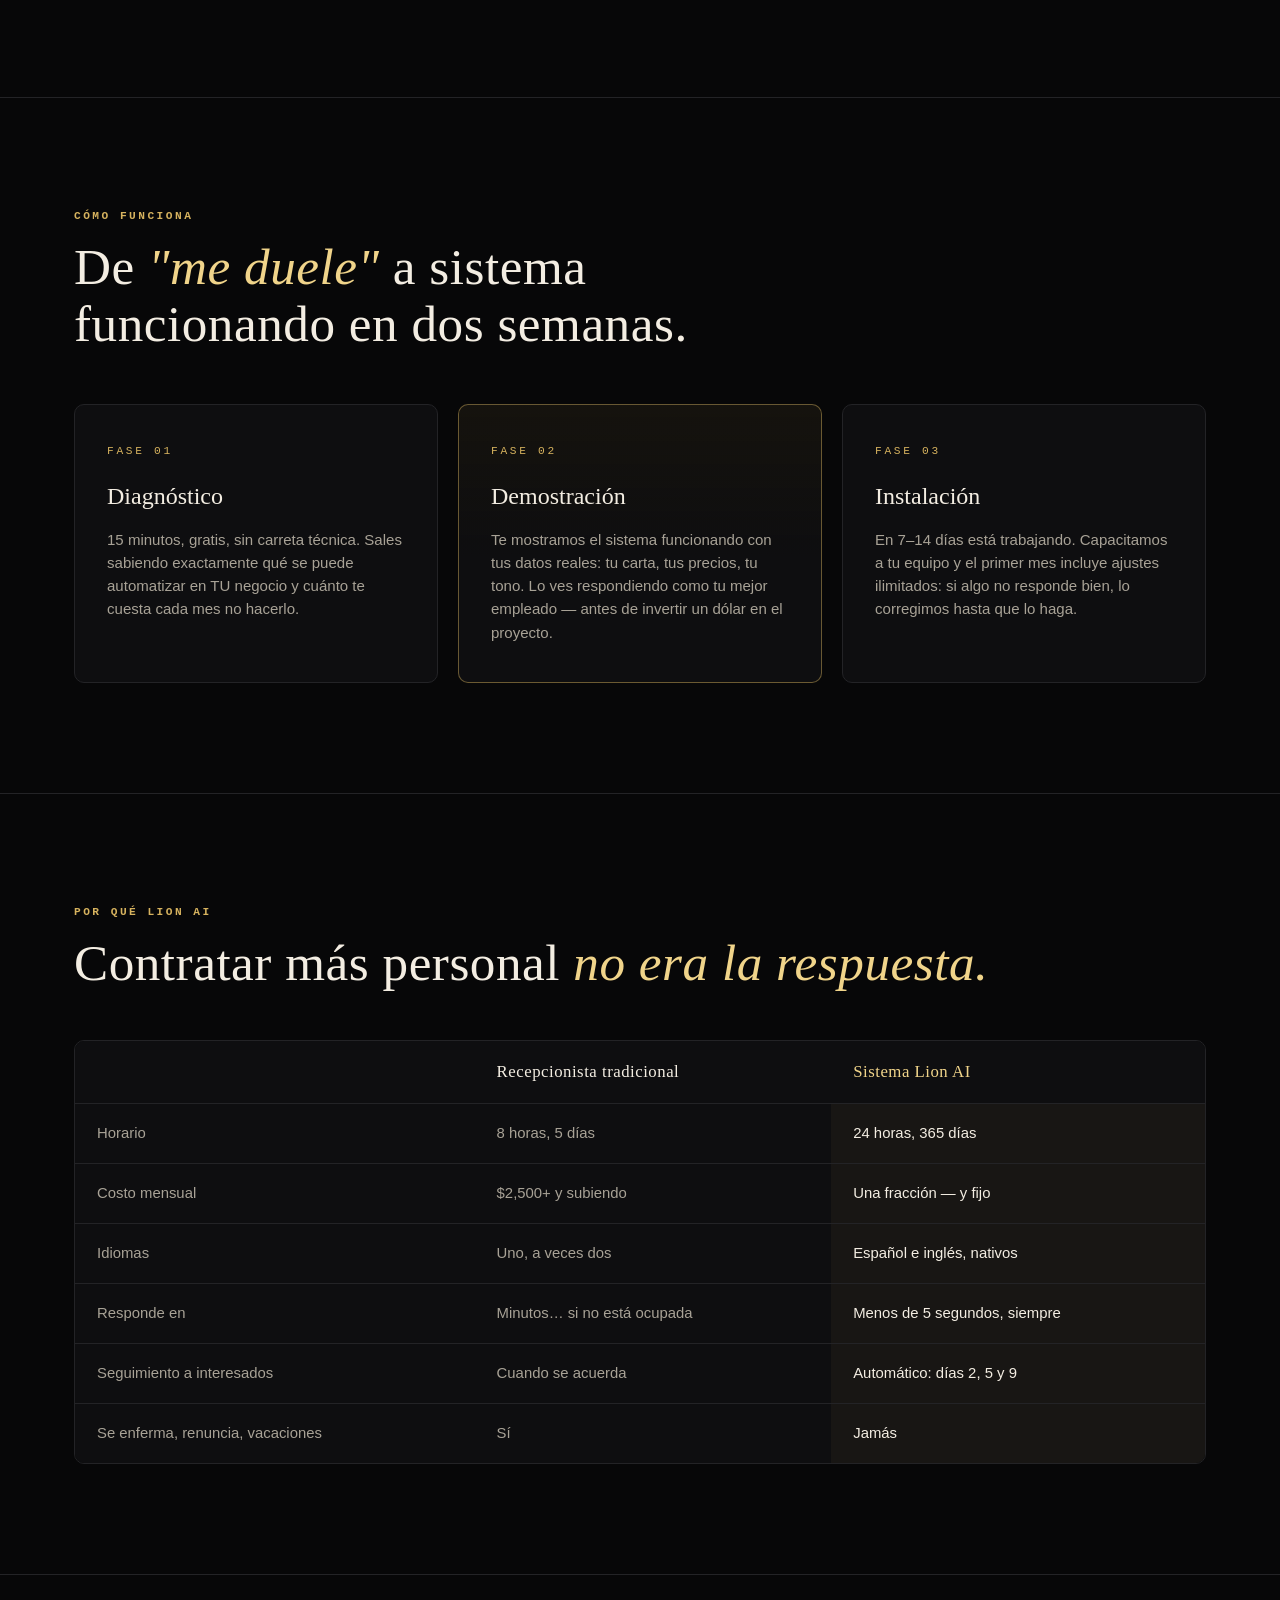
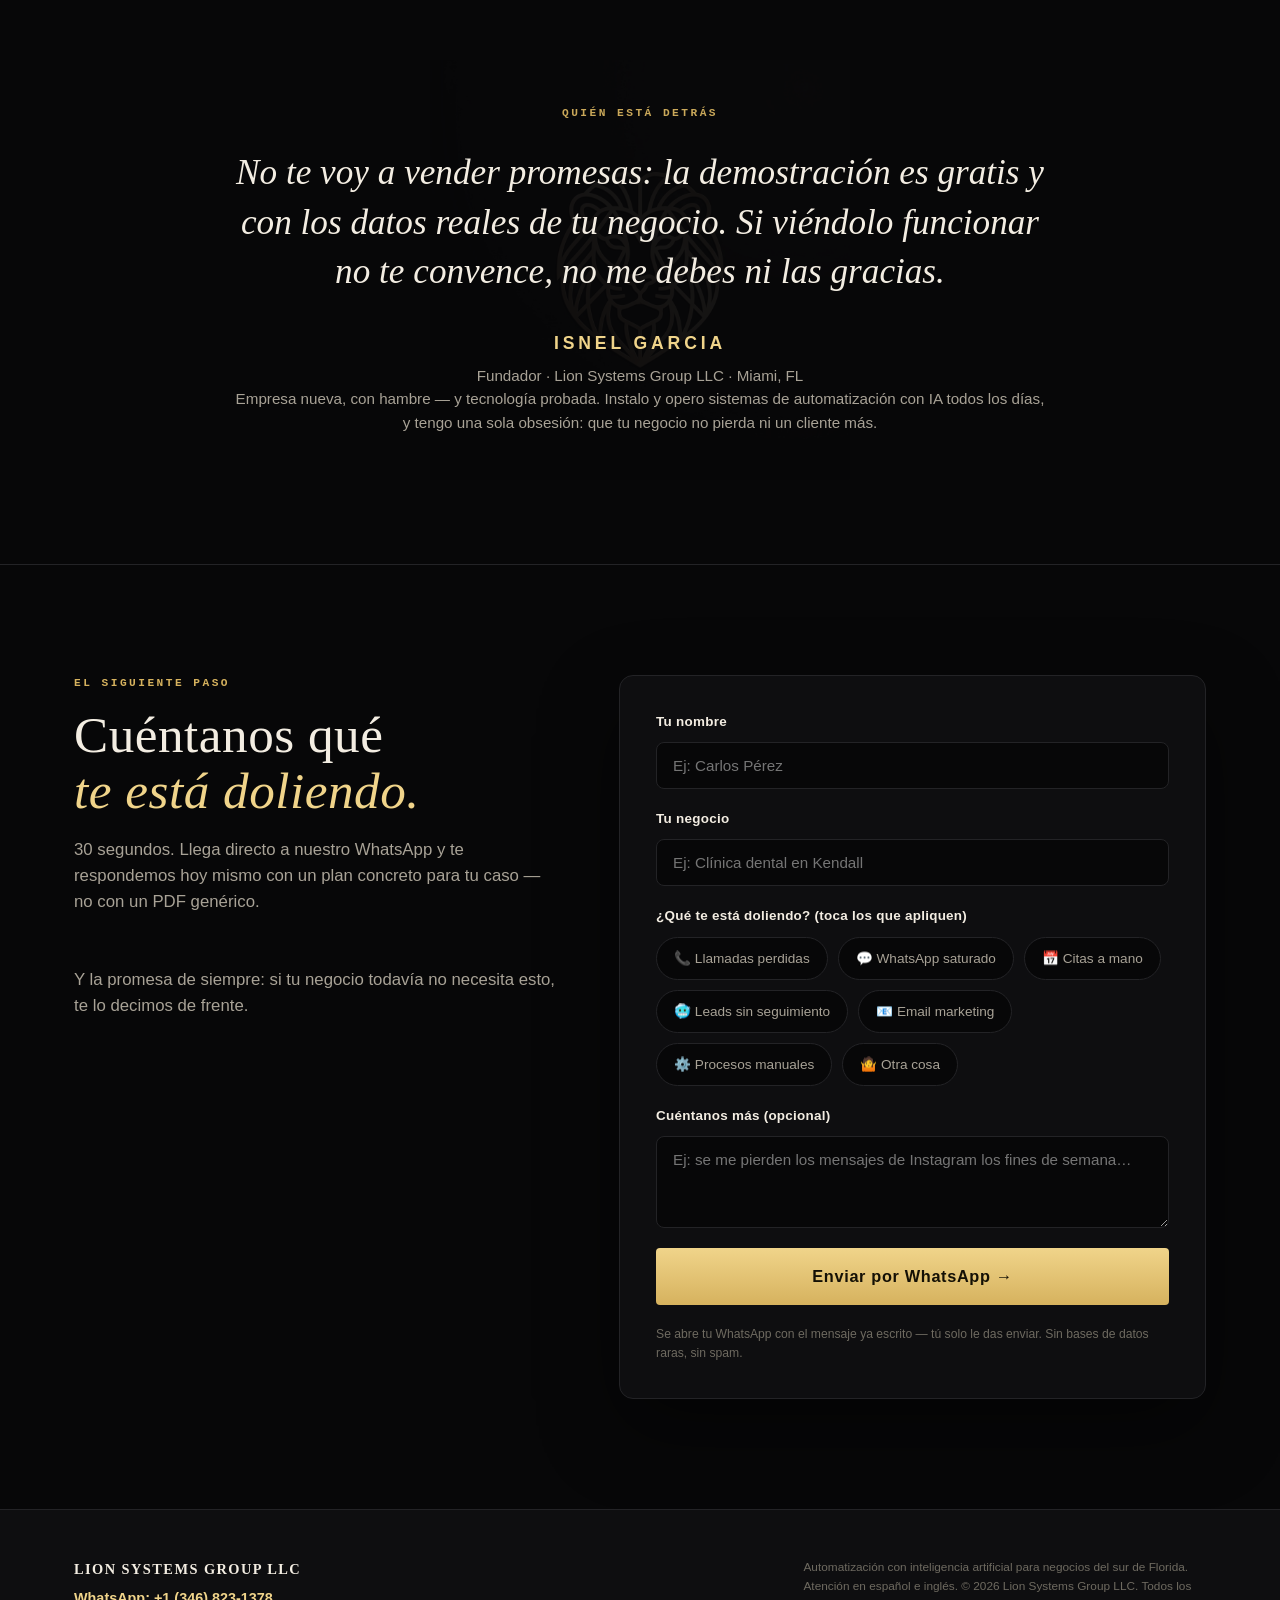
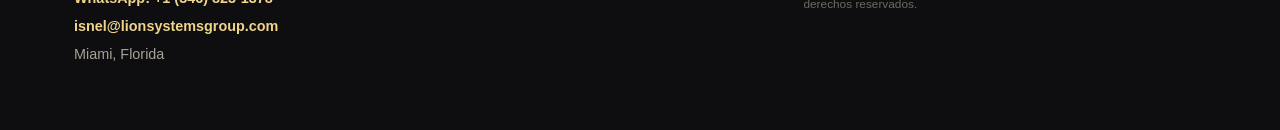
==== commit c643e76a: "v4.3: el panel del chat se ajusta a su contenido — adiós espacios negros arriba y abajo Co-Authored-" ====
--- a/index.html
+++ b/index.html
@@ -204,7 +204,8 @@
   #lanza.oculto { opacity:0; pointer-events:none; transform:scale(.85); transition:.3s; }
   @media (max-width:520px){ #lanza .globo { display:none; } }
 
-  #chatbox { position:fixed; right:24px; bottom:24px; z-index:301; width:min(392px,calc(100vw - 28px)); height:min(544px,calc(100svh - 36px)); max-height:calc(100svh - 36px);
+  #chatbox { position:fixed; right:24px; bottom:24px; z-index:301; width:min(392px,calc(100vw - 28px));
+    height:auto; max-height:min(560px,calc(100vh - 36px)); justify-content:flex-start;
     background:linear-gradient(180deg,rgba(16,16,19,.97),rgba(8,8,9,.99)); backdrop-filter:blur(20px);
     border:1px solid rgba(214,178,94,.3); border-radius:18px; box-shadow:0 40px 110px rgba(0,0,0,.7), 0 0 0 1px rgba(214,178,94,.06), 0 0 90px rgba(214,178,94,.07);
     display:flex; flex-direction:column; overflow:hidden; opacity:0; transform:translateY(24px) scale(.97); pointer-events:none; transition:opacity .32s var(--ez,ease), transform .32s cubic-bezier(.2,.8,.3,1); }
@@ -217,9 +218,8 @@
   .cb-top small { color:#3ED598; font-size:.67rem; letter-spacing:.04em; }
   .cb-x { background:none; border:none; color:var(--sombra); font-size:1.5rem; cursor:pointer; line-height:1; padding:4px 6px; border-radius:6px; transition:color .15s; }
   .cb-x:hover { color:var(--oro2); }
-  .cb-msgs { flex:1 1 auto; min-height:0; overflow-y:auto; padding:16px; display:flex; flex-direction:column; gap:10px; scrollbar-width:thin; scrollbar-color:rgba(214,178,94,.3) transparent; }
-  /* ancla la conversación abajo: sin huecos vacíos cuando hay pocos mensajes */
-  .cb-msgs::before { content:""; margin-top:auto; }
+  /* crece con la conversación; al llegar al tope del panel, hace scroll interno */
+  .cb-msgs { flex:0 1 auto; min-height:0; overflow-y:auto; padding:16px; display:flex; flex-direction:column; gap:10px; scrollbar-width:thin; scrollbar-color:rgba(214,178,94,.3) transparent; }
   .cb-msgs::-webkit-scrollbar { width:5px; }
   .cb-msgs::-webkit-scrollbar-thumb { background:rgba(214,178,94,.3); border-radius:4px; }
   .cb-b { max-width:88%; padding:11px 14px; border-radius:15px; font-size:.87rem; line-height:1.48; animation:entra .35s cubic-bezier(.2,.8,.3,1) both; word-break:break-word; }
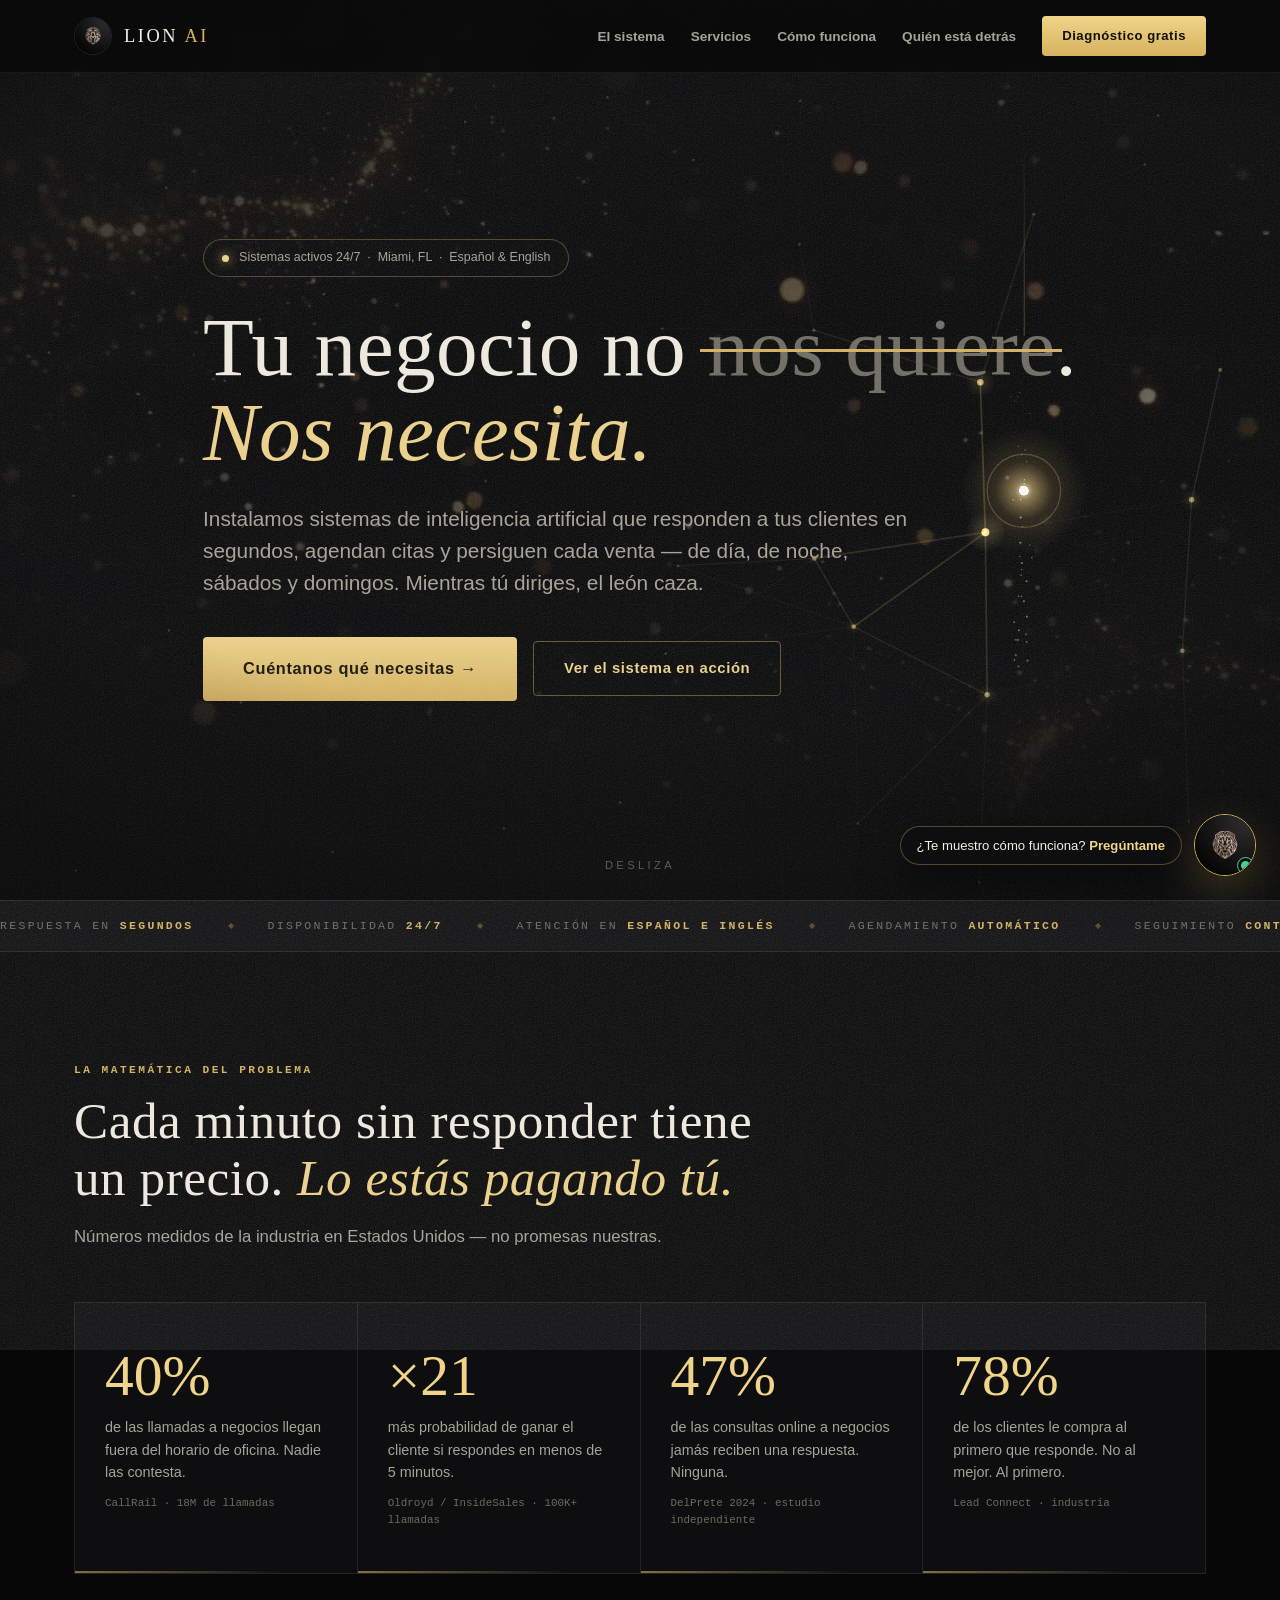
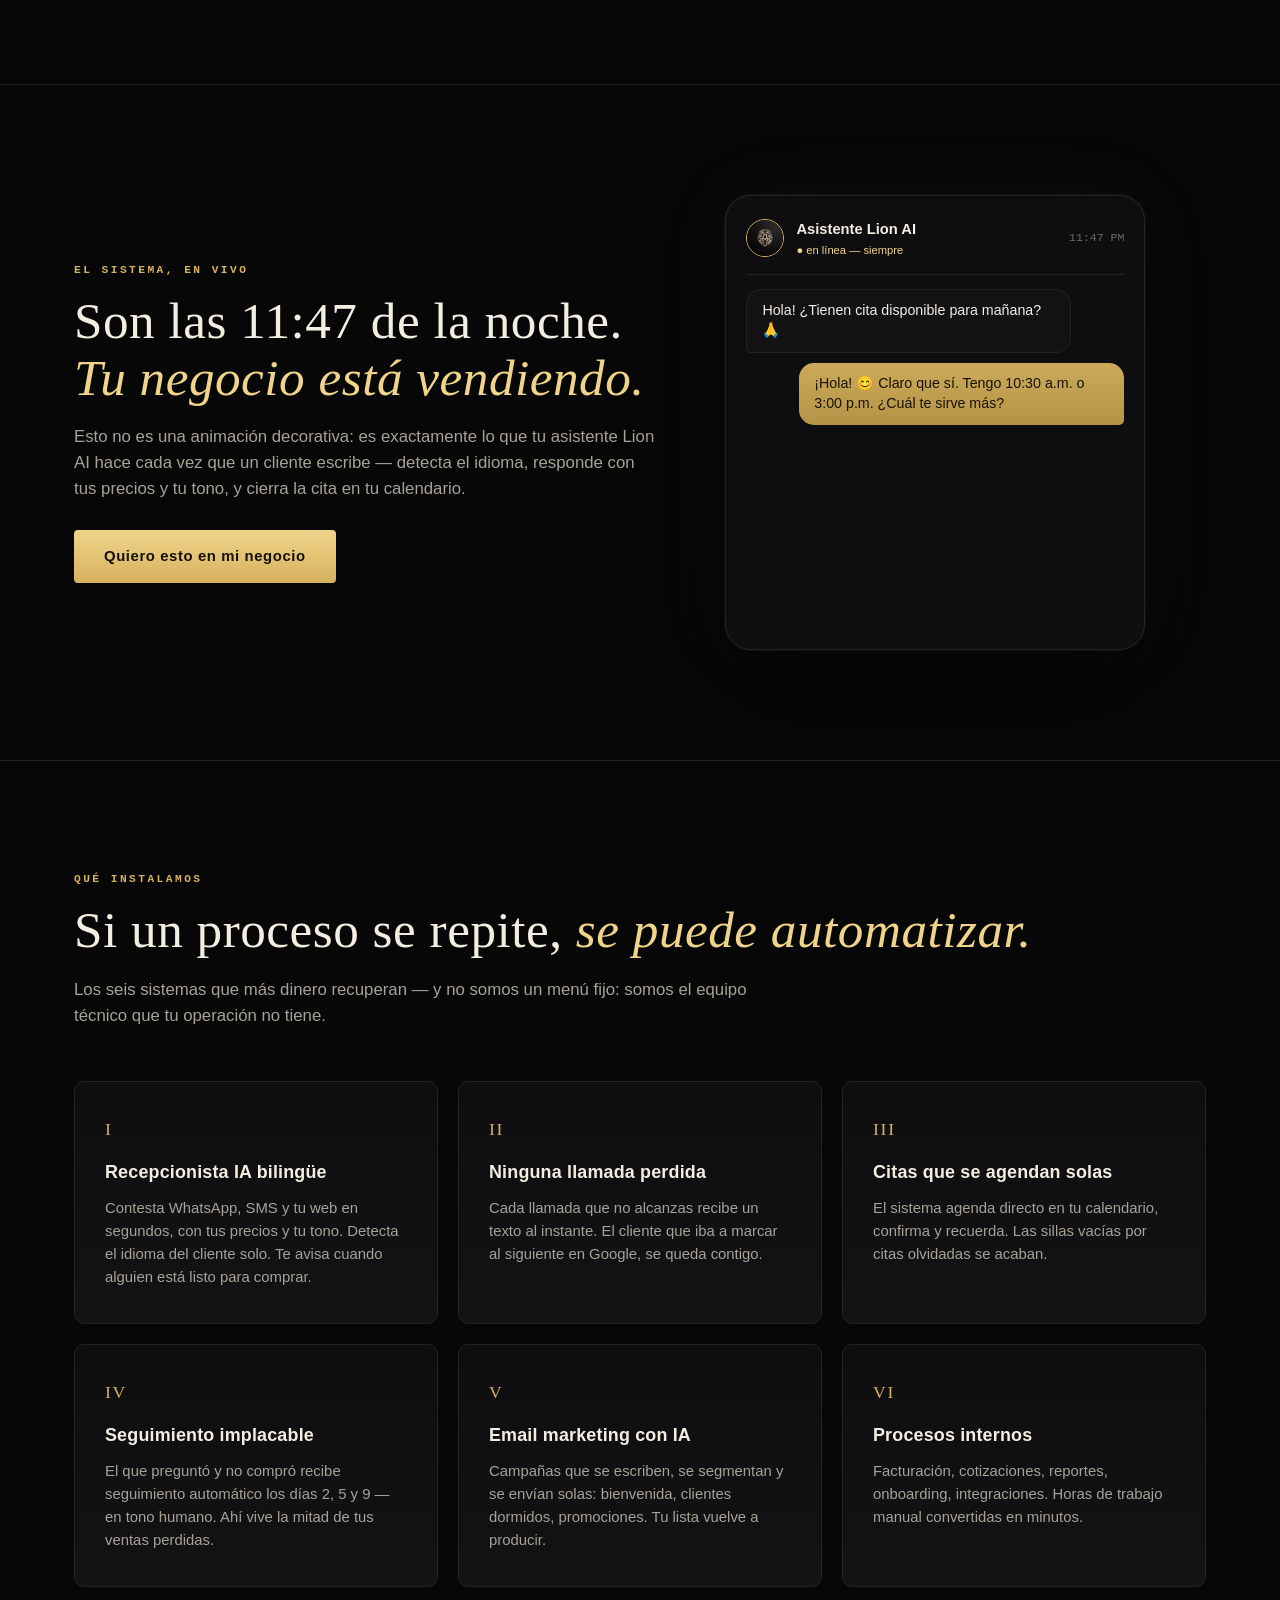
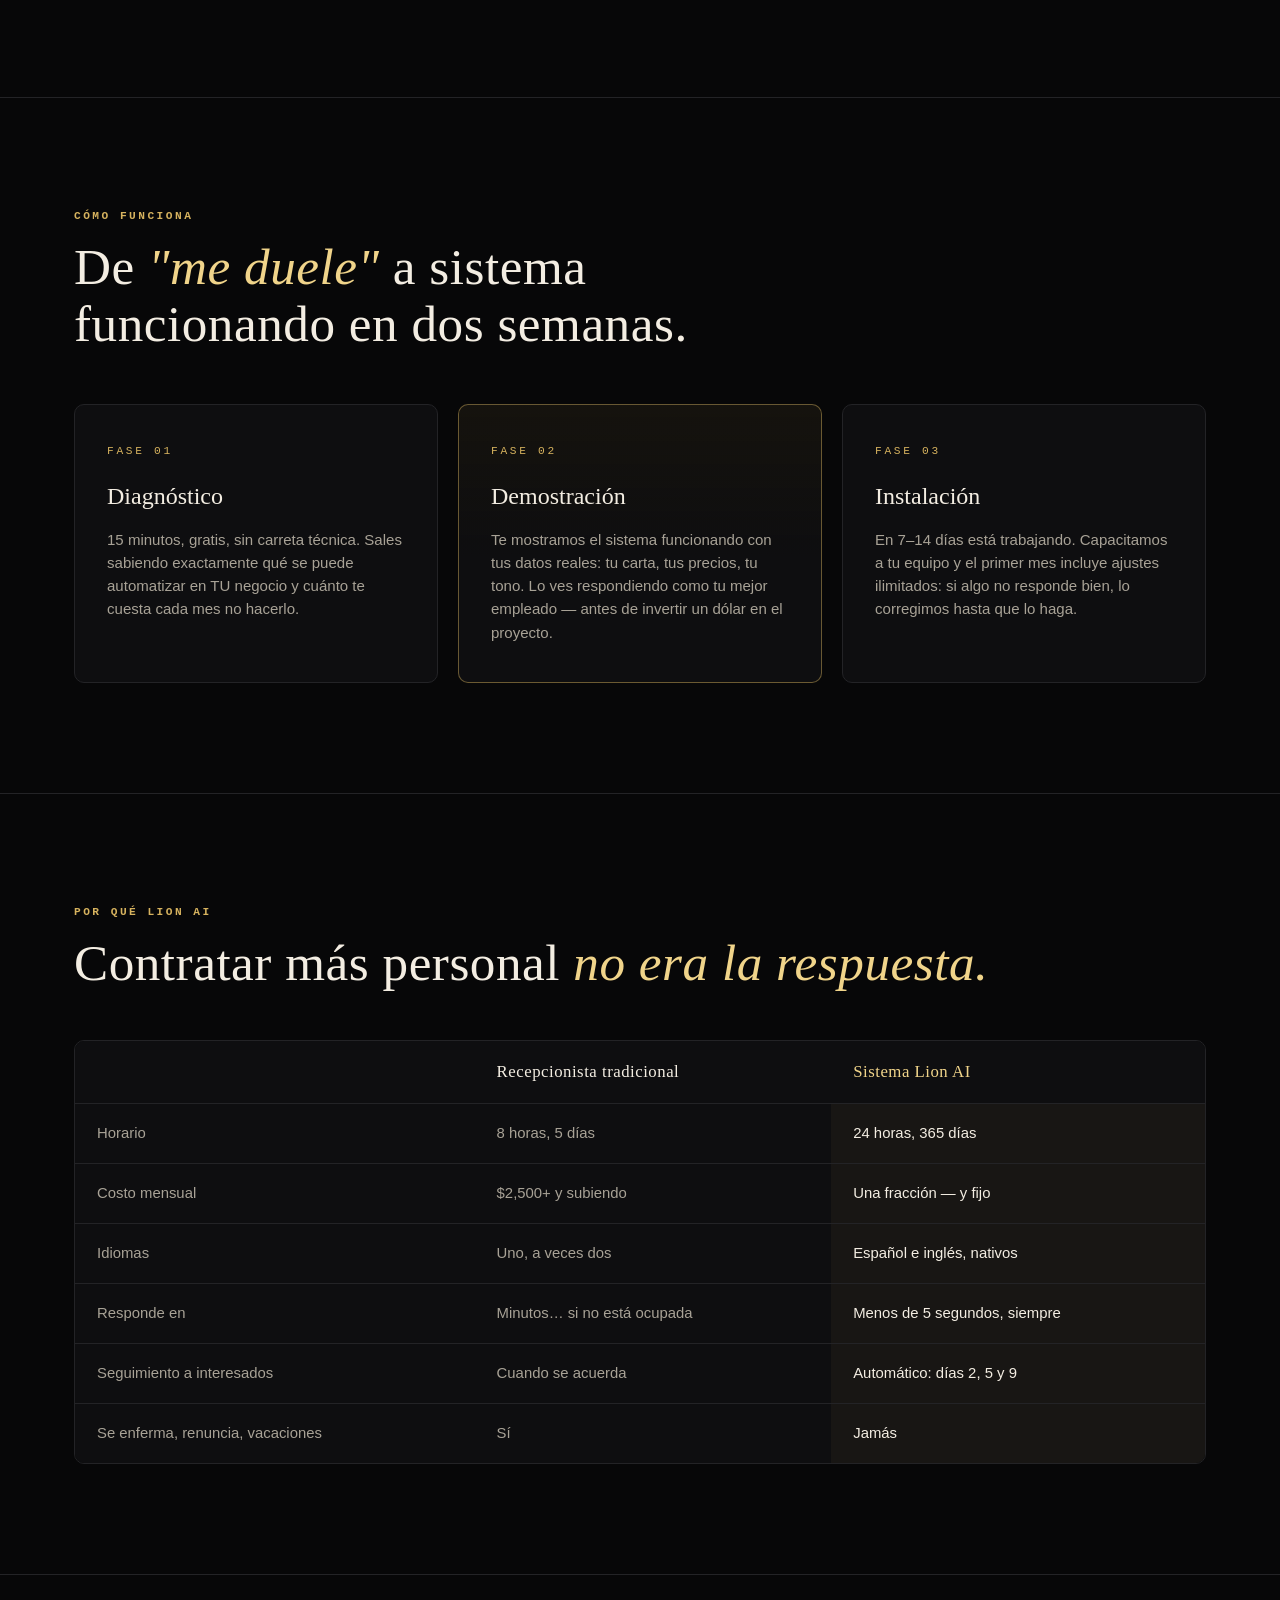
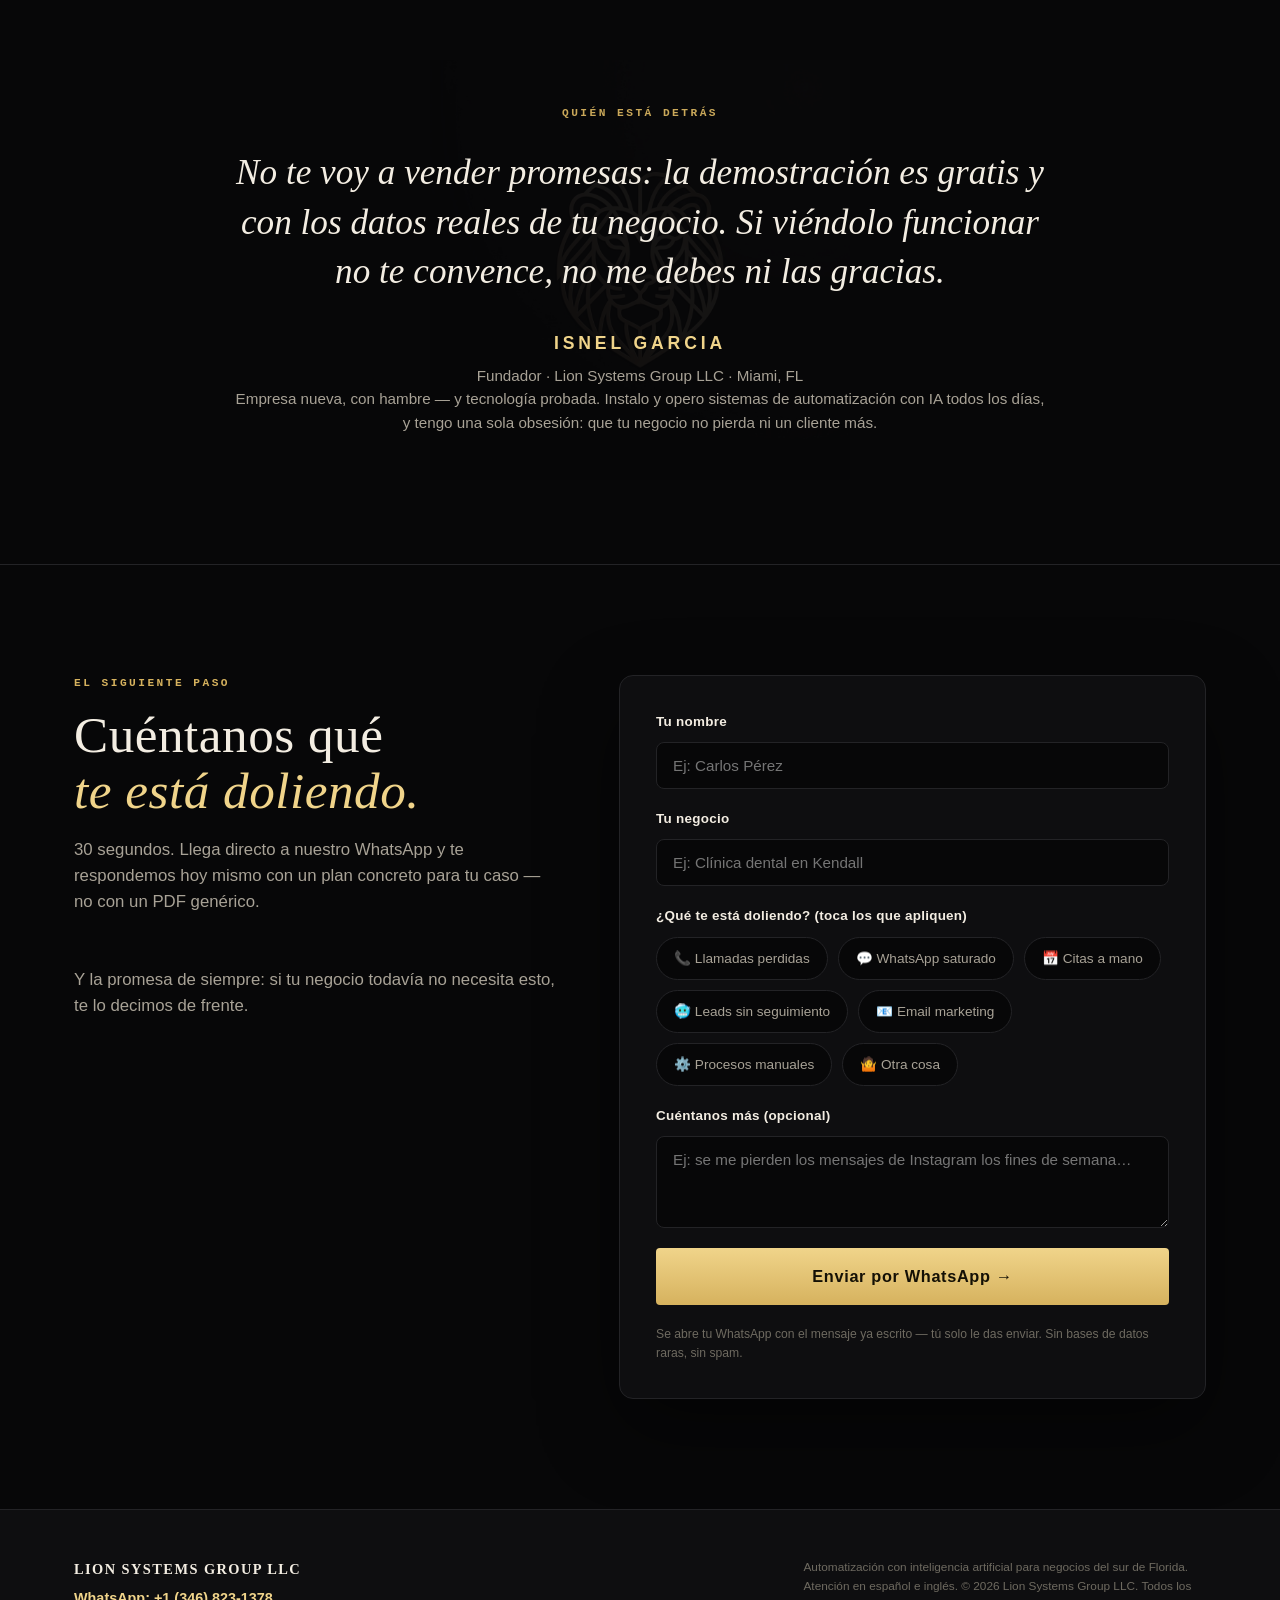
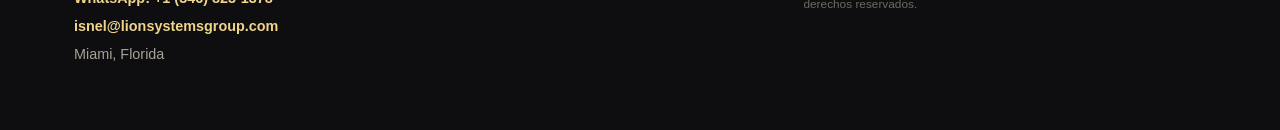
==== commit 4db10dce: "v4.4: el chatbox heredaba el padding de 110px de section — anulado, adiós franjas negras Co-Authored" ====
--- a/index.html
+++ b/index.html
@@ -205,6 +205,7 @@
   @media (max-width:520px){ #lanza .globo { display:none; } }
 
   #chatbox { position:fixed; right:24px; bottom:24px; z-index:301; width:min(392px,calc(100vw - 28px));
+    padding:0; margin:0; border-top:none;   /* anula la regla global de section */
     height:auto; max-height:min(560px,calc(100vh - 36px)); justify-content:flex-start;
     background:linear-gradient(180deg,rgba(16,16,19,.97),rgba(8,8,9,.99)); backdrop-filter:blur(20px);
     border:1px solid rgba(214,178,94,.3); border-radius:18px; box-shadow:0 40px 110px rgba(0,0,0,.7), 0 0 0 1px rgba(214,178,94,.06), 0 0 90px rgba(214,178,94,.07);
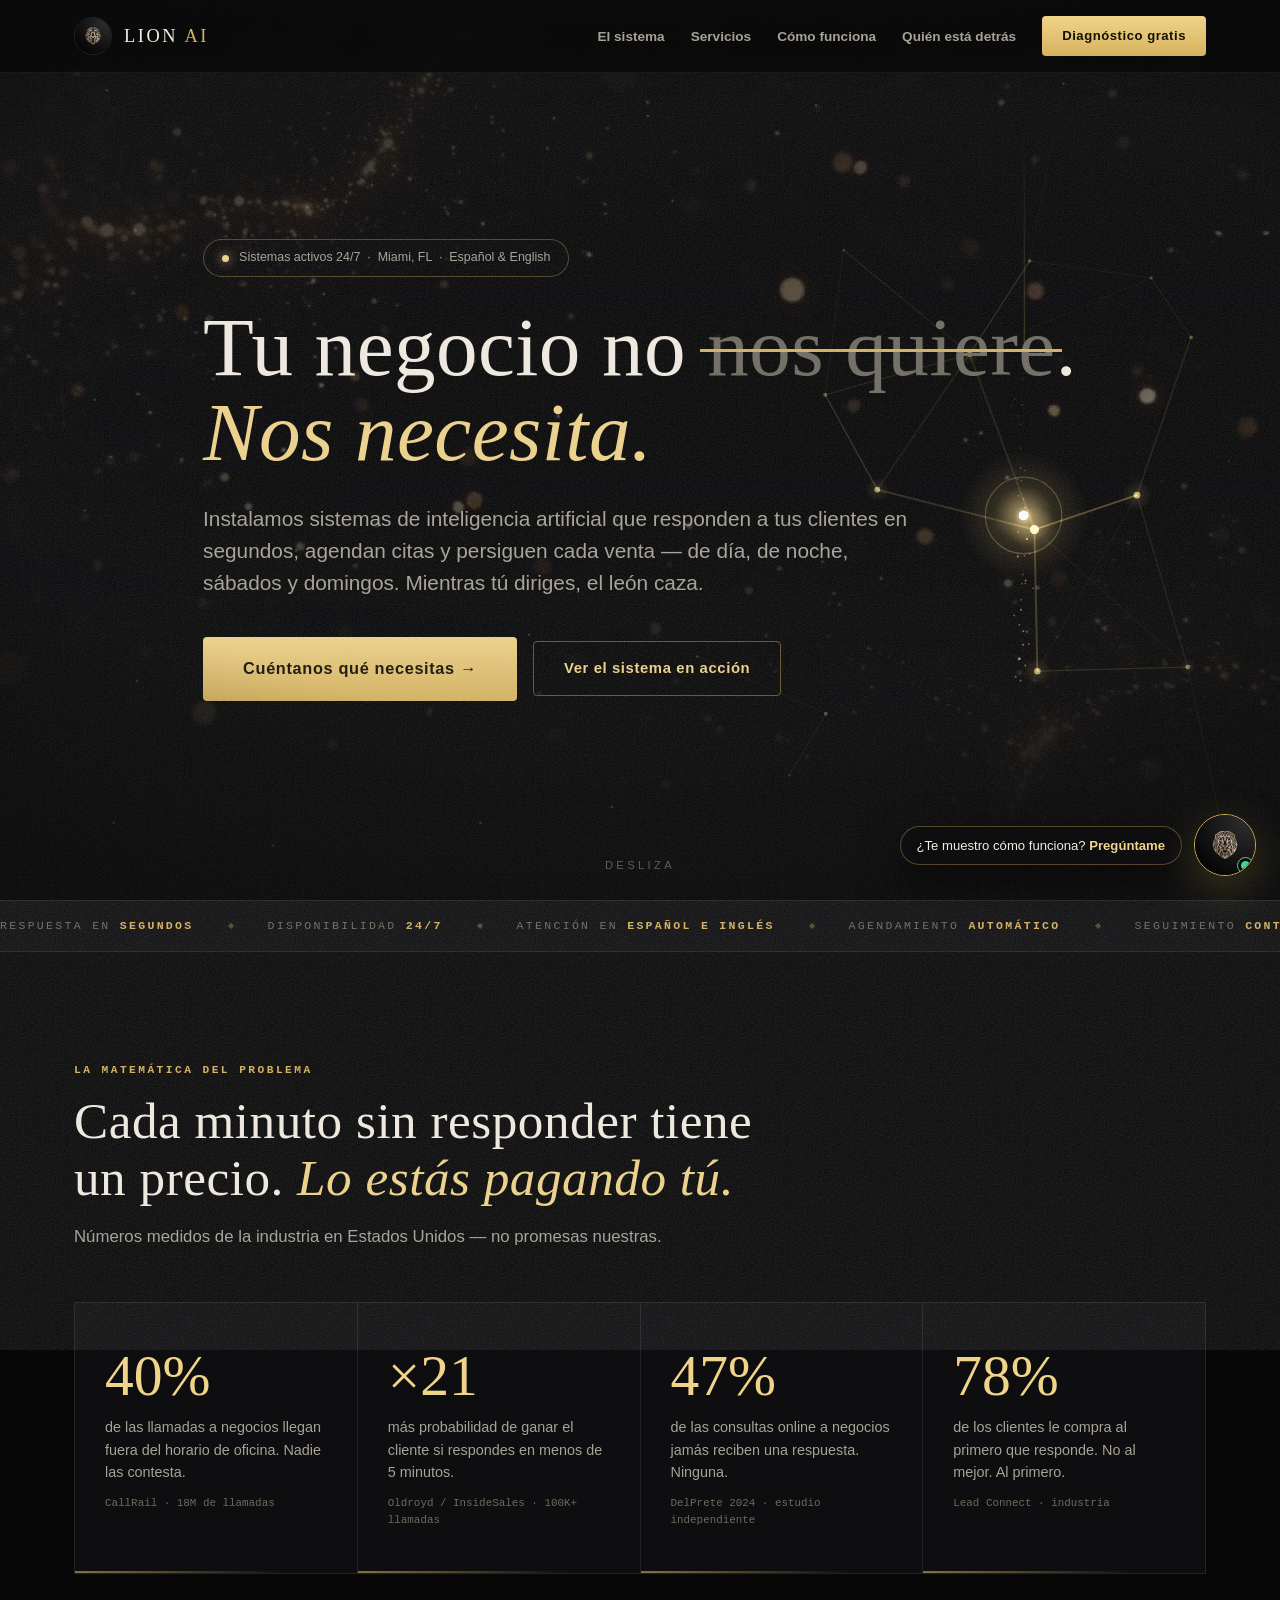
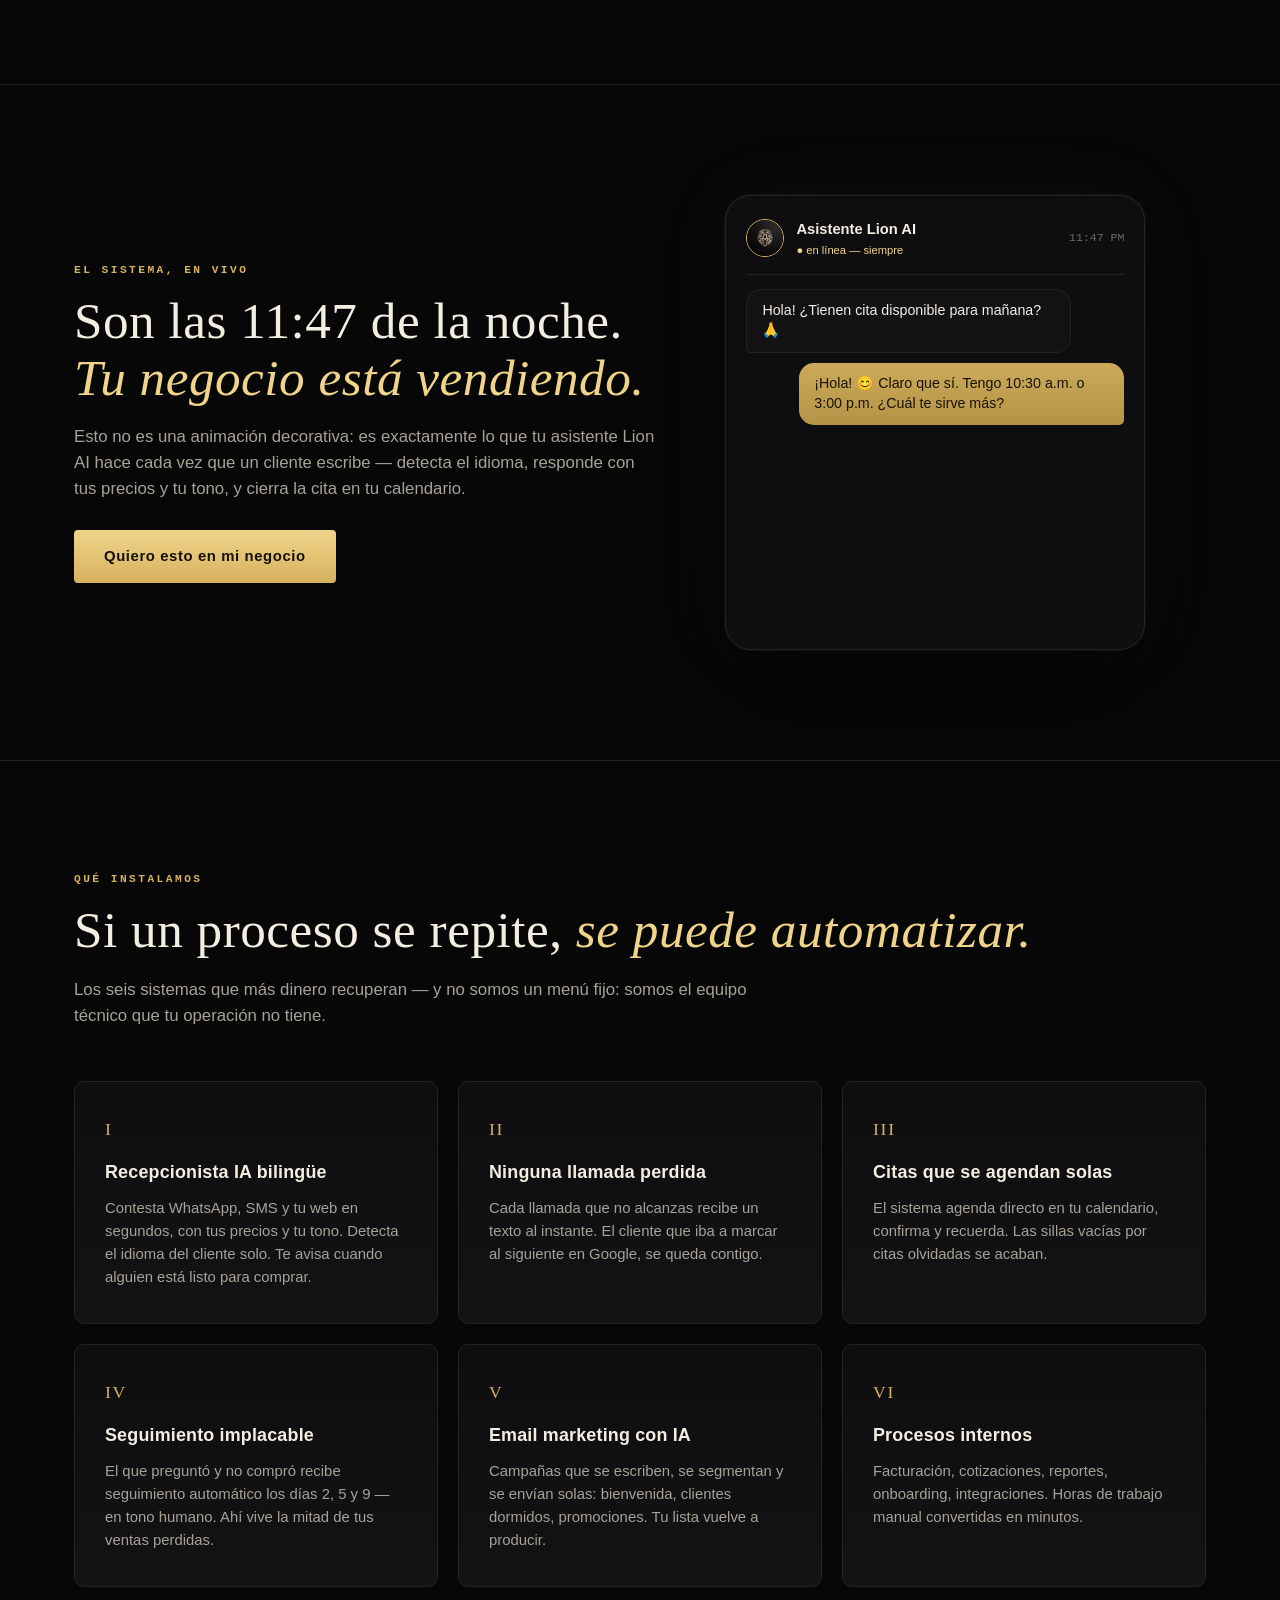
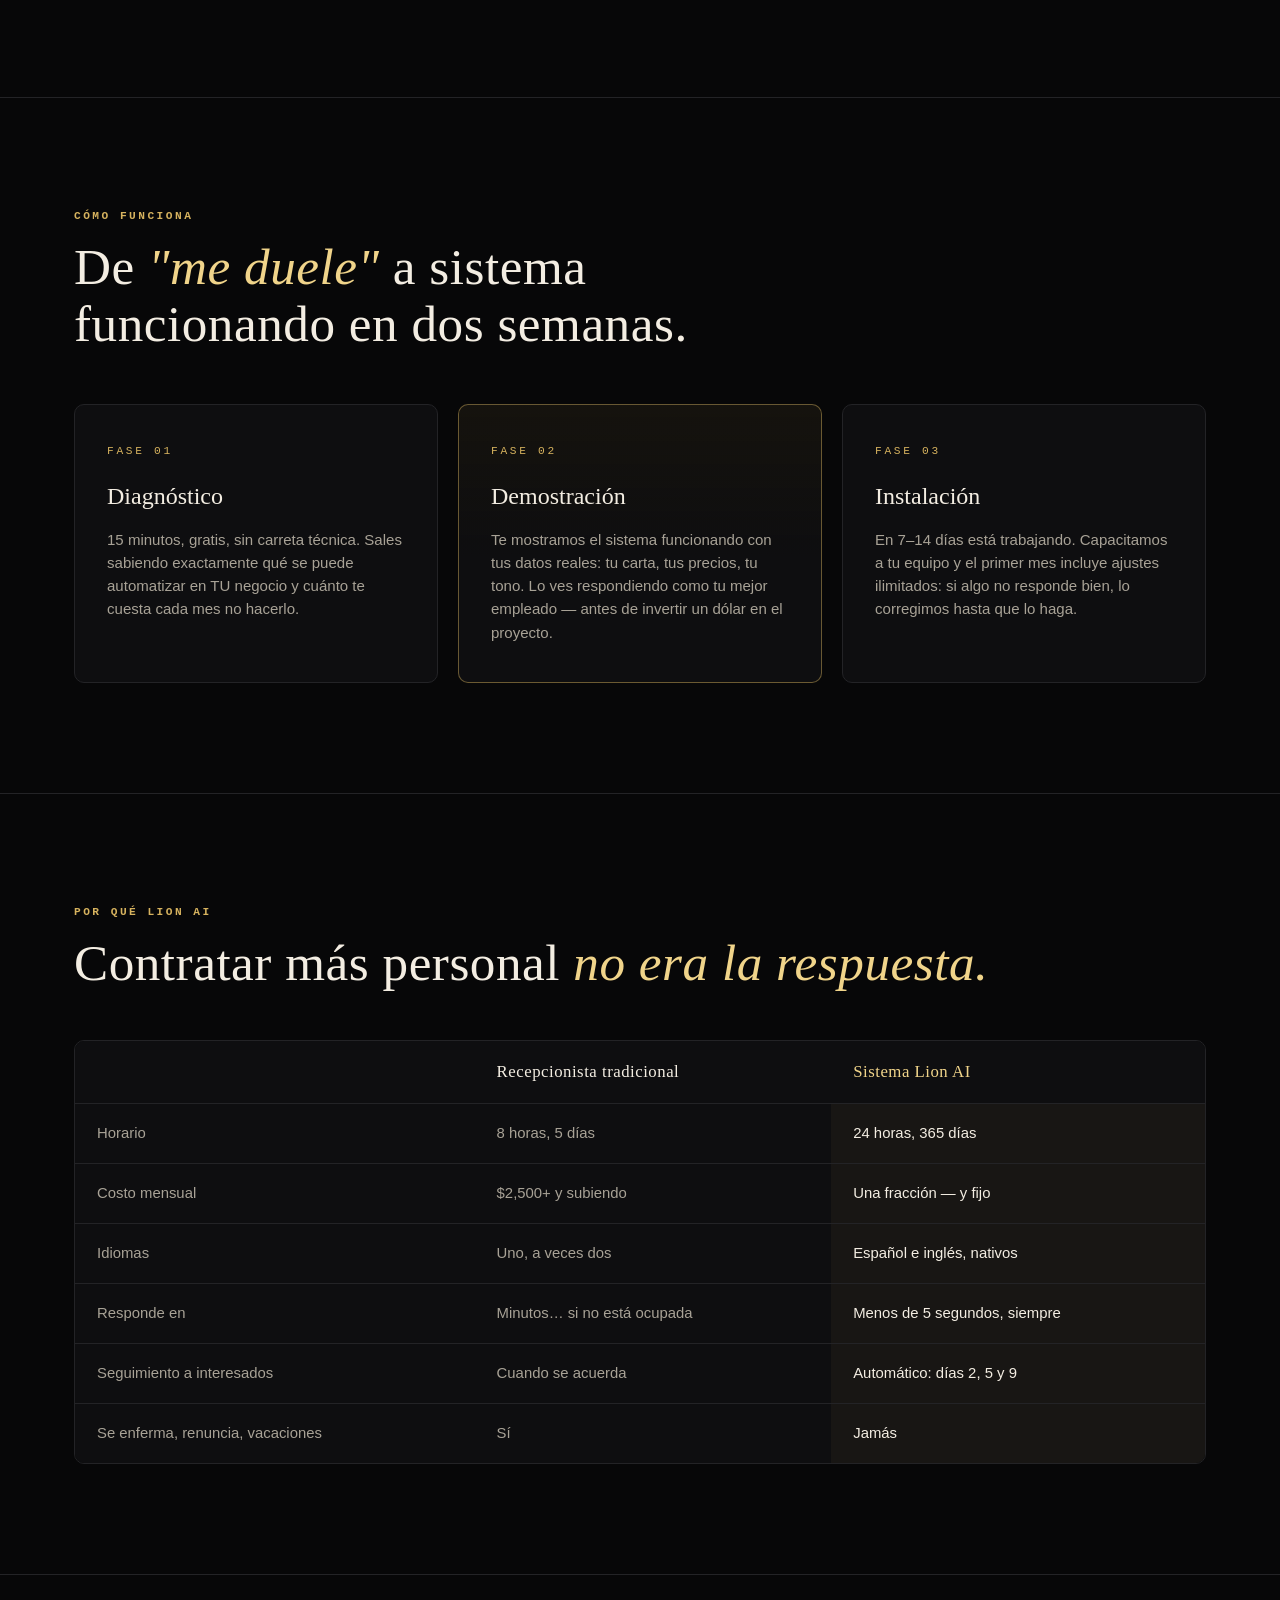
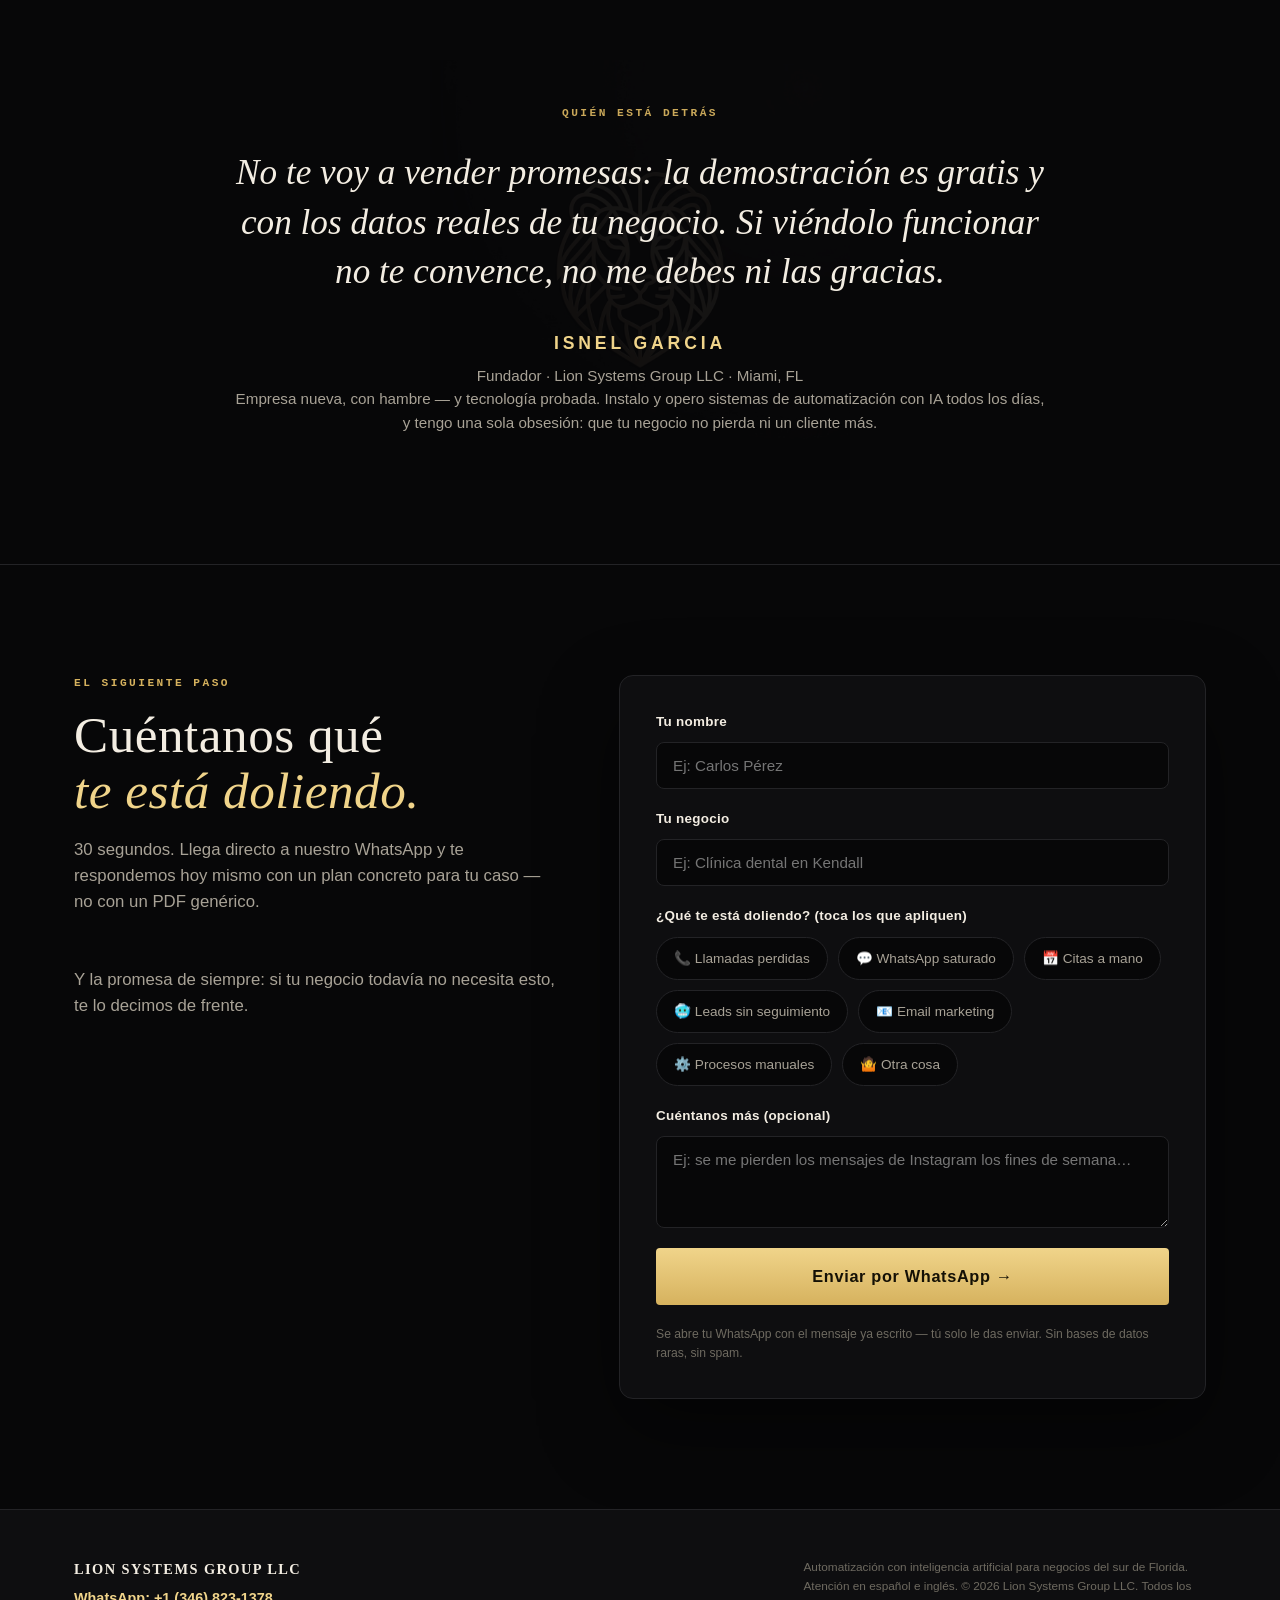
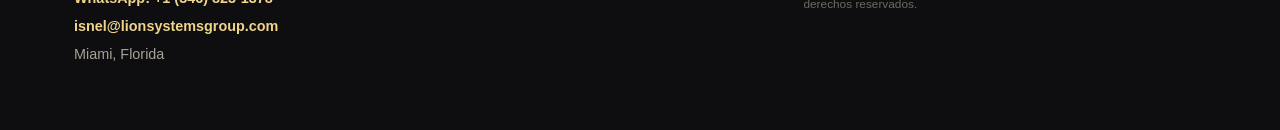
==== commit 3eada88d: "v4.5: el chatbot ahora califica (volumen, rol de decisión, urgencia) con puntaje y descarta educadam" ====
--- a/index.html
+++ b/index.html
@@ -572,7 +572,8 @@
   var form = document.getElementById('cb-form'), input = document.getElementById('cb-input');
   if (!lanza || !caja) return;
 
-  var L = { rubro:'', dolor:'', nombre:'', contacto:'', negocio:'', notas:[] };
+  var L = { rubro:'', dolor:'', nombre:'', contacto:'', negocio:'', notas:[],
+            rol:'', volumen:'', urgencia:'', score:0, nivel:'' };
   var paso = 0, cerrado = false;
 
   var NICHOS = {
@@ -651,9 +652,70 @@
   }
   function dolorElegido(txt) {
     L.dolor = txt; L.notas.push('Atención actual: ' + txt);
-    bot('Gracias, eso me dice mucho. Ahí es exactamente donde entra el sistema: <b>responde en segundos las 24 horas</b>, agenda la cita en tu calendario y le hace seguimiento al que preguntó y no compró.', 'bot', 1000, function () {
-      bot('Lo mejor es que lo veas funcionando con los datos reales de tu negocio — la demostración es gratis y dura 15 minutos.', 'bot', 900, function () {
-        bot('¿Cómo te llamas?', 'bot', 600, function () { paso = 1; input.placeholder = 'Tu nombre…'; input.focus(); });
+    if (/pierden/i.test(txt)) L.score += 2; else if (/oficina|mismo/i.test(txt)) L.score += 1;
+    bot('Gracias, eso me dice mucho. Ahí es justo donde entra el sistema: responde en segundos las 24 horas y le hace seguimiento a cada interesado.', 'bot', 950, function () {
+      bot('Para saber si te conviene de verdad — y no hacerte perder el tiempo: <b>¿cuántos clientes nuevos te contactan al mes, más o menos?</b>', 'bot', 950, function () {
+        opciones(['Menos de 20', 'Entre 20 y 50', 'Entre 50 y 200', 'Más de 200'], volumenElegido);
+      });
+    });
+  }
+  function volumenElegido(txt) {
+    L.volumen = txt; L.notas.push('Volumen: ' + txt);
+    if (/Más de 200/.test(txt)) L.score += 3;
+    else if (/50 y 200/.test(txt)) L.score += 3;
+    else if (/20 y 50/.test(txt)) L.score += 2;
+    else L.score += 0;
+    var msg = /Menos de 20/.test(txt)
+      ? 'Perfecto, gracias por la franqueza.'
+      : 'Con ese volumen la matemática es clarísima: aunque recuperes solo un puñado al mes, el sistema ya se pagó.';
+    bot(msg, 'bot', 800, function () {
+      bot('¿Y tú <b>tomas las decisiones</b> del negocio o hay alguien más que las aprueba?', 'bot', 900, function () {
+        opciones(['Soy el dueño', 'Soy socio o gerente', 'Consulto con otra persona', 'Solo estoy investigando'], rolElegido);
+      });
+    });
+  }
+  function rolElegido(txt) {
+    L.rol = txt; L.notas.push('Rol: ' + txt);
+    if (/dueño/i.test(txt)) L.score += 3;
+    else if (/socio|gerente/i.test(txt)) L.score += 2;
+    else if (/Consulto/i.test(txt)) L.score += 1;
+    bot('Entendido.', 'bot', 550, function () {
+      bot('Última cosa y te dejo tranquilo: <b>¿para cuándo te gustaría tenerlo funcionando?</b>', 'bot', 850, function () {
+        opciones(['Lo antes posible', 'Este mes', 'En unos meses', 'Solo estoy mirando'], urgenciaElegida);
+      });
+    });
+  }
+  function urgenciaElegida(txt) {
+    L.urgencia = txt; L.notas.push('Urgencia: ' + txt);
+    if (/antes posible/i.test(txt)) L.score += 3;
+    else if (/Este mes/i.test(txt)) L.score += 2;
+    else if (/unos meses/i.test(txt)) L.score += 1;
+
+    L.nivel = L.score >= 7 ? 'CALIENTE' : (L.score >= 4 ? 'TIBIO' : 'FRIO');
+
+    if (L.nivel === 'FRIO') { despedida(); return; }
+
+    var frase = L.nivel === 'CALIENTE'
+      ? 'Tu caso es de los que resolvemos rápido y bien. Vale la pena que lo veas funcionando <b>con los datos reales de tu negocio</b> — son 15 minutos y es gratis.'
+      : 'Con lo que me cuentas, creo que te sirve. Te propongo verlo funcionando con tus datos reales: 15 minutos, gratis, sin compromiso.';
+    bot(frase, 'bot', 1000, function () {
+      bot('¿Cómo te llamas?', 'bot', 600, function () { paso = 1; input.placeholder = 'Tu nombre…'; input.focus(); });
+    });
+  }
+  function despedida() {
+    bot('Te voy a ser honesto, que es como trabajamos: por lo que me cuentas, <b>hoy todavía no te conviene invertir en esto</b> — y prefiero decírtelo antes que venderte algo que no vas a aprovechar.', 'bot', 1100, function () {
+      bot('Lo que sí te sirve ahora mismo: responde siempre en menos de 5 minutos, aunque sea con un mensaje corto. Eso solo ya te sube las ventas, y es gratis.', 'bot', 1100, function () {
+        bot('Cuando el volumen te desborde o quieras dejar de perder los mensajes de la noche, aquí estaremos. ¿Te dejo el WhatsApp por si acaso?', 'bot', 950, function () {
+          opciones(['Sí, guárdame el contacto', 'Gracias, luego vuelvo'], function (r) {
+            if (/Sí/.test(r)) {
+              paso = 1; L.notas.push('Lead frío: pidió contacto igual');
+              bot('Claro. ¿Cómo te llamas?', 'bot', 600, function(){ input.placeholder='Tu nombre…'; input.focus(); });
+            } else {
+              L.nombre = L.nombre || 'Visitante';
+              bot('Con gusto. Éxitos con tu negocio 🦁', 'bot', 600, guarda);
+            }
+          });
+        });
       });
     });
   }
@@ -707,15 +769,20 @@
   function cierra() {
     var resumen = 'Hola Isnel! Soy ' + (L.nombre || '—') + (L.negocio ? ', de ' + L.negocio : '') + '.'
       + (L.rubro ? '\nRubro: ' + L.rubro + '.' : '')
+      + (L.rol ? '\nEn el negocio: ' + L.rol + '.' : '')
+      + (L.volumen ? '\nClientes nuevos al mes: ' + L.volumen + '.' : '')
       + (L.dolor ? '\nHoy atendemos así: ' + L.dolor + '.' : '')
+      + (L.urgencia ? '\nQuiero tenerlo: ' + L.urgencia + '.' : '')
       + (L.contacto ? '\nMi contacto: ' + L.contacto : '')
-      + '\nQuiero coordinar la demostración de 15 minutos.';
+      + (L.nivel === 'FRIO' ? '\nPor ahora solo quiero dejar mi contacto.' : '\nQuiero coordinar la demostración de 15 minutos.');
     bot('Listo, ' + (L.nombre || '').split(' ')[0] + '. Ya tengo todo lo necesario ✅', 'bot', 800, function () {
-      bot('Toca el botón y te llevo directo al WhatsApp de Isnel con el resumen escrito — solo le das enviar y coordinamos la hora.', 'bot', 900, function () {
+      bot(L.nivel === 'FRIO'
+          ? 'Toca el botón y le dejas tu contacto a Isnel — te escribirá cuando sea el momento.'
+          : 'Toca el botón y te llevo directo al WhatsApp de Isnel con el resumen escrito — solo le das enviar y coordinamos la hora.', 'bot', 900, function () {
         var a = document.createElement('a');
         a.className = 'cb-cta'; a.target = '_blank'; a.rel = 'noopener';
         a.href = 'https://wa.me/' + WA + '?text=' + encodeURIComponent(resumen);
-        a.textContent = 'Enviar y coordinar mi demostración →';
+        a.textContent = L.nivel === 'FRIO' ? 'Dejar mi contacto →' : 'Enviar y coordinar mi demostración →';
         msgs.appendChild(a); abajo();
         input.placeholder = 'Escribe si necesitas algo más…';
         guarda();
@@ -724,8 +791,12 @@
   }
   function guarda() {
     if (!CRM_ENDPOINT) return;
+    var icono = L.nivel === 'CALIENTE' ? '🔥' : (L.nivel === 'TIBIO' ? '🟡' : '⚪');
     var d = { nombre:L.nombre, negocio:L.negocio, rubro:L.rubro, contacto:L.contacto,
-              dolor:L.dolor, notas:L.notas.join(' | '), origen:'chatbox web' };
+              dolor:L.dolor, origen:'chatbox web',
+              notas: icono + ' ' + (L.nivel || 'SIN CALIFICAR') + ' (' + L.score + '/10) · '
+                     + [L.rol, L.volumen, L.urgencia].filter(Boolean).join(' · ')
+                     + (L.notas.length ? ' · ' + L.notas.join(' | ') : '') };
     /* GET con parámetros: el método que Apps Script sirve sin fricción de CORS */
     var q = Object.keys(d).map(function (k) {
       return encodeURIComponent(k) + '=' + encodeURIComponent((d[k] || '').toString().slice(0, 400));
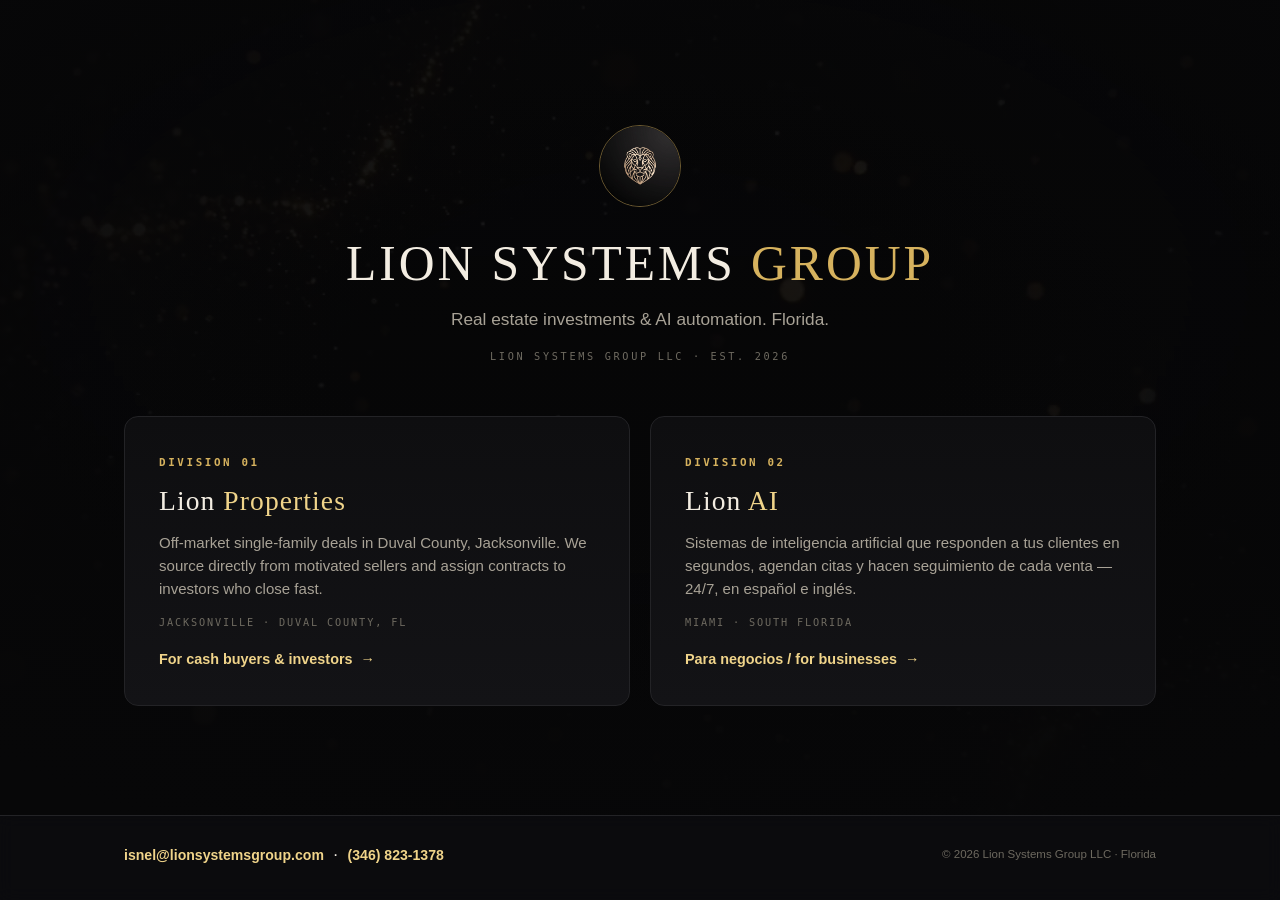
==== commit f5d76146: "Reestructura: portada del grupo + /deals para cash buyers (Duval County) + /ai automatización Co-Aut" ====
--- a/index.html
+++ b/index.html
@@ -1,999 +1,113 @@
 <!DOCTYPE html>
-<html lang="es">
+<html lang="en">
 <head>
 <meta charset="UTF-8">
 <meta name="viewport" content="width=device-width, initial-scale=1.0">
-<title>Lion AI — Sistemas de inteligencia artificial que venden por tu negocio · Miami</title>
-<meta name="description" content="Lion Systems Group: asistentes de IA bilingües que responden en segundos, agendan citas y hacen seguimiento de cada cliente. 24/7. Miami, FL.">
-<meta property="og:title" content="Lion AI — Tu negocio no nos quiere. Nos necesita.">
-<meta property="og:description" content="Sistemas de IA que atienden, agendan y venden por ti. Miami · Español & English.">
-<meta property="og:image" content="https://lionsystemsgroup.com/assets/banner-hero-16x9-web.jpg">
+<title>Lion Systems Group LLC — Real Estate Investments &amp; AI Automation</title>
+<meta name="description" content="Lion Systems Group LLC: real estate investments in Duval County, Florida, and AI automation systems for businesses in South Florida.">
+<meta property="og:title" content="Lion Systems Group LLC">
+<meta property="og:description" content="Real estate investments · AI automation. Florida.">
 <meta property="og:type" content="website">
 <meta name="theme-color" content="#070708">
 <link rel="icon" href="data:image/svg+xml,%3Csvg xmlns='http://www.w3.org/2000/svg' viewBox='0 0 100 100'%3E%3Ccircle cx='50' cy='50' r='46' fill='%23070708'/%3E%3Ccircle cx='50' cy='50' r='44' fill='none' stroke='%23D6B25E' stroke-width='4'/%3E%3Ctext x='50' y='66' font-family='Georgia,serif' font-size='44' font-weight='700' fill='%23D6B25E' text-anchor='middle'%3EL%3C/text%3E%3C/svg%3E">
 <style>
   :root {
     --negro:#070708; --panel:#0E0E10; --panel2:#131316; --linea:#232326;
-    --oro:#D6B25E; --oro2:#F0D48A; --oro-dim:rgba(214,178,94,.14);
-    --marfil:#F3EDE2; --humo:#A8A296; --sombra:#6E6A60; --max:1180px;
+    --oro:#D6B25E; --oro2:#F0D48A; --marfil:#F3EDE2; --humo:#A8A296; --sombra:#6E6A60;
   }
   * { box-sizing:border-box; margin:0; }
-  html { scroll-behavior:smooth; }
-  @media (prefers-reduced-motion: reduce) {
-    html { scroll-behavior:auto; }
-    *,*::before,*::after { animation:none !important; transition:none !important; }
-  }
-  body { background:var(--negro); color:var(--marfil); font-family:"Helvetica Neue",-apple-system,"Segoe UI",Arial,sans-serif; line-height:1.55; font-size:17px; overflow-x:hidden; }
+  @media (prefers-reduced-motion:reduce){ *,*::before,*::after{animation:none!important;transition:none!important} }
+  body { background:var(--negro); color:var(--marfil); font-family:"Helvetica Neue",-apple-system,"Segoe UI",Arial,sans-serif;
+         line-height:1.55; font-size:17px; min-height:100svh; display:flex; flex-direction:column; overflow-x:hidden; }
   ::selection { background:var(--oro); color:#141005; }
   .serif { font-family:Didot,"Bodoni 72","Playfair Display",Georgia,serif; font-weight:400; }
-  .mono { font-family:ui-monospace,"SF Mono",Menlo,monospace; font-size:.7rem; letter-spacing:.22em; text-transform:uppercase; color:var(--oro); font-weight:600; }
-  .wrap { max-width:var(--max); margin:0 auto; padding:0 24px; }
-  a:focus-visible,button:focus-visible,input:focus-visible,textarea:focus-visible { outline:2px solid var(--oro); outline-offset:3px; }
+  .mono { font-family:ui-monospace,"SF Mono",Menlo,monospace; font-size:.68rem; letter-spacing:.24em; text-transform:uppercase; color:var(--oro); font-weight:600; }
+  .wrap { max-width:1080px; margin:0 auto; padding:0 24px; width:100%; }
+  a:focus-visible { outline:2px solid var(--oro); outline-offset:4px; }
 
-  /* ATMÓSFERA: grano + viñeta (profundidad de cine) */
-  .atmos { position:fixed; inset:0; pointer-events:none; z-index:90; }
-  .atmos::before { content:""; position:absolute; inset:-50%; opacity:.5; mix-blend-mode:overlay;
-    background-image:url("data:image/svg+xml,%3Csvg xmlns='http://www.w3.org/2000/svg' width='240' height='240'%3E%3Cfilter id='n'%3E%3CfeTurbulence type='fractalNoise' baseFrequency='0.9' numOctaves='2'/%3E%3CfeColorMatrix type='saturate' values='0'/%3E%3C/filter%3E%3Crect width='240' height='240' filter='url(%23n)' opacity='0.35'/%3E%3C/svg%3E");
-    animation:grano 1.2s steps(4) infinite; }
-  .atmos::after { content:""; position:absolute; inset:0; background:radial-gradient(120% 90% at 50% 40%, transparent 45%, rgba(3,3,4,.6) 100%); }
-  @keyframes grano { 0%{transform:translate(0,0)} 25%{transform:translate(-2%,2%)} 50%{transform:translate(2%,-2%)} 75%{transform:translate(-2%,-1%)} 100%{transform:translate(0,0)} }
+  .fondo { position:fixed; inset:0; z-index:0; overflow:hidden; }
+  .fondo video { width:100%; height:100%; object-fit:cover; opacity:.22; }
+  .fondo::after { content:""; position:absolute; inset:0; background:radial-gradient(75% 60% at 50% 40%,transparent 30%,var(--negro) 100%),linear-gradient(180deg,rgba(7,7,8,.6),rgba(7,7,8,.9)); }
 
-  /* EL PULSO DEL SISTEMA: red neuronal de fondo que se enciende al paso del orbe */
-  #pulso { position:fixed; inset:0; z-index:1; pointer-events:none; opacity:0; transition:opacity 1.2s ease; }
-  #pulso.on { opacity:1; }
-  main, .cinta, footer, nav, .hero .wrap { position:relative; z-index:2; }
+  main { position:relative; z-index:2; flex:1; display:flex; flex-direction:column; justify-content:center; padding:72px 0 56px; }
+  .cab { text-align:center; margin-bottom:52px; animation:sube .8s ease both; }
+  .cab img { width:82px; height:82px; border-radius:50%; border:1px solid rgba(214,178,94,.5); margin-bottom:22px; }
+  .cab h1 { font-size:clamp(1.9rem,4.4vw,3.1rem); letter-spacing:.06em; line-height:1.1; }
+  .cab h1 span { color:var(--oro); }
+  .cab .sub { color:var(--humo); margin-top:14px; font-size:clamp(.95rem,1.4vw,1.08rem); }
+  .cab .llc { font-family:ui-monospace,Menlo,monospace; font-size:.64rem; letter-spacing:.26em; color:var(--sombra); margin-top:16px; text-transform:uppercase; }
+  @keyframes sube { from { opacity:0; transform:translateY(22px); } }
 
-  /* SCROLL-DRIVEN: barra de progreso dorada */
-  .progreso { position:fixed; top:0; left:0; right:0; height:3px; z-index:200; background:linear-gradient(90deg,var(--oro),var(--oro2)); transform-origin:left; transform:scaleX(0); box-shadow:0 0 12px rgba(214,178,94,.5); }
-  @supports (animation-timeline: scroll()) {
-    .progreso { animation: crecer linear both; animation-timeline: scroll(root); }
-    @keyframes crecer { to { transform:scaleX(1); } }
-    .hero video { animation: heroZoom linear both; animation-timeline: scroll(root); animation-range: 0 100vh; }
-    @keyframes heroZoom { to { transform:scale(1.18); opacity:.25; } }
-    .phone { animation: flotar linear both; animation-timeline: view(); animation-range: entry 0% cover 60%; }
-    .card, .stat, .fase { animation: flotarSuave linear both; animation-timeline: view(); animation-range: entry 0% cover 45%; }
-    @keyframes flotar { from { transform:translateY(46px); } to { transform:translateY(-12px); } }
-    @keyframes flotarSuave { from { transform:translateY(30px); } to { transform:translateY(0); } }
-  }
-  @media (prefers-reduced-motion:reduce){ .progreso, .hero video, .fundador .foto img, .phone { animation:none !important; } }
+  .puertas { display:grid; grid-template-columns:repeat(auto-fit,minmax(300px,1fr)); gap:20px; }
+  .puerta { position:relative; display:flex; flex-direction:column; gap:14px; text-decoration:none; color:inherit;
+    background:linear-gradient(180deg,var(--panel),var(--panel2)); border:1px solid var(--linea); border-radius:14px;
+    padding:38px 34px 34px; overflow:hidden; transition:transform .28s, border-color .28s, box-shadow .28s;
+    animation:sube .8s .15s ease both; }
+  .puerta:nth-child(2) { animation-delay:.28s; }
+  .puerta::before { content:""; position:absolute; top:0; left:0; right:0; height:1px; background:linear-gradient(90deg,transparent,var(--oro),transparent); opacity:0; transition:opacity .28s; }
+  .puerta:hover { transform:translateY(-6px); border-color:rgba(214,178,94,.45); box-shadow:0 28px 70px rgba(0,0,0,.55); }
+  .puerta:hover::before { opacity:1; }
+  .puerta h2 { font-family:Didot,"Bodoni 72",Georgia,serif; font-weight:400; font-size:1.72rem; letter-spacing:.04em; line-height:1.1; }
+  .puerta h2 b { color:var(--oro2); font-weight:400; }
+  .puerta p { color:var(--humo); font-size:.94rem; flex:1; }
+  .puerta .donde { font-family:ui-monospace,Menlo,monospace; font-size:.64rem; letter-spacing:.18em; text-transform:uppercase; color:var(--sombra); }
+  .puerta .ir { display:inline-flex; align-items:center; gap:8px; color:var(--oro2); font-weight:700; font-size:.9rem; margin-top:4px; }
+  .puerta .ir span { transition:transform .25s; }
+  .puerta:hover .ir span { transform:translateX(5px); }
 
-  nav { position:fixed; top:0; left:0; right:0; z-index:100; background:rgba(7,7,8,.72); backdrop-filter:blur(14px); border-bottom:1px solid rgba(35,35,38,.6); transition:background .3s; }
-  nav .wrap { display:flex; justify-content:space-between; align-items:center; padding-top:16px; padding-bottom:16px; }
-  .logo { display:flex; align-items:center; gap:12px; text-decoration:none; color:var(--marfil); }
-  .logo img { width:38px; height:38px; border-radius:50%; border:1px solid var(--linea); }
-  .logo b { font-family:Didot,"Bodoni 72",Georgia,serif; font-weight:400; font-size:1.15rem; letter-spacing:.14em; }
-  .logo b span { color:var(--oro); }
-  .navlinks { display:flex; gap:26px; align-items:center; }
-  .navlinks > a:not(.btn) { color:var(--humo); text-decoration:none; font-size:.85rem; font-weight:600; transition:color .15s; }
-  .navlinks > a:not(.btn):hover { color:var(--oro2); }
-  @media (max-width:820px) { .navlinks > a:not(.btn) { display:none; } }
-
-  .btn { display:inline-block; padding:15px 30px; border-radius:4px; text-decoration:none; font-weight:700; font-size:.93rem; letter-spacing:.04em; background:linear-gradient(180deg,var(--oro2),var(--oro)); color:#141005; border:none; cursor:pointer; font-family:inherit; transition:transform .15s, box-shadow .2s; }
-  .btn:hover { transform:translateY(-2px); box-shadow:0 12px 40px rgba(214,178,94,.3); }
-  .btn.ghost { background:transparent; color:var(--oro2); border:1px solid rgba(214,178,94,.45); }
-  .btn.ghost:hover { border-color:var(--oro2); box-shadow:none; }
-  .btn.small { padding:10px 20px; font-size:.82rem; }
-  .btn.big { padding:19px 40px; font-size:1.02rem; }
-
-  /* HERO */
-  .hero { position:relative; min-height:100svh; display:flex; align-items:center; overflow:hidden; }
-  .hero video, .hero .vfallback { position:absolute; inset:0; width:100%; height:100%; object-fit:cover; opacity:.5; }
-  .hero::after { content:""; position:absolute; inset:0; background:linear-gradient(180deg,rgba(7,7,8,.75) 0%,rgba(7,7,8,.25) 45%,var(--negro) 96%),radial-gradient(90% 60% at 70% 40%,transparent 40%,rgba(7,7,8,.5) 100%); }
-  .hero .wrap { position:relative; z-index:2; padding-top:120px; padding-bottom:80px; }
-  .eyebrow { display:inline-flex; align-items:center; gap:10px; border:1px solid rgba(214,178,94,.35); border-radius:999px; padding:8px 18px; font-size:.78rem; color:var(--humo); background:rgba(7,7,8,.5); margin-bottom:28px; }
-  .eyebrow i { width:7px; height:7px; border-radius:50%; background:var(--oro2); box-shadow:0 0 12px var(--oro2); animation:puls 2.2s infinite; }
-  @keyframes puls { 50% { opacity:.4 } }
-  h1 { font-size:clamp(2.6rem,6.8vw,5.2rem); line-height:1.02; letter-spacing:.005em; max-width:12.5em; text-wrap:balance; }
-  h1 .tach { color:var(--sombra); position:relative; white-space:nowrap; }
-  h1 .tach::after { content:""; position:absolute; left:-2%; right:-2%; top:52%; height:3px; background:var(--oro); transform:scaleX(0); transform-origin:left; animation:tachar .8s 1s ease forwards; }
-  @keyframes tachar { to { transform:scaleX(1); } }
-  h1 em { font-style:italic; color:var(--oro2); }
-  .hero p.lede { font-size:clamp(1.02rem,1.8vw,1.3rem); color:var(--humo); max-width:34em; margin:28px 0 38px; }
-  .hero .linea-load { opacity:0; transform:translateY(26px); animation:subir .8s ease forwards; }
-  .hero .d1{animation-delay:.1s} .hero .d2{animation-delay:.25s} .hero .d3{animation-delay:.4s} .hero .d4{animation-delay:.55s}
-  @keyframes subir { to { opacity:1; transform:none; } }
-  .cta-row { display:flex; gap:16px; flex-wrap:wrap; align-items:center; }
-  .scrollhint { position:absolute; bottom:26px; left:50%; transform:translateX(-50%); z-index:2; color:var(--sombra); font-size:.7rem; letter-spacing:.3em; text-transform:uppercase; animation:puls 2.6s infinite; }
-
-  /* CINTA */
-  .cinta { border-top:1px solid var(--linea); border-bottom:1px solid var(--linea); background:var(--panel); overflow:hidden; padding:16px 0; }
-  .cinta-inner { display:flex; align-items:center; gap:34px; white-space:nowrap; width:max-content; animation:rodar 44s linear infinite; }
-  @keyframes rodar { to { transform:translateX(-50%); } }
-  .cinta span { font-family:ui-monospace,Menlo,monospace; font-size:.72rem; letter-spacing:.2em; text-transform:uppercase; color:var(--sombra); }
-  .cinta b { color:var(--oro); font-weight:600; }
-  .cinta .sep { color:rgba(214,178,94,.35); font-size:.5rem; letter-spacing:0; }
-
-  section { padding:110px 0; position:relative; }
-  .sec-line { border-top:1px solid var(--linea); }
-  h2 { font-size:clamp(1.9rem,4.2vw,3.2rem); letter-spacing:.01em; margin:14px 0 18px; text-wrap:balance; max-width:19em; line-height:1.1; }
-  h2 em { font-style:italic; color:var(--oro2); }
-  .sub { color:var(--humo); max-width:42em; margin-bottom:52px; font-size:1.05rem; }
-  .reveal { opacity:0; transform:translateY(26px); transition:opacity .7s ease, transform .7s ease; }
-  .reveal.in { opacity:1; transform:none; }
-  @media (prefers-reduced-motion:reduce){ .reveal{opacity:1;transform:none;} }
-
-  /* STATS */
-  .stats { display:grid; grid-template-columns:repeat(auto-fit,minmax(220px,1fr)); gap:1px; background:var(--linea); border:1px solid var(--linea); }
-  .stat { background:var(--panel); padding:44px 30px; position:relative; overflow:hidden; }
-  .stat::before { content:""; position:absolute; inset:auto 0 0 0; height:2px; background:linear-gradient(90deg,var(--oro),transparent 75%); opacity:.6; }
-  .stat .n { font-family:Didot,"Bodoni 72",Georgia,serif; font-size:clamp(2.6rem,4.5vw,3.8rem); color:var(--oro2); line-height:1; font-variant-numeric:tabular-nums; }
-  .stat p { color:var(--humo); font-size:.9rem; margin-top:12px; max-width:20em; }
-  .stat small { display:block; margin-top:12px; color:var(--sombra); font-size:.68rem; font-family:ui-monospace,Menlo,monospace; }
-
-  /* CHAT DEMO */
-  .demo-grid { display:grid; grid-template-columns:minmax(0,5.5fr) minmax(0,4.5fr); gap:64px; align-items:center; }
-  @media (max-width:900px){ .demo-grid{grid-template-columns:1fr;} }
-  .phone { background:var(--panel); border:1px solid var(--linea); border-radius:26px; padding:20px; box-shadow:0 40px 100px rgba(0,0,0,.6), 0 0 0 1px rgba(214,178,94,.08), 0 0 80px rgba(214,178,94,.06); max-width:420px; }
-  .phone-top { display:flex; align-items:center; gap:12px; padding-bottom:14px; border-bottom:1px solid var(--linea); margin-bottom:14px; }
-  .phone-ava { width:38px; height:38px; border-radius:50%; overflow:hidden; border:1px solid var(--oro); }
-  .phone-ava img { width:100%; height:100%; object-fit:cover; }
-  .phone-top strong { font-size:.92rem; }
-  .phone-top small { display:block; color:var(--oro2); font-size:.7rem; }
-  .phone-hora { margin-left:auto; font-family:ui-monospace,Menlo,monospace; font-size:.72rem; color:var(--sombra); }
-  .chat { display:flex; flex-direction:column; gap:10px; min-height:340px; }
-  .msg { max-width:86%; padding:11px 15px; border-radius:15px; font-size:.89rem; line-height:1.4; opacity:0; transform:translateY(10px) scale(.97); transition:opacity .35s, transform .35s; }
-  .msg.visible { opacity:1; transform:none; }
-  .msg.cliente { align-self:flex-start; background:var(--panel2); border:1px solid var(--linea); border-bottom-left-radius:5px; }
-  .msg.ia { align-self:flex-end; background:linear-gradient(180deg,rgba(214,178,94,.95),rgba(190,155,74,.95)); color:#171204; border-bottom-right-radius:5px; font-weight:500; }
-  .msg.sistema { align-self:center; background:transparent; color:var(--sombra); font-size:.73rem; font-family:ui-monospace,Menlo,monospace; text-align:center; }
-  .typing { display:inline-flex; gap:4px; align-items:center; }
-  .typing i { width:6px; height:6px; border-radius:50%; background:#171204; opacity:.5; animation:tp 1s infinite; }
-  .typing i:nth-child(2){animation-delay:.18s} .typing i:nth-child(3){animation-delay:.36s}
-  @keyframes tp { 50% { transform:translateY(-4px); opacity:1 } }
-
-  /* SERVICIOS */
-  .grid3 { display:grid; gap:20px; grid-template-columns:repeat(auto-fit,minmax(300px,1fr)); }
-  .card { background:linear-gradient(180deg,var(--panel),var(--panel2)); border:1px solid var(--linea); border-radius:10px; padding:34px 30px; position:relative; overflow:hidden; transition:transform .25s, border-color .25s, box-shadow .25s; }
-  .card::before { content:""; position:absolute; top:0; left:0; right:0; height:1px; background:linear-gradient(90deg,transparent,rgba(214,178,94,.6),transparent); opacity:0; transition:opacity .25s; }
-  .card:hover { transform:translateY(-6px); border-color:rgba(214,178,94,.4); box-shadow:0 24px 60px rgba(0,0,0,.5); }
-  .card:hover::before { opacity:1; }
-  .card .num { font-family:Didot,"Bodoni 72",Georgia,serif; color:var(--oro); font-size:1.1rem; letter-spacing:.1em; margin-bottom:16px; display:block; }
-  .card h3 { font-size:1.12rem; margin-bottom:10px; letter-spacing:.01em; }
-  .card p { color:var(--humo); font-size:.93rem; }
-
-  /* PROCESO */
-  .fases { display:grid; grid-template-columns:repeat(auto-fit,minmax(280px,1fr)); gap:20px; counter-reset:fase; }
-  .fase { background:var(--panel); border:1px solid var(--linea); border-radius:10px; padding:38px 32px; position:relative; }
-  .fase::before { counter-increment:fase; content:"Fase 0" counter(fase); font-family:ui-monospace,Menlo,monospace; font-size:.7rem; letter-spacing:.24em; text-transform:uppercase; color:var(--oro); display:block; margin-bottom:18px; }
-  .fase h3 { font-family:Didot,"Bodoni 72",Georgia,serif; font-weight:400; font-size:1.5rem; margin-bottom:12px; }
-  .fase p { color:var(--humo); font-size:.94rem; }
-  .fase.destacada { border-color:rgba(214,178,94,.45); background:linear-gradient(180deg,rgba(214,178,94,.07),var(--panel) 55%); }
-
-  /* COMPARATIVA */
-  .tabla-shell { overflow-x:auto; border:1px solid var(--linea); border-radius:10px; }
-  table.comp { width:100%; border-collapse:collapse; min-width:640px; background:var(--panel); }
-  .comp th, .comp td { padding:18px 22px; text-align:left; border-bottom:1px solid var(--linea); font-size:.93rem; }
-  .comp th { font-family:Didot,"Bodoni 72",Georgia,serif; font-weight:400; font-size:1.05rem; letter-spacing:.03em; }
-  .comp th.lion { color:var(--oro2); }
-  .comp td { color:var(--humo); }
-  .comp td.lion { color:var(--marfil); background:rgba(214,178,94,.05); }
-  .comp tr:last-child td { border-bottom:none; }
-
-  /* FUNDADOR */
-  .fundador { position:relative; text-align:center; max-width:820px; margin:0 auto; padding:20px 0; }
-  .fundador .marca-agua { position:absolute; top:50%; left:50%; transform:translate(-50%,-50%); width:min(420px,80vw); opacity:.06; pointer-events:none; }
-  .fundador blockquote { position:relative; font-family:Didot,"Bodoni 72",Georgia,serif; font-size:clamp(1.4rem,3vw,2.2rem); line-height:1.4; font-style:italic; color:var(--marfil); margin-top:26px; }
-  .fundador .quien { position:relative; margin-top:34px; color:var(--humo); font-size:.95rem; }
-  .fundador .quien b { color:var(--oro2); display:block; font-size:1.1rem; margin-bottom:6px; letter-spacing:.22em; }
-
-  /* FORM */
-  .form-shell { display:grid; grid-template-columns:minmax(0,5fr) minmax(0,6fr); gap:56px; align-items:start; }
-  @media (max-width:860px){ .form-shell{grid-template-columns:1fr;} }
-  form { background:var(--panel); border:1px solid var(--linea); border-radius:14px; padding:36px; display:grid; gap:20px; box-shadow:0 30px 80px rgba(0,0,0,.45); }
-  label { font-size:.84rem; font-weight:700; display:grid; gap:9px; letter-spacing:.02em; }
-  input, textarea { background:var(--negro); border:1px solid var(--linea); border-radius:8px; padding:14px 16px; color:var(--marfil); font-family:inherit; font-size:.95rem; width:100%; transition:border-color .15s; }
-  input:hover, textarea:hover, input:focus, textarea:focus { border-color:rgba(214,178,94,.5); }
-  textarea { resize:vertical; min-height:92px; }
-  .chips { display:flex; flex-wrap:wrap; gap:10px; }
-  .chip { border:1px solid var(--linea); border-radius:999px; padding:10px 17px; font-size:.85rem; color:var(--humo); cursor:pointer; user-select:none; transition:all .15s; background:var(--negro); }
-  .chip:hover { border-color:rgba(214,178,94,.5); color:var(--marfil); }
-  .chip.on { background:linear-gradient(180deg,var(--oro2),var(--oro)); color:#171204; border-color:var(--oro); font-weight:700; }
-  .form-nota { font-size:.76rem; color:var(--sombra); }
-
-  /* ===== CHATBOX LION AI ===== */
-  #lanza { position:fixed; right:24px; bottom:24px; z-index:300; display:flex; align-items:center; gap:12px; cursor:pointer; background:none; border:none; padding:0; }
-  #lanza .globo { background:var(--panel); border:1px solid rgba(214,178,94,.35); color:var(--marfil); font-size:.82rem; padding:11px 16px; border-radius:999px; box-shadow:0 14px 40px rgba(0,0,0,.5); white-space:nowrap; animation:asoma .5s 2.2s both; }
-  #lanza .globo b { color:var(--oro2); }
-  @keyframes asoma { from { opacity:0; transform:translateX(14px); } }
-  #lanza .disco { width:62px; height:62px; border-radius:50%; overflow:hidden; border:1.5px solid var(--oro); position:relative; box-shadow:0 12px 40px rgba(214,178,94,.28), 0 8px 30px rgba(0,0,0,.6); transition:transform .25s; flex:none; }
-  #lanza:hover .disco { transform:scale(1.06); }
-  #lanza .disco img { width:100%; height:100%; object-fit:cover; }
-  #lanza .vivo { position:absolute; right:3px; bottom:3px; width:13px; height:13px; border-radius:50%; background:#3ED598; border:2px solid var(--negro); }
-  #lanza .vivo::after { content:""; position:absolute; inset:-4px; border-radius:50%; border:1px solid #3ED598; animation:onda 2s infinite; }
-  @keyframes onda { 0%{transform:scale(.8);opacity:.9} 100%{transform:scale(1.9);opacity:0} }
-  #lanza.oculto { opacity:0; pointer-events:none; transform:scale(.85); transition:.3s; }
-  @media (max-width:520px){ #lanza .globo { display:none; } }
-
-  #chatbox { position:fixed; right:24px; bottom:24px; z-index:301; width:min(392px,calc(100vw - 28px));
-    padding:0; margin:0; border-top:none;   /* anula la regla global de section */
-    height:auto; max-height:min(560px,calc(100vh - 36px)); justify-content:flex-start;
-    background:linear-gradient(180deg,rgba(16,16,19,.97),rgba(8,8,9,.99)); backdrop-filter:blur(20px);
-    border:1px solid rgba(214,178,94,.3); border-radius:18px; box-shadow:0 40px 110px rgba(0,0,0,.7), 0 0 0 1px rgba(214,178,94,.06), 0 0 90px rgba(214,178,94,.07);
-    display:flex; flex-direction:column; overflow:hidden; opacity:0; transform:translateY(24px) scale(.97); pointer-events:none; transition:opacity .32s var(--ez,ease), transform .32s cubic-bezier(.2,.8,.3,1); }
-  #chatbox.abierto { opacity:1; transform:none; pointer-events:auto; }
-  .cb-top { display:flex; align-items:center; gap:11px; padding:13px 16px; border-bottom:1px solid rgba(214,178,94,.14); background:linear-gradient(180deg,rgba(214,178,94,.07),transparent); flex:0 0 auto; }
-  .cb-top .av { width:36px; height:36px; border-radius:50%; overflow:hidden; border:1px solid var(--oro); flex:none; }
-  .cb-top .av img { width:100%; height:100%; object-fit:cover; }
-  .cb-top .quien { flex:1; min-width:0; }
-  .cb-top strong { display:block; font-family:Didot,"Bodoni 72",Georgia,serif; font-size:.98rem; letter-spacing:.04em; line-height:1.25; }
-  .cb-top small { color:#3ED598; font-size:.67rem; letter-spacing:.04em; }
-  .cb-x { background:none; border:none; color:var(--sombra); font-size:1.5rem; cursor:pointer; line-height:1; padding:4px 6px; border-radius:6px; transition:color .15s; }
-  .cb-x:hover { color:var(--oro2); }
-  /* crece con la conversación; al llegar al tope del panel, hace scroll interno */
-  .cb-msgs { flex:0 1 auto; min-height:0; overflow-y:auto; padding:16px; display:flex; flex-direction:column; gap:10px; scrollbar-width:thin; scrollbar-color:rgba(214,178,94,.3) transparent; }
-  .cb-msgs::-webkit-scrollbar { width:5px; }
-  .cb-msgs::-webkit-scrollbar-thumb { background:rgba(214,178,94,.3); border-radius:4px; }
-  .cb-b { max-width:88%; padding:11px 14px; border-radius:15px; font-size:.87rem; line-height:1.48; animation:entra .35s cubic-bezier(.2,.8,.3,1) both; word-break:break-word; }
-  @keyframes entra { from { opacity:0; transform:translateY(10px) scale(.97); } }
-  .cb-b.bot { align-self:flex-start; background:var(--panel2); border:1px solid rgba(255,255,255,.06); border-bottom-left-radius:5px; color:var(--marfil); }
-  .cb-b.yo { align-self:flex-end; background:linear-gradient(180deg,var(--oro2),var(--oro)); color:#161104; border-bottom-right-radius:5px; font-weight:500; }
-  .cb-b.dato { align-self:flex-start; background:rgba(214,178,94,.08); border:1px solid rgba(214,178,94,.25); border-radius:12px; color:var(--oro2); font-size:.84rem; max-width:92%; }
-  .cb-esc { align-self:flex-start; display:inline-flex; gap:5px; padding:14px 16px; background:var(--panel2); border:1px solid rgba(255,255,255,.06); border-radius:15px; border-bottom-left-radius:5px; }
-  .cb-esc i { width:6px; height:6px; border-radius:50%; background:var(--oro); animation:tp2 1s infinite; }
-  .cb-esc i:nth-child(2){animation-delay:.16s} .cb-esc i:nth-child(3){animation-delay:.32s}
-  @keyframes tp2 { 50%{transform:translateY(-5px);opacity:1} 0%,100%{opacity:.45} }
-  .cb-chips { display:flex; flex-wrap:wrap; gap:7px; padding:0 16px; flex:0 0 auto; max-height:118px; overflow-y:auto; scrollbar-width:none; }
-  .cb-chips::-webkit-scrollbar { display:none; }
-  .cb-chips:not(:empty) { padding-bottom:12px; padding-top:2px; }
-  .cb-chip { background:transparent; border:1px solid rgba(214,178,94,.3); color:var(--oro2); font-family:inherit; font-size:.78rem; line-height:1.2; padding:8px 13px; border-radius:999px; cursor:pointer; transition:all .18s; animation:entra .3s both; }
-  .cb-chip:hover { background:rgba(214,178,94,.14); border-color:var(--oro2); transform:translateY(-1px); }
-  .cb-abajo { border-top:1px solid rgba(255,255,255,.06); padding:10px 12px 12px; display:flex; gap:9px; align-items:center; flex:0 0 auto; background:rgba(7,7,8,.6); }
-  .cb-abajo input { flex:1; min-width:0; background:var(--negro); border:1px solid var(--linea); border-radius:999px; padding:11px 15px; color:var(--marfil); font-family:inherit; font-size:.87rem; }
-  .cb-abajo input:focus { border-color:rgba(214,178,94,.5); outline:none; }
-  .cb-enviar { width:38px; height:38px; border-radius:50%; border:none; background:linear-gradient(180deg,var(--oro2),var(--oro)); color:#161104; font-size:1rem; cursor:pointer; flex:none; transition:transform .15s; display:grid; place-items:center; }
-  .cb-enviar:hover { transform:scale(1.07); }
-  .cb-pie { display:none; }
-  .cb-cta { display:block; text-align:center; background:linear-gradient(180deg,var(--oro2),var(--oro)); color:#161104; font-weight:700; text-decoration:none; padding:13px; border-radius:10px; margin-top:4px; font-size:.9rem; animation:entra .35s both; }
-
-  footer { border-top:1px solid var(--linea); padding:48px 0 64px; background:var(--panel); }
-  footer .wrap { display:flex; flex-wrap:wrap; gap:30px; justify-content:space-between; align-items:flex-start; }
-  footer a { color:var(--oro2); text-decoration:none; font-weight:600; }
-  footer .col { display:grid; gap:6px; font-size:.9rem; color:var(--humo); }
-  footer .tiny { font-size:.74rem; color:var(--sombra); max-width:34em; }
+  footer { position:relative; z-index:2; border-top:1px solid var(--linea); padding:26px 0 32px; background:rgba(14,14,16,.7); backdrop-filter:blur(8px); }
+  footer .wrap { display:flex; flex-wrap:wrap; gap:14px 28px; justify-content:space-between; align-items:center; }
+  footer a { color:var(--oro2); text-decoration:none; font-weight:600; font-size:.88rem; }
+  footer .fine { font-size:.72rem; color:var(--sombra); }
 </style>
 </head>
 <body>
-<div class="progreso" id="progreso" aria-hidden="true"></div>
-<canvas id="pulso" aria-hidden="true"></canvas>
-<div class="atmos" aria-hidden="true"></div>
 
-<nav id="nav">
+<div class="fondo" aria-hidden="true">
+  <video autoplay muted loop playsinline poster="/assets/lion-poster.jpg">
+    <source src="/assets/lion-video.mp4" type="video/mp4">
+  </video>
+</div>
+
+<main>
   <div class="wrap">
-    <a class="logo" href="#top"><img src="assets/logo-emblema-1x1-web.jpg" alt="Lion AI"><b>LION <span>AI</span></b></a>
-    <div class="navlinks">
-      <a href="#sistema">El sistema</a>
-      <a href="#servicios">Servicios</a>
-      <a href="#proceso">Cómo funciona</a>
-      <a href="#fundador">Quién está detrás</a>
-      <a class="btn small" href="#hablemos">Diagnóstico gratis</a>
+    <div class="cab">
+      <img src="/assets/logo-emblema-1x1-web.jpg" alt="Lion Systems Group">
+      <h1 class="serif">LION SYSTEMS <span>GROUP</span></h1>
+      <p class="sub">Real estate investments &amp; AI automation. Florida.</p>
+      <p class="llc">Lion Systems Group LLC · Est. 2026</p>
+    </div>
+
+    <div class="puertas">
+      <a class="puerta" href="/deals/">
+        <span class="mono">Division 01</span>
+        <h2>Lion <b>Properties</b></h2>
+        <p>Off-market single-family deals in Duval County, Jacksonville. We source directly from motivated sellers and assign contracts to investors who close fast.</p>
+        <span class="donde">Jacksonville · Duval County, FL</span>
+        <span class="ir">For cash buyers &amp; investors <span>→</span></span>
+      </a>
+
+      <a class="puerta" href="/ai/">
+        <span class="mono">Division 02</span>
+        <h2>Lion <b>AI</b></h2>
+        <p>Sistemas de inteligencia artificial que responden a tus clientes en segundos, agendan citas y hacen seguimiento de cada venta — 24/7, en español e inglés.</p>
+        <span class="donde">Miami · South Florida</span>
+        <span class="ir">Para negocios / for businesses <span>→</span></span>
+      </a>
     </div>
   </div>
-</nav>
-
-<header class="hero" id="top">
-  <video autoplay muted loop playsinline poster="assets/lion-poster.jpg" id="herovideo">
-    <source src="assets/lion-video.mp4" type="video/mp4">
-  </video>
-  <div class="wrap">
-    <div class="eyebrow linea-load d1"><i></i> Sistemas activos 24/7 &nbsp;·&nbsp; Miami, FL &nbsp;·&nbsp; Español &amp; English</div>
-    <h1 class="serif">
-      <span class="linea-load d2" style="display:block">Tu negocio no <span class="tach">nos quiere</span>.</span>
-      <span class="linea-load d3" style="display:block"><em>Nos necesita.</em></span>
-    </h1>
-    <p class="lede linea-load d3">Instalamos sistemas de inteligencia artificial que responden a tus clientes en segundos, agendan citas y persiguen cada venta — de día, de noche, sábados y domingos. Mientras tú diriges, el león caza.</p>
-    <div class="cta-row linea-load d4">
-      <a class="btn big" href="#hablemos">Cuéntanos qué necesitas →</a>
-      <a class="btn ghost" href="#sistema">Ver el sistema en acción</a>
-    </div>
-  </div>
-  <div class="scrollhint">Desliza</div>
-</header>
-
-<div class="cinta" aria-hidden="true">
-  <div class="cinta-inner" id="cinta">
-    <span>Respuesta en <b>segundos</b></span><span class="sep">◆</span><span>Disponibilidad <b>24/7</b></span><span class="sep">◆</span><span>Atención en <b>español e inglés</b></span><span class="sep">◆</span><span>Agendamiento <b>automático</b></span><span class="sep">◆</span><span>Seguimiento <b>continuo</b></span><span class="sep">◆</span><span>Cero llamadas <b>perdidas</b></span><span class="sep">◆</span><span>Lion Systems Group <b>· Miami, FL</b></span><span class="sep">◆</span>
-  </div>
-</div>
-
-<section>
-  <div class="wrap">
-    <div class="mono reveal">La matemática del problema</div>
-    <h2 class="serif reveal">Cada minuto sin responder tiene un precio. <em>Lo estás pagando tú.</em></h2>
-    <p class="sub reveal">Números medidos de la industria en Estados Unidos — no promesas nuestras.</p>
-    <div class="stats">
-      <div class="stat reveal"><div class="n" data-count="40" data-suffix="%">0%</div><p>de las llamadas a negocios llegan fuera del horario de oficina. Nadie las contesta.</p><small>CallRail · 18M de llamadas</small></div>
-      <div class="stat reveal"><div class="n" data-count="21" data-prefix="×">×0</div><p>más probabilidad de ganar el cliente si respondes en menos de 5 minutos.</p><small>Oldroyd / InsideSales · 100K+ llamadas</small></div>
-      <div class="stat reveal"><div class="n" data-count="47" data-suffix="%">0%</div><p>de las consultas online a negocios jamás reciben una respuesta. Ninguna.</p><small>DelPrete 2024 · estudio independiente</small></div>
-      <div class="stat reveal"><div class="n" data-count="78" data-suffix="%">0%</div><p>de los clientes le compra al primero que responde. No al mejor. Al primero.</p><small>Lead Connect · industria</small></div>
-    </div>
-  </div>
-</section>
-
-<section class="sec-line" id="sistema">
-  <div class="wrap">
-    <div class="demo-grid">
-      <div>
-        <div class="mono reveal">El sistema, en vivo</div>
-        <h2 class="serif reveal">Son las 11:47 de la noche. <em>Tu negocio está vendiendo.</em></h2>
-        <p class="sub reveal" style="margin-bottom:28px">Esto no es una animación decorativa: es exactamente lo que tu asistente Lion AI hace cada vez que un cliente escribe — detecta el idioma, responde con tus precios y tu tono, y cierra la cita en tu calendario.</p>
-        <a class="btn reveal" href="#hablemos">Quiero esto en mi negocio</a>
-      </div>
-      <div class="phone reveal" aria-label="Demostración del asistente respondiendo a las 11:47 PM">
-        <div class="phone-top">
-          <div class="phone-ava"><img src="assets/logo-emblema-1x1-web.jpg" alt=""></div>
-          <div><strong>Asistente Lion AI</strong><small>● en línea — siempre</small></div>
-          <span class="phone-hora">11:47 PM</span>
-        </div>
-        <div class="chat" id="chat"></div>
-      </div>
-    </div>
-  </div>
-</section>
-
-<section class="sec-line" id="servicios">
-  <div class="wrap">
-    <div class="mono reveal">Qué instalamos</div>
-    <h2 class="serif reveal">Si un proceso se repite, <em>se puede automatizar.</em></h2>
-    <p class="sub reveal">Los seis sistemas que más dinero recuperan — y no somos un menú fijo: somos el equipo técnico que tu operación no tiene.</p>
-    <div class="grid3">
-      <div class="card reveal"><span class="num">I</span><h3>Recepcionista IA bilingüe</h3><p>Contesta WhatsApp, SMS y tu web en segundos, con tus precios y tu tono. Detecta el idioma del cliente solo. Te avisa cuando alguien está listo para comprar.</p></div>
-      <div class="card reveal"><span class="num">II</span><h3>Ninguna llamada perdida</h3><p>Cada llamada que no alcanzas recibe un texto al instante. El cliente que iba a marcar al siguiente en Google, se queda contigo.</p></div>
-      <div class="card reveal"><span class="num">III</span><h3>Citas que se agendan solas</h3><p>El sistema agenda directo en tu calendario, confirma y recuerda. Las sillas vacías por citas olvidadas se acaban.</p></div>
-      <div class="card reveal"><span class="num">IV</span><h3>Seguimiento implacable</h3><p>El que preguntó y no compró recibe seguimiento automático los días 2, 5 y 9 — en tono humano. Ahí vive la mitad de tus ventas perdidas.</p></div>
-      <div class="card reveal"><span class="num">V</span><h3>Email marketing con IA</h3><p>Campañas que se escriben, se segmentan y se envían solas: bienvenida, clientes dormidos, promociones. Tu lista vuelve a producir.</p></div>
-      <div class="card reveal"><span class="num">VI</span><h3>Procesos internos</h3><p>Facturación, cotizaciones, reportes, onboarding, integraciones. Horas de trabajo manual convertidas en minutos.</p></div>
-    </div>
-  </div>
-</section>
-
-<section class="sec-line" id="proceso">
-  <div class="wrap">
-    <div class="mono reveal">Cómo funciona</div>
-    <h2 class="serif reveal">De <em>"me duele"</em> a sistema funcionando en dos semanas.</h2>
-    <div class="fases" style="margin-top:52px">
-      <div class="fase reveal"><h3>Diagnóstico</h3><p>15 minutos, gratis, sin carreta técnica. Sales sabiendo exactamente qué se puede automatizar en TU negocio y cuánto te cuesta cada mes no hacerlo.</p></div>
-      <div class="fase destacada reveal"><h3>Demostración</h3><p>Te mostramos el sistema funcionando con tus datos reales: tu carta, tus precios, tu tono. Lo ves respondiendo como tu mejor empleado — antes de invertir un dólar en el proyecto.</p></div>
-      <div class="fase reveal"><h3>Instalación</h3><p>En 7–14 días está trabajando. Capacitamos a tu equipo y el primer mes incluye ajustes ilimitados: si algo no responde bien, lo corregimos hasta que lo haga.</p></div>
-    </div>
-  </div>
-</section>
-
-<section class="sec-line">
-  <div class="wrap">
-    <div class="mono reveal">Por qué Lion AI</div>
-    <h2 class="serif reveal">Contratar más personal <em>no era la respuesta.</em></h2>
-    <div class="tabla-shell reveal" style="margin-top:48px">
-      <table class="comp">
-        <tr><th style="color:var(--sombra)">&nbsp;</th><th>Recepcionista tradicional</th><th class="lion">Sistema Lion AI</th></tr>
-        <tr><td>Horario</td><td>8 horas, 5 días</td><td class="lion">24 horas, 365 días</td></tr>
-        <tr><td>Costo mensual</td><td>$2,500+ y subiendo</td><td class="lion">Una fracción — y fijo</td></tr>
-        <tr><td>Idiomas</td><td>Uno, a veces dos</td><td class="lion">Español e inglés, nativos</td></tr>
-        <tr><td>Responde en</td><td>Minutos… si no está ocupada</td><td class="lion">Menos de 5 segundos, siempre</td></tr>
-        <tr><td>Seguimiento a interesados</td><td>Cuando se acuerda</td><td class="lion">Automático: días 2, 5 y 9</td></tr>
-        <tr><td>Se enferma, renuncia, vacaciones</td><td>Sí</td><td class="lion">Jamás</td></tr>
-      </table>
-    </div>
-  </div>
-</section>
-
-<section class="sec-line" id="fundador">
-  <div class="wrap">
-    <div class="fundador">
-      <img class="marca-agua" src="assets/logo-emblema-1x1-web.jpg" alt="" aria-hidden="true">
-      <div class="mono reveal">Quién está detrás</div>
-      <blockquote class="reveal">No te voy a vender promesas: la demostración es gratis y con los datos reales de tu negocio. Si viéndolo funcionar no te convence, no me debes ni las gracias.</blockquote>
-      <div class="quien reveal">
-        <b>ISNEL GARCIA</b>
-        Fundador · Lion Systems Group LLC · Miami, FL<br>
-        Empresa nueva, con hambre — y tecnología probada. Instalo y opero sistemas de automatización con IA todos los días, y tengo una sola obsesión: que tu negocio no pierda ni un cliente más.
-      </div>
-    </div>
-  </div>
-</section>
-
-<section class="sec-line" id="hablemos">
-  <div class="wrap">
-    <div class="form-shell">
-      <div>
-        <div class="mono reveal">El siguiente paso</div>
-        <h2 class="serif reveal">Cuéntanos qué <em>te está doliendo.</em></h2>
-        <p class="sub reveal">30 segundos. Llega directo a nuestro WhatsApp y te respondemos hoy mismo con un plan concreto para tu caso — no con un PDF genérico.</p>
-        <p class="sub reveal" style="margin-bottom:0">Y la promesa de siempre: si tu negocio todavía no necesita esto, te lo decimos de frente.</p>
-      </div>
-      <form id="formulario" class="reveal">
-        <label>Tu nombre
-          <input type="text" id="f-nombre" placeholder="Ej: Carlos Pérez" autocomplete="name">
-        </label>
-        <label>Tu negocio
-          <input type="text" id="f-negocio" placeholder="Ej: Clínica dental en Kendall">
-        </label>
-        <div>
-          <label style="margin-bottom:10px">¿Qué te está doliendo? (toca los que apliquen)</label>
-          <div class="chips" id="chips">
-            <span class="chip" tabindex="0">📞 Llamadas perdidas</span>
-            <span class="chip" tabindex="0">💬 WhatsApp saturado</span>
-            <span class="chip" tabindex="0">📅 Citas a mano</span>
-            <span class="chip" tabindex="0">🥶 Leads sin seguimiento</span>
-            <span class="chip" tabindex="0">📧 Email marketing</span>
-            <span class="chip" tabindex="0">⚙️ Procesos manuales</span>
-            <span class="chip" tabindex="0">🤷 Otra cosa</span>
-          </div>
-        </div>
-        <label>Cuéntanos más (opcional)
-          <textarea id="f-detalle" placeholder="Ej: se me pierden los mensajes de Instagram los fines de semana…"></textarea>
-        </label>
-        <button type="submit" class="btn big">Enviar por WhatsApp →</button>
-        <p class="form-nota">Se abre tu WhatsApp con el mensaje ya escrito — tú solo le das enviar. Sin bases de datos raras, sin spam.</p>
-      </form>
-    </div>
-  </div>
-</section>
+</main>
 
 <footer>
   <div class="wrap">
-    <div class="col">
-      <strong style="color:var(--marfil);font-family:Didot,'Bodoni 72',Georgia,serif;letter-spacing:.1em">LION SYSTEMS GROUP LLC</strong>
-      <a href="https://wa.me/13468231378">WhatsApp: +1 (346) 823-1378</a>
+    <div>
       <a href="mailto:isnel@lionsystemsgroup.com">isnel@lionsystemsgroup.com</a>
-      <span>Miami, Florida</span>
+      &nbsp;·&nbsp;
+      <a href="tel:+13468231378">(346) 823-1378</a>
     </div>
-    <p class="tiny">Automatización con inteligencia artificial para negocios del sur de Florida. Atención en español e inglés. © 2026 Lion Systems Group LLC. Todos los derechos reservados.</p>
+    <span class="fine">© 2026 Lion Systems Group LLC · Florida</span>
   </div>
 </footer>
 
-<script>
-(function () {
-  var reduce = window.matchMedia('(prefers-reduced-motion: reduce)').matches;
-
-  var cinta = document.getElementById('cinta');
-  cinta.innerHTML += cinta.innerHTML;
-
-  /* Fallback de la barra de progreso para navegadores sin scroll-timeline */
-  if (!CSS.supports('animation-timeline: scroll()') && !reduce) {
-    var barra = document.getElementById('progreso');
-    window.addEventListener('scroll', function () {
-      var h = document.documentElement;
-      barra.style.transform = 'scaleX(' + (h.scrollTop / (h.scrollHeight - h.clientHeight)) + ')';
-    }, { passive:true });
-  }
-
-  if (reduce) { var v = document.getElementById('herovideo'); if (v) { v.removeAttribute('autoplay'); v.pause(); } }
-
-  var guion = [
-    { tipo:'cliente', texto:'Hola! ¿Tienen cita disponible para mañana? 🙏', espera:900 },
-    { tipo:'ia', texto:'¡Hola! 😊 Claro que sí. Tengo 10:30 a.m. o 3:00 p.m. ¿Cuál te sirve más?', espera:1500, escribe:true },
-    { tipo:'cliente', texto:'La de 10:30 está perfecta', espera:1300 },
-    { tipo:'ia', texto:'Listo ✅ Quedaste para mañana a las 10:30 a.m. Te llega la confirmación por aquí. ¿Te ayudo con algo más?', espera:1600, escribe:true },
-    { tipo:'cliente', texto:'No, muchas gracias!! 🙌', espera:1200 },
-    { tipo:'ia', texto:'¡Con gusto! Te esperamos mañana. 🦁', espera:1400, escribe:true },
-    { tipo:'sistema', texto:'— El dueño estaba durmiendo. La venta se cerró igual. —', espera:3400 }
-  ];
-  var chat = document.getElementById('chat');
-  function burbuja(tipo, html) {
-    var d = document.createElement('div');
-    d.className = 'msg ' + tipo; d.innerHTML = html;
-    chat.appendChild(d);
-    requestAnimationFrame(function(){ requestAnimationFrame(function(){ d.classList.add('visible'); }); });
-    return d;
-  }
-  function correr(i) {
-    if (i >= guion.length) { setTimeout(function(){ chat.innerHTML=''; correr(0); }, 1400); return; }
-    var m = guion[i];
-    if (m.escribe && !reduce) {
-      var t = burbuja('ia', '<span class="typing"><i></i><i></i><i></i></span>');
-      setTimeout(function () { t.innerHTML = m.texto; setTimeout(function(){ correr(i+1); }, m.espera); }, 900);
-    } else {
-      burbuja(m.tipo, m.texto);
-      setTimeout(function(){ correr(i+1); }, reduce ? 500 : m.espera);
-    }
-  }
-  correr(0);
-
-  if ('IntersectionObserver' in window) {
-    var els = document.querySelectorAll('.reveal');
-    var io = new IntersectionObserver(function (entries) {
-      entries.forEach(function (en) {
-        if (!en.isIntersecting) return;
-        en.target.classList.add('in');
-        var n = en.target.querySelector ? en.target.querySelector('.n[data-count]') : null;
-        if (en.target.classList.contains('stat')) n = en.target.querySelector('.n[data-count]');
-        if (n && !n.dataset.hecho) {
-          n.dataset.hecho = 1;
-          var fin = +n.dataset.count, pre = n.dataset.prefix || '', suf = n.dataset.suffix || '';
-          if (reduce) { n.textContent = pre + fin + suf; }
-          else {
-            var t0 = null;
-            (function paso(ts) {
-              if (!t0) t0 = ts;
-              var p = Math.min((ts - t0) / 1300, 1);
-              n.textContent = pre + Math.round(fin * (1 - Math.pow(1 - p, 3))) + suf;
-              if (p < 1) requestAnimationFrame(paso);
-            })(performance.now());
-          }
-        }
-        io.unobserve(en.target);
-      });
-    }, { threshold:.18 });
-    els.forEach(function (e) { io.observe(e); });
-  } else {
-    document.querySelectorAll('.reveal').forEach(function(e){ e.classList.add('in'); });
-  }
-
-  var chips = document.querySelectorAll('.chip');
-  chips.forEach(function (c) {
-    function tog() { c.classList.toggle('on'); }
-    c.addEventListener('click', tog);
-    c.addEventListener('keydown', function (e) { if (e.key === 'Enter' || e.key === ' ') { e.preventDefault(); tog(); } });
-  });
-  document.getElementById('formulario').addEventListener('submit', function (e) {
-    e.preventDefault();
-    var nombre = document.getElementById('f-nombre').value.trim();
-    var negocio = document.getElementById('f-negocio').value.trim();
-    var detalle = document.getElementById('f-detalle').value.trim();
-    var dolores = Array.prototype.filter.call(chips, function (c) { return c.classList.contains('on'); })
-      .map(function (c) { return c.textContent.trim(); }).join(', ');
-    var msg = 'Hola! Soy ' + (nombre || '—') + ', de ' + (negocio || '—') + '.'
-      + (dolores ? '\nMe está doliendo: ' + dolores + '.' : '')
-      + (detalle ? '\nDetalle: ' + detalle : '')
-      + '\nQuiero saber cómo lo automatizamos con Lion AI.';
-    window.open('https://wa.me/13468231378?text=' + encodeURIComponent(msg), '_blank');
-  });
-})();
-</script>
-
-<button id="lanza" aria-label="Abrir el asistente de Lion AI">
-  <span class="globo">¿Hablamos? <b>Respondo al instante</b></span>
-  <span class="disco"><img src="assets/logo-emblema-1x1-web.jpg" alt=""><span class="vivo"></span></span>
-</button>
-
-<section id="chatbox" role="dialog" aria-label="Asistente Lion AI" aria-modal="false">
-  <div class="cb-top">
-    <div class="av"><img src="assets/logo-emblema-1x1-web.jpg" alt=""></div>
-    <div class="quien"><strong>Asistente Lion AI</strong><small>● En línea · responde 24/7</small></div>
-    <button class="cb-x" id="cb-cerrar" aria-label="Cerrar">×</button>
-  </div>
-  <div class="cb-msgs" id="cb-msgs"></div>
-  <div class="cb-chips" id="cb-chips"></div>
-  <form class="cb-abajo" id="cb-form">
-    <input id="cb-input" type="text" placeholder="Escribe tu respuesta…" autocomplete="off" aria-label="Tu mensaje">
-    <button class="cb-enviar" type="submit" aria-label="Enviar">↑</button>
-  </form>
-  <div class="cb-pie">Asistente de Lion Systems Group · Miami</div>
-</section>
-
-<script>
-/* ===== ASISTENTE LION AI — el mismo tipo de sistema que instalamos ===== */
-(function () {
-  var CRM_ENDPOINT = 'https://script.google.com/macros/s/AKfycbzfaWHc2ky2HzWAJz64zFWS8ANlXSC7vkGnmThauEWdF7AY9XLtDaZ2L7n4DURrxboNdQ/exec';
-  var WA = '13468231378';
-
-  var lanza = document.getElementById('lanza'), caja = document.getElementById('chatbox');
-  var msgs = document.getElementById('cb-msgs'), chips = document.getElementById('cb-chips');
-  var form = document.getElementById('cb-form'), input = document.getElementById('cb-input');
-  if (!lanza || !caja) return;
-
-  var L = { rubro:'', dolor:'', nombre:'', contacto:'', negocio:'', notas:[],
-            rol:'', volumen:'', urgencia:'', score:0, nivel:'' };
-  var paso = 0, cerrado = false;
-
-  var NICHOS = {
-    dental:   { k:['dental','dentista','odont','clinica dental','ortodon'], t:'clínica dental',
-                d:'La ADA reporta que las citas perdidas son la razón #1 de huecos en la agenda — y un solo no-show diario cuesta entre $20,000 y $70,000 al año.' },
-    estetica: { k:['spa','estetic','estétic','botox','belleza','medspa','med spa','cosmet'], t:'centro de estética',
-                d:'La visita promedio en un med spa es de $527 (AmSpa 2024). Dos consultas frías por semana son más de $4,000 al mes yéndose a la competencia.' },
-    inmob:    { k:['inmobil','realtor','bienes raices','bienes raíces','propiedad','real estate'], t:'inmobiliaria',
-                d:'Un estudio de 2024 encontró que el 47% de las consultas online a agentes jamás recibe respuesta. Y una sola comisión en Miami son $10,000 o más.' },
-    resto:    { k:['restaurant','comida','cocina','catering','panader','cafe','café','food'], t:'restaurante',
-                d:'El 71% de las llamadas a un restaurante son de dinero: reservas, pedidos y catering. En hora pico, hasta la mitad se pierden sin contestar.' },
-    hogar:    { k:['aire','hvac','plomer','plumb','remodel','techo','roof','construc','contratista','electric'], t:'empresa de servicios',
-                d:'ServiceTitan midió en más de 3,000 negocios del gremio que los equipos pequeños solo logran agendar el 24% de sus llamadas.' },
-    fitness:  { k:['gym','gimnasio','fitness','pilates','yoga','entrena','crossfit'], t:'gimnasio',
-                d:'El que pide su clase de prueba de noche y no recibe respuesta hasta el otro día, ya perdió el impulso — y con él, una membresía anual.' },
-    academia: { k:['academia','escuela','clase','tutor','curso','music','idioma','school'], t:'academia',
-                d:'Cada familia que pregunta y no recibe respuesta el mismo día se matricula en otro lado — y una matrícula son cientos de dólares al mes durante años.' },
-    ecom:     { k:['tienda','ecommerce','e-commerce','shopify','online','venta online','producto'], t:'tienda online',
-                d:'Cerca del 70% de los carritos se abandonan. Recuperarlos por WhatsApp convierte entre 5% y 15% — el email no llega ni al 2%.' },
-    otro:     { k:[], t:'negocio',
-                d:'El 40% de las llamadas a negocios pequeños entra fuera del horario de oficina (CallRail, 18 millones de llamadas) — y el 78% de los clientes le compra al primero que responde.' }
-  };
-
-  function detecta(txt) {
-    var t = (txt || '').toLowerCase();
-    for (var k in NICHOS) { for (var i = 0; i < NICHOS[k].k.length; i++) { if (t.indexOf(NICHOS[k].k[i]) !== -1) return k; } }
-    return null;
-  }
-  function abajo() { msgs.scrollTop = msgs.scrollHeight; }
-  function burbuja(txt, clase) {
-    var d = document.createElement('div');
-    d.className = 'cb-b ' + (clase || 'bot'); d.innerHTML = txt;
-    msgs.appendChild(d); abajo(); return d;
-  }
-  function escribiendo(ms, luego) {
-    var e = document.createElement('div');
-    e.className = 'cb-esc'; e.innerHTML = '<i></i><i></i><i></i>';
-    msgs.appendChild(e); abajo();
-    setTimeout(function () { e.remove(); luego(); }, ms);
-  }
-  function bot(txt, clase, ms, luego) {
-    escribiendo(ms || (600 + Math.min(txt.length * 12, 1100)), function () {
-      burbuja(txt, clase); if (luego) luego();
-    });
-  }
-  function opciones(lista, fn) {
-    chips.innerHTML = '';
-    lista.forEach(function (o, i) {
-      var b = document.createElement('button');
-      b.type = 'button'; b.className = 'cb-chip'; b.textContent = o;
-      b.style.animationDelay = (i * 0.05) + 's';
-      b.onclick = function () { chips.innerHTML = ''; burbuja(o, 'yo'); fn(o); };
-      chips.appendChild(b);
-    });
-  }
-
-  /* ---------- guion ---------- */
-  function arranca() {
-    if (msgs.children.length) return;
-    bot('Hola 👋 Soy el asistente de <b>Lion AI</b>. Yo soy un ejemplo de lo que instalamos: respondo al instante, a cualquier hora.', 'bot', 700, function () {
-      bot('Para decirte algo útil y no genérico: <b>¿en qué rubro está tu negocio?</b>', 'bot', 900, function () {
-        opciones(['🦷 Salud / dental', '💆 Estética', '🏠 Inmobiliaria', '🍽️ Restaurante', '🔧 Servicios del hogar', '💪 Gimnasio', '📚 Academia', '🛍️ Tienda online', 'Otro'], rubroElegido);
-      });
-    });
-  }
-  function rubroElegido(txt) {
-    var k = detecta(txt) || 'otro';
-    L.rubro = NICHOS[k].t; L.notas.push('Rubro: ' + txt);
-    bot('Perfecto. Con ' + (k === 'otro' ? 'tu tipo de negocio' : 'las ' + L.rubro + 's') + ' vemos siempre el mismo patrón:', 'bot', 700, function () {
-      bot(NICHOS[k].d, 'dato', 900, function () {
-        bot('¿Y hoy cómo atienden a los clientes que escriben o llaman?', 'bot', 800, function () {
-          opciones(['Yo mismo, cuando puedo', 'Alguien del equipo', 'Solo en horario de oficina', 'Se nos pierden mensajes'], dolorElegido);
-        });
-      });
-    });
-  }
-  function dolorElegido(txt) {
-    L.dolor = txt; L.notas.push('Atención actual: ' + txt);
-    if (/pierden/i.test(txt)) L.score += 2; else if (/oficina|mismo/i.test(txt)) L.score += 1;
-    bot('Gracias, eso me dice mucho. Ahí es justo donde entra el sistema: responde en segundos las 24 horas y le hace seguimiento a cada interesado.', 'bot', 950, function () {
-      bot('Para saber si te conviene de verdad — y no hacerte perder el tiempo: <b>¿cuántos clientes nuevos te contactan al mes, más o menos?</b>', 'bot', 950, function () {
-        opciones(['Menos de 20', 'Entre 20 y 50', 'Entre 50 y 200', 'Más de 200'], volumenElegido);
-      });
-    });
-  }
-  function volumenElegido(txt) {
-    L.volumen = txt; L.notas.push('Volumen: ' + txt);
-    if (/Más de 200/.test(txt)) L.score += 3;
-    else if (/50 y 200/.test(txt)) L.score += 3;
-    else if (/20 y 50/.test(txt)) L.score += 2;
-    else L.score += 0;
-    var msg = /Menos de 20/.test(txt)
-      ? 'Perfecto, gracias por la franqueza.'
-      : 'Con ese volumen la matemática es clarísima: aunque recuperes solo un puñado al mes, el sistema ya se pagó.';
-    bot(msg, 'bot', 800, function () {
-      bot('¿Y tú <b>tomas las decisiones</b> del negocio o hay alguien más que las aprueba?', 'bot', 900, function () {
-        opciones(['Soy el dueño', 'Soy socio o gerente', 'Consulto con otra persona', 'Solo estoy investigando'], rolElegido);
-      });
-    });
-  }
-  function rolElegido(txt) {
-    L.rol = txt; L.notas.push('Rol: ' + txt);
-    if (/dueño/i.test(txt)) L.score += 3;
-    else if (/socio|gerente/i.test(txt)) L.score += 2;
-    else if (/Consulto/i.test(txt)) L.score += 1;
-    bot('Entendido.', 'bot', 550, function () {
-      bot('Última cosa y te dejo tranquilo: <b>¿para cuándo te gustaría tenerlo funcionando?</b>', 'bot', 850, function () {
-        opciones(['Lo antes posible', 'Este mes', 'En unos meses', 'Solo estoy mirando'], urgenciaElegida);
-      });
-    });
-  }
-  function urgenciaElegida(txt) {
-    L.urgencia = txt; L.notas.push('Urgencia: ' + txt);
-    if (/antes posible/i.test(txt)) L.score += 3;
-    else if (/Este mes/i.test(txt)) L.score += 2;
-    else if (/unos meses/i.test(txt)) L.score += 1;
-
-    L.nivel = L.score >= 7 ? 'CALIENTE' : (L.score >= 4 ? 'TIBIO' : 'FRIO');
-
-    if (L.nivel === 'FRIO') { despedida(); return; }
-
-    var frase = L.nivel === 'CALIENTE'
-      ? 'Tu caso es de los que resolvemos rápido y bien. Vale la pena que lo veas funcionando <b>con los datos reales de tu negocio</b> — son 15 minutos y es gratis.'
-      : 'Con lo que me cuentas, creo que te sirve. Te propongo verlo funcionando con tus datos reales: 15 minutos, gratis, sin compromiso.';
-    bot(frase, 'bot', 1000, function () {
-      bot('¿Cómo te llamas?', 'bot', 600, function () { paso = 1; input.placeholder = 'Tu nombre…'; input.focus(); });
-    });
-  }
-  function despedida() {
-    bot('Te voy a ser honesto, que es como trabajamos: por lo que me cuentas, <b>hoy todavía no te conviene invertir en esto</b> — y prefiero decírtelo antes que venderte algo que no vas a aprovechar.', 'bot', 1100, function () {
-      bot('Lo que sí te sirve ahora mismo: responde siempre en menos de 5 minutos, aunque sea con un mensaje corto. Eso solo ya te sube las ventas, y es gratis.', 'bot', 1100, function () {
-        bot('Cuando el volumen te desborde o quieras dejar de perder los mensajes de la noche, aquí estaremos. ¿Te dejo el WhatsApp por si acaso?', 'bot', 950, function () {
-          opciones(['Sí, guárdame el contacto', 'Gracias, luego vuelvo'], function (r) {
-            if (/Sí/.test(r)) {
-              paso = 1; L.notas.push('Lead frío: pidió contacto igual');
-              bot('Claro. ¿Cómo te llamas?', 'bot', 600, function(){ input.placeholder='Tu nombre…'; input.focus(); });
-            } else {
-              L.nombre = L.nombre || 'Visitante';
-              bot('Con gusto. Éxitos con tu negocio 🦁', 'bot', 600, guarda);
-            }
-          });
-        });
-      });
-    });
-  }
-  function libre(txt) {
-    if (paso === 1) {
-      L.nombre = txt; paso = 2;
-      bot('Un gusto, ' + txt.split(' ')[0] + '. ¿Cómo se llama tu negocio?', 'bot', 700, function () {
-        input.placeholder = 'Nombre del negocio…';
-      });
-      return;
-    }
-    if (paso === 2) {
-      L.negocio = txt; paso = 3;
-      bot('Anotado. Por último, <b>¿a qué número de WhatsApp o correo te contactamos</b> para coordinar la demostración?', 'bot', 800, function () {
-        input.placeholder = 'WhatsApp o correo…';
-      });
-      return;
-    }
-    if (paso === 3) {
-      L.contacto = txt; paso = 4;
-      cierra();
-      return;
-    }
-    /* fuera del guion: intenta entender por palabras clave */
-    var k = detecta(txt);
-    if (k) { rubroElegido(txt); return; }
-    var t = txt.toLowerCase();
-    if (/precio|costo|cuanto|cuánto|vale|tarifa/.test(t)) {
-      bot('El precio depende de lo que tu operación necesite — por eso primero hacemos la demostración gratuita: sales sabiendo qué se puede automatizar y cuánto te cuesta hoy no hacerlo. ¿Te va bien si coordinamos esos 15 minutos?', 'bot', 900, function () {
-        opciones(['Sí, coordinemos', 'Antes tengo otra duda'], function (r) {
-          if (r.indexOf('Sí') === 0) { paso = 1; bot('Genial. ¿Cómo te llamas?', 'bot', 600, function(){ input.placeholder='Tu nombre…'; input.focus(); }); }
-          else bot('Claro, dime — te leo.', 'bot', 500);
-        });
-      });
-      return;
-    }
-    if (/tiempo|cuanto tarda|demora|instalar|implement/.test(t)) {
-      bot('La instalación toma entre 7 y 14 días, y el primer mes incluye ajustes ilimitados. ¿Quieres que coordinemos la demostración para que lo veas con tus datos?', 'bot', 900, function () {
-        opciones(['Sí, coordinemos', 'Todavía no'], function (r) {
-          if (r.indexOf('Sí') === 0) { paso = 1; bot('Perfecto. ¿Cómo te llamas?', 'bot', 600, function(){ input.placeholder='Tu nombre…'; input.focus(); }); }
-          else bot('Sin problema. Aquí estaré cuando quieras.', 'bot', 500);
-        });
-      });
-      return;
-    }
-    L.notas.push('Dijo: ' + txt);
-    bot('Te entiendo. Para darte una respuesta concreta a eso y no marearte con generalidades, lo mejor es que lo veas aplicado a tu caso en la demostración de 15 minutos. ¿Cómo te llamas?', 'bot', 900, function () {
-      paso = 1; input.placeholder = 'Tu nombre…'; input.focus();
-    });
-  }
-  function cierra() {
-    var resumen = 'Hola Isnel! Soy ' + (L.nombre || '—') + (L.negocio ? ', de ' + L.negocio : '') + '.'
-      + (L.rubro ? '\nRubro: ' + L.rubro + '.' : '')
-      + (L.rol ? '\nEn el negocio: ' + L.rol + '.' : '')
-      + (L.volumen ? '\nClientes nuevos al mes: ' + L.volumen + '.' : '')
-      + (L.dolor ? '\nHoy atendemos así: ' + L.dolor + '.' : '')
-      + (L.urgencia ? '\nQuiero tenerlo: ' + L.urgencia + '.' : '')
-      + (L.contacto ? '\nMi contacto: ' + L.contacto : '')
-      + (L.nivel === 'FRIO' ? '\nPor ahora solo quiero dejar mi contacto.' : '\nQuiero coordinar la demostración de 15 minutos.');
-    bot('Listo, ' + (L.nombre || '').split(' ')[0] + '. Ya tengo todo lo necesario ✅', 'bot', 800, function () {
-      bot(L.nivel === 'FRIO'
-          ? 'Toca el botón y le dejas tu contacto a Isnel — te escribirá cuando sea el momento.'
-          : 'Toca el botón y te llevo directo al WhatsApp de Isnel con el resumen escrito — solo le das enviar y coordinamos la hora.', 'bot', 900, function () {
-        var a = document.createElement('a');
-        a.className = 'cb-cta'; a.target = '_blank'; a.rel = 'noopener';
-        a.href = 'https://wa.me/' + WA + '?text=' + encodeURIComponent(resumen);
-        a.textContent = L.nivel === 'FRIO' ? 'Dejar mi contacto →' : 'Enviar y coordinar mi demostración →';
-        msgs.appendChild(a); abajo();
-        input.placeholder = 'Escribe si necesitas algo más…';
-        guarda();
-      });
-    });
-  }
-  function guarda() {
-    if (!CRM_ENDPOINT) return;
-    var icono = L.nivel === 'CALIENTE' ? '🔥' : (L.nivel === 'TIBIO' ? '🟡' : '⚪');
-    var d = { nombre:L.nombre, negocio:L.negocio, rubro:L.rubro, contacto:L.contacto,
-              dolor:L.dolor, origen:'chatbox web',
-              notas: icono + ' ' + (L.nivel || 'SIN CALIFICAR') + ' (' + L.score + '/10) · '
-                     + [L.rol, L.volumen, L.urgencia].filter(Boolean).join(' · ')
-                     + (L.notas.length ? ' · ' + L.notas.join(' | ') : '') };
-    /* GET con parámetros: el método que Apps Script sirve sin fricción de CORS */
-    var q = Object.keys(d).map(function (k) {
-      return encodeURIComponent(k) + '=' + encodeURIComponent((d[k] || '').toString().slice(0, 400));
-    }).join('&');
-    try { fetch(CRM_ENDPOINT + '?' + q, { method:'GET', mode:'no-cors', cache:'no-store' }); }
-    catch (e) { try { new Image().src = CRM_ENDPOINT + '?' + q; } catch (e2) {} }
-  }
-
-  /* ---------- interacción ---------- */
-  function abre() {
-    caja.classList.add('abierto'); lanza.classList.add('oculto');
-    arranca(); setTimeout(function(){ if (window.innerWidth > 560) input.focus(); }, 350);
-  }
-  function tapa() { caja.classList.remove('abierto'); lanza.classList.remove('oculto'); }
-  lanza.addEventListener('click', abre);
-  document.getElementById('cb-cerrar').addEventListener('click', tapa);
-  document.addEventListener('keydown', function (e) { if (e.key === 'Escape' && caja.classList.contains('abierto')) tapa(); });
-  form.addEventListener('submit', function (e) {
-    e.preventDefault();
-    var v = input.value.trim(); if (!v) return;
-    burbuja(v, 'yo'); input.value = ''; chips.innerHTML = '';
-    setTimeout(function(){ libre(v); }, 220);
-  });
-
-  /* invitación discreta: si el visitante llega al final sin abrirlo */
-  var invitado = false;
-  addEventListener('scroll', function () {
-    if (invitado || cerrado) return;
-    var h = document.documentElement;
-    if (h.scrollTop / (h.scrollHeight - h.clientHeight) > 0.55) {
-      invitado = true;
-      lanza.querySelector('.globo').innerHTML = '¿Te muestro cómo funciona? <b>Pregúntame</b>';
-    }
-  }, { passive:true });
-})();
-</script>
-
-<script>
-/* ===== EL PULSO DEL SISTEMA — orbe dorado que desciende con el scroll
-   encendiendo la red neuronal del fondo. Vive DETRÁS del contenido. ===== */
-(function () {
-  var cv = document.getElementById('pulso');
-  if (!cv || !cv.getContext) return;
-  if (window.matchMedia('(prefers-reduced-motion: reduce)').matches) return;
-
-  var ctx = cv.getContext('2d'), W = 0, H = 0, dpr = Math.min(devicePixelRatio || 1, 2);
-  var nodos = [], chispas = [], estela = [];
-
-  function medir() {
-    W = innerWidth; H = innerHeight;
-    cv.width = W * dpr; cv.height = H * dpr;
-    cv.style.width = W + 'px'; cv.style.height = H + 'px';
-    ctx.setTransform(dpr, 0, 0, dpr, 0, 0);
-    nodos = [];
-    var cols = W < 700 ? 4 : 7, filas = W < 700 ? 7 : 6;
-    for (var i = 0; i < cols; i++) {
-      for (var j = 0; j < filas; j++) {
-        nodos.push({
-          bx: (i + 0.5) / cols * W + (Math.random() - 0.5) * (W / cols) * 0.6,
-          by: (j + 0.5) / filas * H + (Math.random() - 0.5) * (H / filas) * 0.6,
-          x: 0, y: 0, f: Math.random() * 6.28, v: 0.25 + Math.random() * 0.5,
-          r: 8 + Math.random() * 16, luz: 0
-        });
-      }
-    }
-  }
-  medir();
-  addEventListener('resize', medir);
-
-  var pT = 0, pS = 0, vel = 0, prev = 0;
-  addEventListener('scroll', function () {
-    var h = document.documentElement;
-    var np = h.scrollTop / Math.max(1, h.scrollHeight - h.clientHeight);
-    vel = Math.min(1, Math.abs(np - prev) * 26); prev = np; pT = np;
-    manda = 0;                       /* el scroll retoma el mando */
-  }, { passive: true });
-
-  /* EL ORBE SIGUE EL CURSOR: manda=1 mientras el mouse se mueve; al quedarse
-     quieto o al hacer scroll, el orbe regresa suavemente a su carril. */
-  var mx = 0, my = 0, manda = 0, mando = 0, quieto;
-  var ox = innerWidth * 0.78, oy = innerHeight * 0.14;
-  addEventListener('pointermove', function (e) {
-    if (e.pointerType === 'touch') return;
-    mx = e.clientX; my = e.clientY; manda = 1;
-    vel = Math.min(1, Math.max(vel, Math.hypot(e.movementX || 0, e.movementY || 0) / 26));
-    clearTimeout(quieto);
-    quieto = setTimeout(function () { manda = 0; }, 2600);
-  }, { passive: true });
-  addEventListener('pointerleave', function () { manda = 0; });
-
-  var t0 = performance.now();
-  (function frame(now) {
-    var t = (now - t0) / 1000;
-    pS += (pT - pS) * 0.09;
-    vel *= 0.93;
-    cv.classList.toggle('on', pS > 0.015 || pT > 0.015 || manda === 1 || mando > 0.02);
-
-    /* carril del scroll (reposo) */
-    var cx = W * (W < 700 ? 0.84 : 0.78) + Math.sin(t * 0.7) * 26;
-    var cy = H * 0.14 + pS * H * 0.72;
-
-    /* mezcla suave entre carril y cursor */
-    mando += ((manda ? 1 : 0) - mando) * 0.06;
-    var tx = cx + (mx - cx) * mando;
-    var ty = cy + (my - cy) * mando;
-    ox += (tx - ox) * 0.12;
-    oy += (ty - oy) * 0.12;
-
-    ctx.clearRect(0, 0, W, H);
-    ctx.globalCompositeOperation = 'lighter';
-
-    /* rastro: la costura dorada por donde ya pasó (se atenúa al tomar el cursor) */
-    var op = (0.16 + vel * 0.2) * (1 - mando * 0.75);
-    var g0 = ctx.createLinearGradient(cx, H * 0.14, cx, cy);
-    g0.addColorStop(0, 'rgba(214,178,94,0)');
-    g0.addColorStop(1, 'rgba(214,178,94,' + op + ')');
-    ctx.strokeStyle = g0; ctx.lineWidth = 1.4;
-    ctx.beginPath(); ctx.moveTo(cx, H * 0.14); ctx.lineTo(cx, cy); ctx.stroke();
-
-    /* nodos: deriva suave + encendido al paso del orbe */
-    for (var i = 0; i < nodos.length; i++) {
-      var n = nodos[i];
-      n.x = n.bx + Math.cos(t * n.v + n.f) * n.r;
-      n.y = n.by + Math.sin(t * n.v * 0.8 + n.f) * n.r;
-      var d = Math.hypot(n.x - ox, n.y - oy);
-      var alcance = 240 + vel * 120;
-      if (d < alcance) n.luz = Math.max(n.luz, 1 - d / alcance);
-      n.luz *= 0.965;
-    }
-
-    /* conexiones */
-    for (var a = 0; a < nodos.length; a++) {
-      for (var b = a + 1; b < nodos.length; b++) {
-        var p = nodos[a], q = nodos[b];
-        var dx = p.x - q.x, dy = p.y - q.y, dd = dx * dx + dy * dy;
-        var lim = W < 700 ? 34000 : 46000;
-        if (dd > lim) continue;
-        var base = 0.05 * (1 - dd / lim);
-        var viva = Math.max(p.luz, q.luz);
-        ctx.strokeStyle = 'rgba(214,178,94,' + (base + viva * 0.5 * (1 - dd / lim)) + ')';
-        ctx.lineWidth = 0.6 + viva * 1.4;
-        ctx.beginPath(); ctx.moveTo(p.x, p.y); ctx.lineTo(q.x, q.y); ctx.stroke();
-      }
-    }
-
-    /* puntos */
-    for (var k = 0; k < nodos.length; k++) {
-      var m = nodos[k];
-      var rr = 1.3 + m.luz * 3.4;
-      ctx.fillStyle = 'rgba(240,212,138,' + (0.18 + m.luz * 0.8) + ')';
-      ctx.beginPath(); ctx.arc(m.x, m.y, rr, 0, 6.2832); ctx.fill();
-      if (m.luz > 0.25) {
-        var gl = ctx.createRadialGradient(m.x, m.y, 0, m.x, m.y, 26 * m.luz);
-        gl.addColorStop(0, 'rgba(240,212,138,' + m.luz * 0.28 + ')');
-        gl.addColorStop(1, 'rgba(240,212,138,0)');
-        ctx.fillStyle = gl;
-        ctx.beginPath(); ctx.arc(m.x, m.y, 26 * m.luz, 0, 6.2832); ctx.fill();
-      }
-    }
-
-    /* chispas que caen del orbe */
-    if (chispas.length < 90 && Math.random() < 0.55 + vel) {
-      chispas.push({ x: ox + (Math.random() - 0.5) * 14, y: oy + (Math.random() - 0.5) * 14,
-        vx: (Math.random() - 0.5) * 0.5, vy: 0.35 + Math.random() * 1.1, v: 1 });
-    }
-    for (var c = chispas.length - 1; c >= 0; c--) {
-      var s = chispas[c];
-      s.x += s.vx; s.y += s.vy; s.v -= 0.012;
-      if (s.v <= 0) { chispas.splice(c, 1); continue; }
-      ctx.fillStyle = 'rgba(240,212,138,' + s.v * 0.55 + ')';
-      ctx.beginPath(); ctx.arc(s.x, s.y, 1.1 * s.v, 0, 6.2832); ctx.fill();
-    }
-
-    /* el orbe */
-    var halo = 40 + vel * 60 + Math.sin(t * 2.4) * 5;
-    var g1 = ctx.createRadialGradient(ox, oy, 0, ox, oy, halo);
-    g1.addColorStop(0, 'rgba(255,240,200,.95)');
-    g1.addColorStop(0.14, 'rgba(240,212,138,.55)');
-    g1.addColorStop(0.45, 'rgba(214,178,94,.16)');
-    g1.addColorStop(1, 'rgba(214,178,94,0)');
-    ctx.fillStyle = g1;
-    ctx.beginPath(); ctx.arc(ox, oy, halo, 0, 6.2832); ctx.fill();
-    ctx.fillStyle = 'rgba(255,248,226,.95)';
-    ctx.beginPath(); ctx.arc(ox, oy, 3.4 + vel * 2.6, 0, 6.2832); ctx.fill();
-
-    /* anillo de energía al moverse rápido */
-    if (vel > 0.06) {
-      ctx.strokeStyle = 'rgba(240,212,138,' + vel * 0.5 + ')';
-      ctx.lineWidth = 1.2;
-      ctx.beginPath(); ctx.arc(ox, oy, 16 + vel * 46, 0, 6.2832); ctx.stroke();
-    }
-
-    ctx.globalCompositeOperation = 'source-over';
-    requestAnimationFrame(frame);
-  })(t0);
-})();
-</script>
-
 </body>
 </html>
